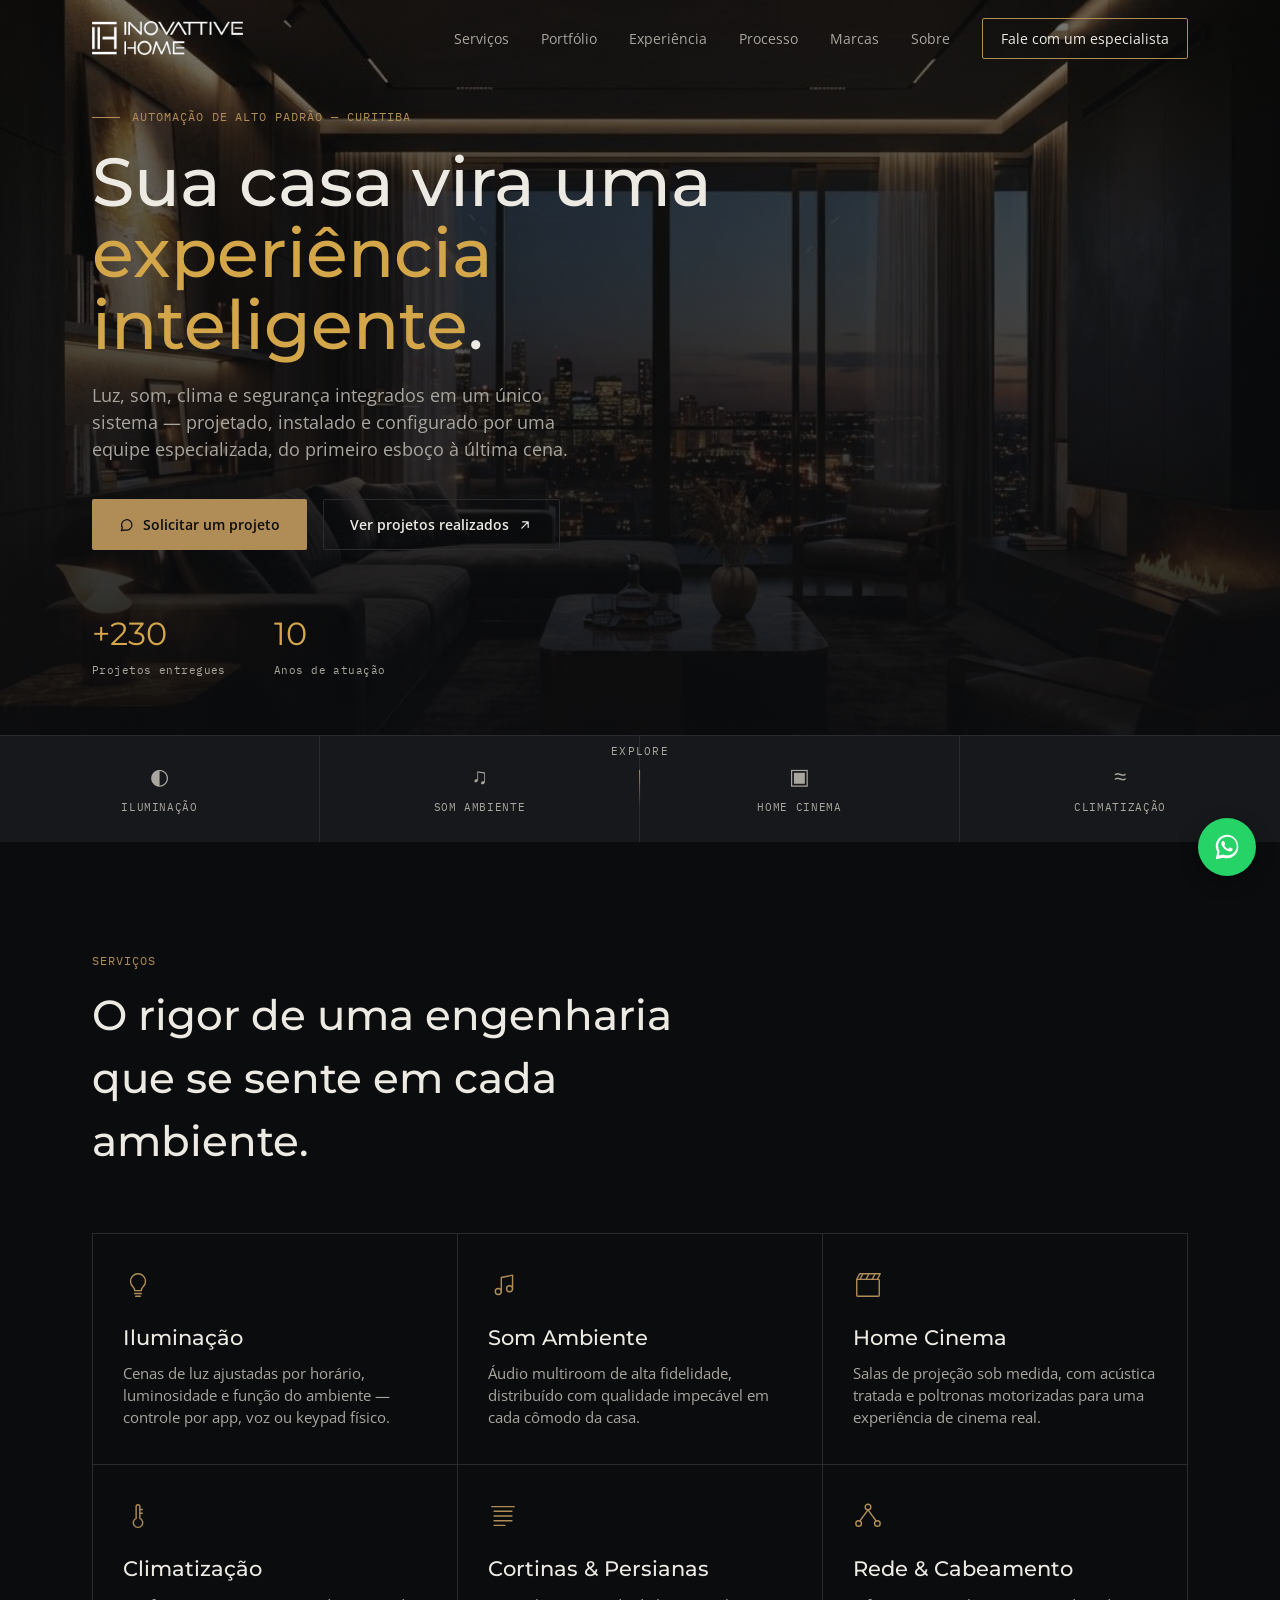
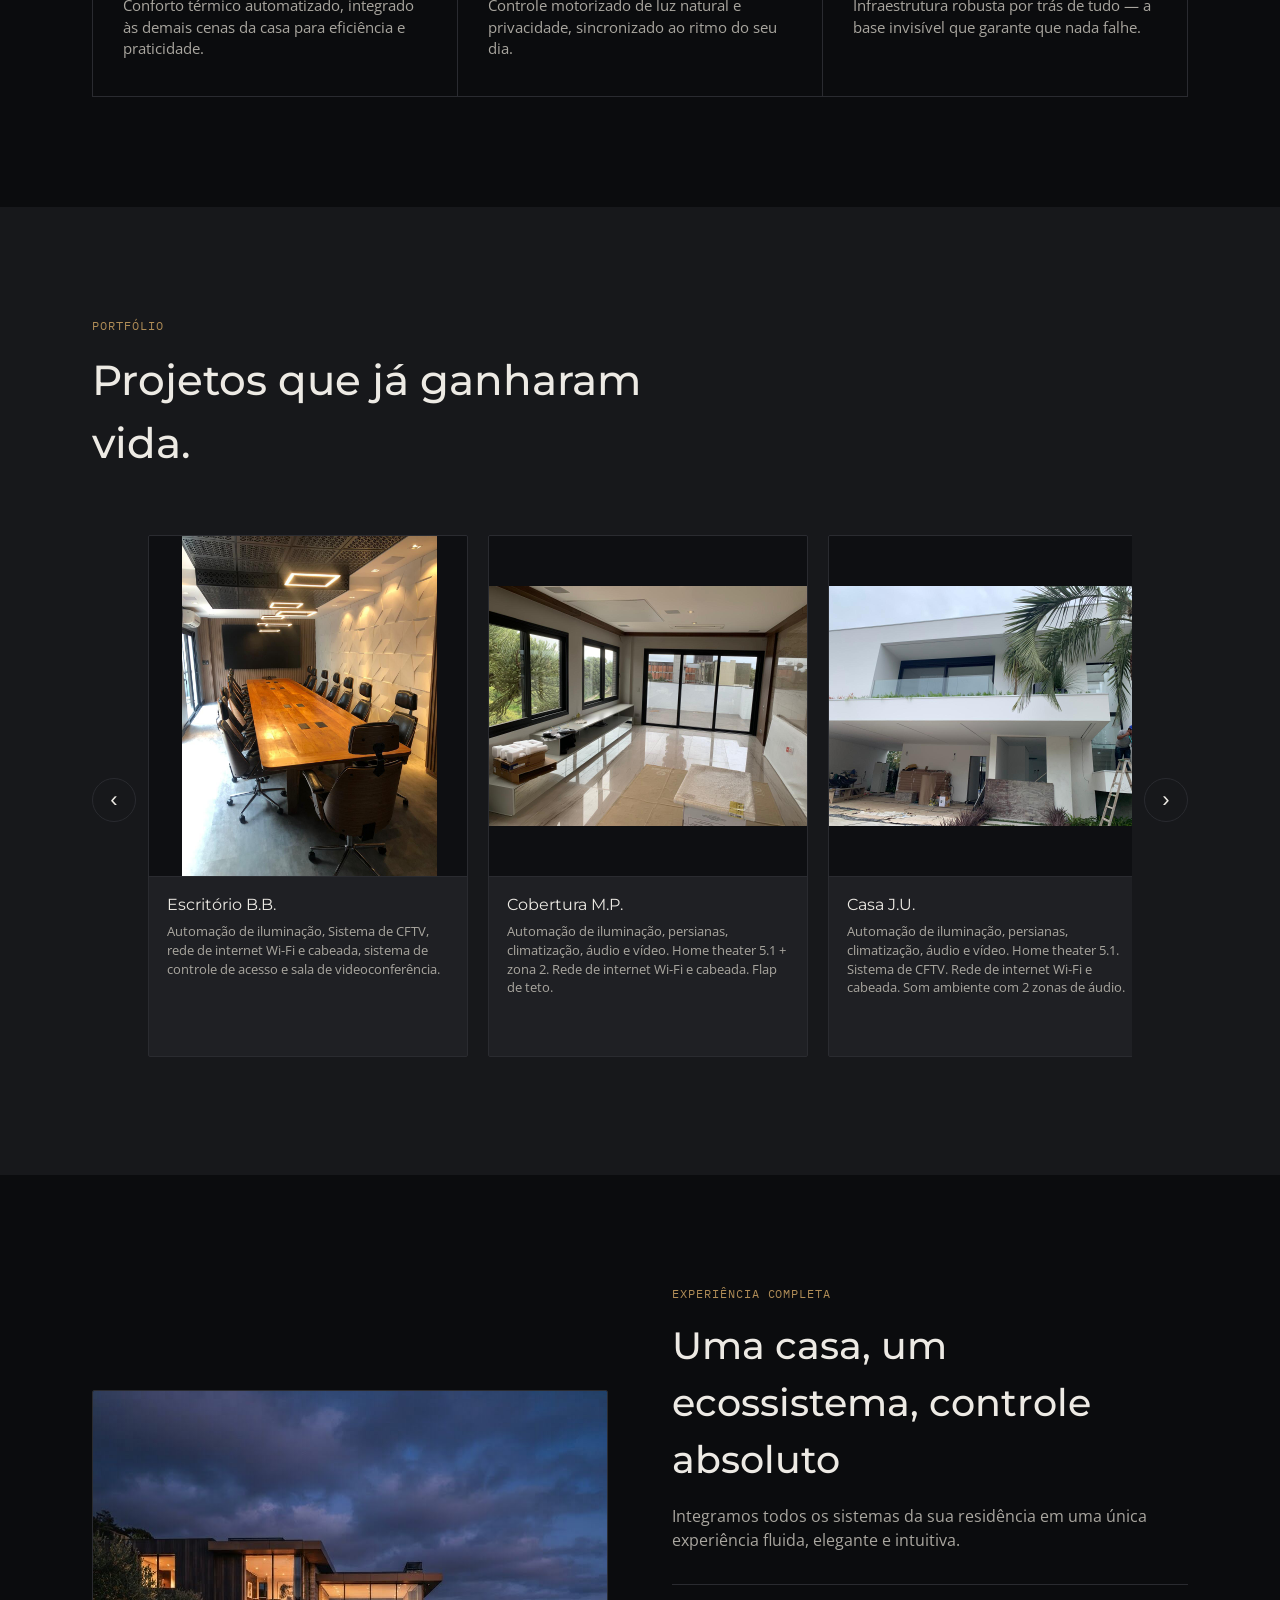
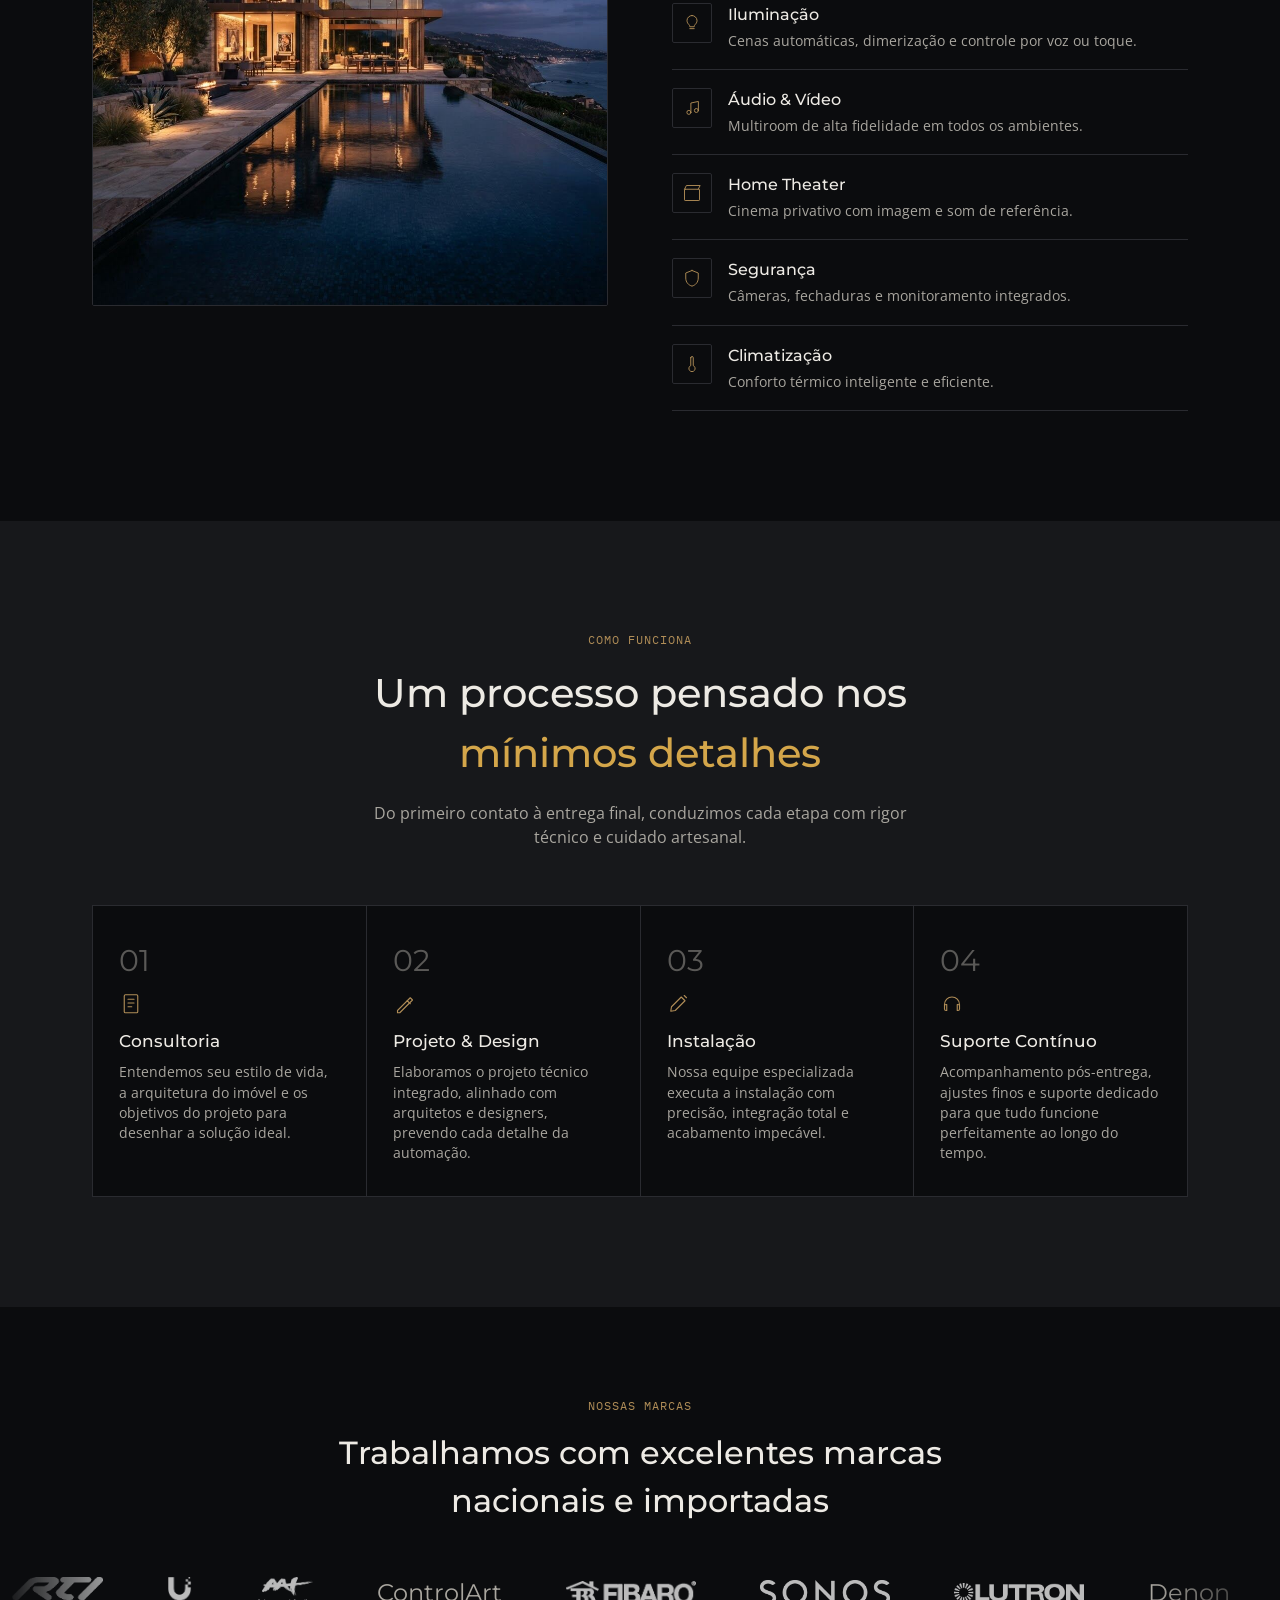
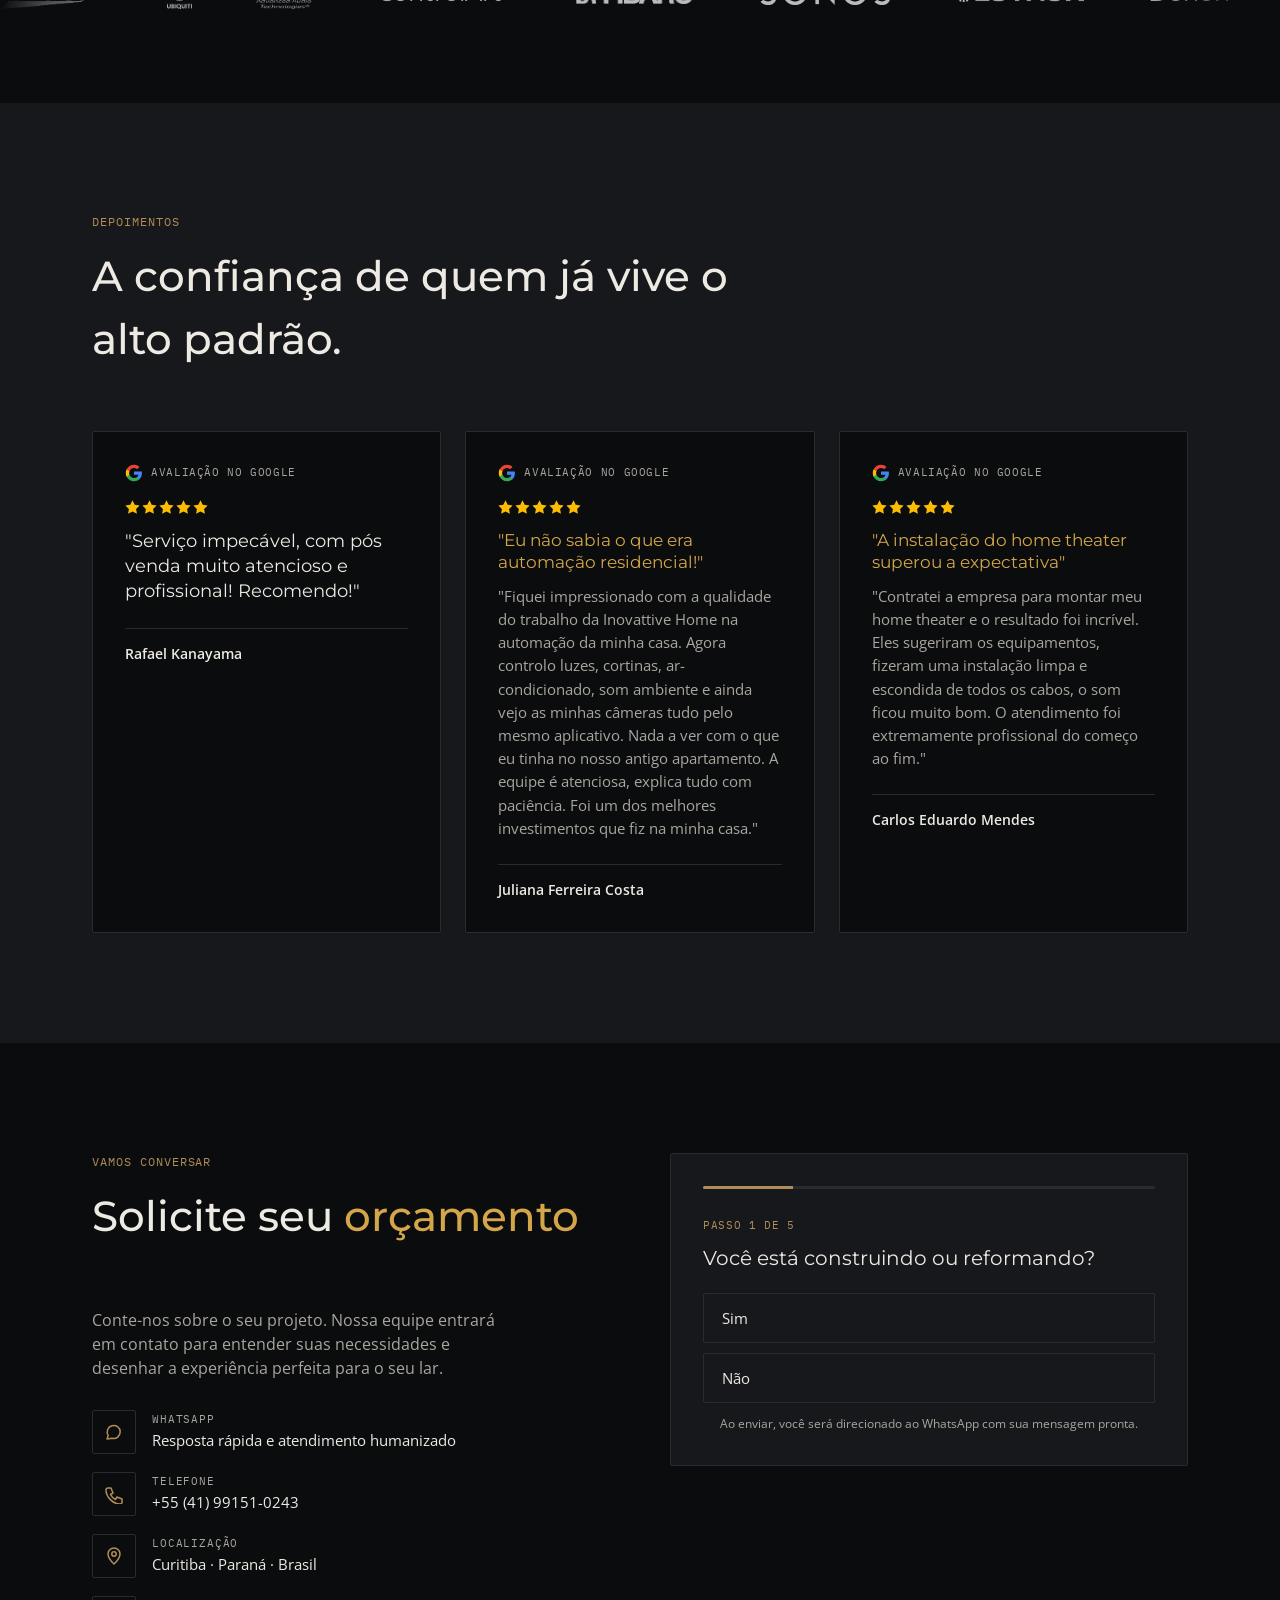
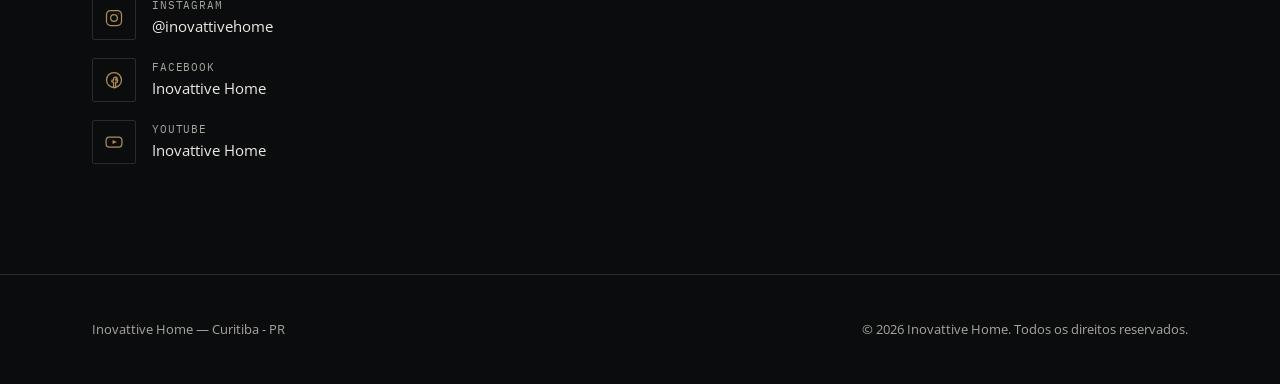
==== index.html @ 50e07973 "Corrige texto preso em 'seu escritorio': reseta label ao trocar resposta pra Nao" ====
<!DOCTYPE html>
<html lang="pt-BR">
<head>
<meta charset="UTF-8">
<meta name="viewport" content="width=device-width, initial-scale=1.0">
<title>Inovattive Home — Automação Residencial de Alto Padrão</title>
<meta name="description" content="Automação residencial premium em Curitiba e Balneário Camboriú. Iluminação, som ambiente, home cinema, climatização e cortinas integrados com Lutron, RTI e Fibaro.">
<link rel="canonical" href="https://inovattivehome.com.br/">
<link rel="icon" href="img/favicon.ico" sizes="any">
<link rel="icon" type="image/png" href="img/favicon-32x32.png" sizes="32x32">
<link rel="icon" type="image/png" href="img/favicon-192x192.png" sizes="192x192">
<link rel="apple-touch-icon" href="img/apple-touch-icon.png">

<meta property="og:type" content="website">
<meta property="og:site_name" content="Inovattive Home">
<meta property="og:title" content="Inovattive Home — Automação Residencial de Alto Padrão">
<meta property="og:description" content="Automação residencial premium em Curitiba e Balneário Camboriú. Iluminação, som ambiente, home cinema, climatização e cortinas integrados com Lutron, RTI e Fibaro.">
<meta property="og:url" content="https://inovattivehome.com.br/">
<meta property="og:image" content="https://inovattivehome.com.br/img/hero-home.jpg">
<meta property="og:locale" content="pt_BR">

<meta name="twitter:card" content="summary_large_image">
<meta name="twitter:title" content="Inovattive Home — Automação Residencial de Alto Padrão">
<meta name="twitter:description" content="Automação residencial premium em Curitiba e Balneário Camboriú.">
<meta name="twitter:image" content="https://inovattivehome.com.br/img/hero-home.jpg">

<script type="application/ld+json">
{
  "@context": "https://schema.org",
  "@type": "LocalBusiness",
  "name": "Inovattive Home",
  "image": "https://inovattivehome.com.br/img/hero-home.jpg",
  "url": "https://inovattivehome.com.br/",
  "telephone": "+5541991510243",
  "priceRange": "$$$",
  "address": {
    "@type": "PostalAddress",
    "streetAddress": "Rua Jerônimo Durski, 1427",
    "addressLocality": "Curitiba",
    "addressRegion": "PR",
    "addressCountry": "BR"
  },
  "areaServed": ["Curitiba", "Balneário Camboriú"],
  "description": "Automação residencial de alto padrão: iluminação, som ambiente, home cinema, climatização e cortinas integrados com Lutron, RTI, Fibaro e outras marcas premium."
}
</script>
<link rel="preconnect" href="https://fonts.googleapis.com">
<link href="https://fonts.googleapis.com/css2?family=Montserrat:wght@400;500;600;700&family=Open+Sans:wght@400;500;600;700&family=IBM+Plex+Mono:wght@400;500&display=swap" rel="stylesheet">
<link rel="stylesheet" href="css/style.css?v=11">
</head>
<body>

<header class="site-header">
  <div class="wrap header-row">
    <a href="index.html" class="logo"><img src="img/logo.png" alt="Inovattive Home"></a>
    <button class="nav-toggle" aria-label="Abrir menu" aria-expanded="false">
      <span></span><span></span><span></span>
    </button>
    <nav class="main-nav">
      <a href="#servicos">Serviços</a>
      <a href="#portfolio">Portfólio</a>
      <a href="#experiencia">Experiência</a>
      <a href="#processo">Processo</a>
      <a href="#marcas">Marcas</a>
      <a href="sobre/index.html">Sobre</a>
      <a href="#contato" class="nav-cta">Fale com um especialista</a>
    </nav>
  </div>
</header>

<section class="hero">
  <div class="hero-bg" aria-hidden="true"></div>
  <div class="wrap hero-content">
    <div class="hero-text">
      <p class="eyebrow"><span class="eyebrow-line"></span>Automação de Alto Padrão — Curitiba</p>
      <h1>Sua casa vira uma <em>experiência inteligente</em>.</h1>
      <p class="hero-sub">Luz, som, clima e segurança integrados em um único sistema — projetado, instalado e configurado por uma equipe especializada, do primeiro esboço à última cena.</p>
      <div class="hero-actions">
        <a href="#contato" class="btn btn-primary">
          <svg viewBox="0 0 20 20" fill="none" stroke="currentColor" stroke-width="1.5" stroke-linecap="round" stroke-linejoin="round" width="16" height="16"><path d="M3 17l1.2-3.6A6.5 6.5 0 1 1 8 16.2L3 17z"/></svg>
          Solicitar um projeto
        </a>
        <a href="#portfolio" class="btn btn-ghost">
          Ver projetos realizados
          <svg viewBox="0 0 20 20" fill="none" stroke="currentColor" stroke-width="1.5" stroke-linecap="round" stroke-linejoin="round" width="16" height="16"><path d="M6 14L14 6M14 6H7M14 6v7"/></svg>
        </a>
      </div>
    </div>

    <div class="hero-stats">
      <div class="stat">
        <span class="stat-num">+230</span>
        <span class="stat-label">Projetos entregues</span>
      </div>
      <div class="stat">
        <span class="stat-num">10</span>
        <span class="stat-label">Anos de atuação</span>
      </div>
    </div>

    <div class="explore-cue">
      <span>Explore</span>
      <span class="explore-line"></span>
    </div>
  </div>

  <!-- Elemento de assinatura: keypad de cenas, no estilo dos controles Lutron -->
  <div class="scene-keypad" role="group" aria-label="Ambientes de automação">
    <button class="scene-btn" data-scene="iluminacao">
      <span class="scene-icon" aria-hidden="true">◐</span>
      <span class="scene-label">Iluminação</span>
    </button>
    <button class="scene-btn" data-scene="som">
      <span class="scene-icon" aria-hidden="true">♫</span>
      <span class="scene-label">Som Ambiente</span>
    </button>
    <button class="scene-btn" data-scene="cinema">
      <span class="scene-icon" aria-hidden="true">▣</span>
      <span class="scene-label">Home Cinema</span>
    </button>
    <button class="scene-btn" data-scene="clima">
      <span class="scene-icon" aria-hidden="true">≈</span>
      <span class="scene-label">Climatização</span>
    </button>
  </div>
</section>

<section id="servicos" class="services">
  <div class="wrap">
    <p class="section-eyebrow">Serviços</p>
    <h2>O rigor de uma engenharia que se sente em cada ambiente.</h2>
    <div class="services-grid">
      <article class="service-card">
        <span class="service-icon" aria-hidden="true">
          <svg viewBox="0 0 32 32" fill="none" stroke="currentColor" stroke-width="1.5" stroke-linecap="round" stroke-linejoin="round">
            <path d="M16 4a8 8 0 0 0-8 8c0 3 1.5 5 3 6.5 1 1 1.5 2 1.5 3.5h7c0-1.5.5-2.5 1.5-3.5 1.5-1.5 3-3.5 3-6.5a8 8 0 0 0-8-8z"/>
            <line x1="12.5" y1="25" x2="19.5" y2="25"/>
            <line x1="13.5" y1="28" x2="18.5" y2="28"/>
          </svg>
        </span>
        <h3>Iluminação</h3>
        <p>Cenas de luz ajustadas por horário, luminosidade e função do ambiente — controle por app, voz ou keypad físico.</p>
      </article>
      <article class="service-card">
        <span class="service-icon" aria-hidden="true">
          <svg viewBox="0 0 32 32" fill="none" stroke="currentColor" stroke-width="1.5" stroke-linecap="round" stroke-linejoin="round">
            <circle cx="11" cy="23" r="3.2"/>
            <circle cx="23" cy="20" r="3.2"/>
            <path d="M14.2 23V8l12-2.5v14.5"/>
          </svg>
        </span>
        <h3>Som Ambiente</h3>
        <p>Áudio multiroom de alta fidelidade, distribuído com qualidade impecável em cada cômodo da casa.</p>
      </article>
      <article class="service-card">
        <span class="service-icon" aria-hidden="true">
          <svg viewBox="0 0 32 32" fill="none" stroke="currentColor" stroke-width="1.5" stroke-linecap="round" stroke-linejoin="round">
            <rect x="4" y="10" width="24" height="18" rx="1"/>
            <path d="M4 10l3-6h22l-3 6"/>
            <line x1="10.5" y1="4" x2="7.5" y2="10"/>
            <line x1="17" y1="4" x2="14" y2="10"/>
            <line x1="23.5" y1="4" x2="20.5" y2="10"/>
          </svg>
        </span>
        <h3>Home Cinema</h3>
        <p>Salas de projeção sob medida, com acústica tratada e poltronas motorizadas para uma experiência de cinema real.</p>
      </article>
      <article class="service-card">
        <span class="service-icon" aria-hidden="true">
          <svg viewBox="0 0 32 32" fill="none" stroke="currentColor" stroke-width="1.5" stroke-linecap="round" stroke-linejoin="round">
            <path d="M14 6a2 2 0 0 1 4 0v12.6a5 5 0 1 1-4 0V6z"/>
            <line x1="18" y1="9" x2="20.5" y2="9"/>
            <line x1="18" y1="13" x2="20.5" y2="13"/>
          </svg>
        </span>
        <h3>Climatização</h3>
        <p>Conforto térmico automatizado, integrado às demais cenas da casa para eficiência e praticidade.</p>
      </article>
      <article class="service-card">
        <span class="service-icon" aria-hidden="true">
          <svg viewBox="0 0 32 32" fill="none" stroke="currentColor" stroke-width="1.5" stroke-linecap="round" stroke-linejoin="round">
            <line x1="4" y1="6" x2="28" y2="6"/>
            <line x1="6.5" y1="11" x2="25.5" y2="11"/>
            <line x1="6.5" y1="16" x2="25.5" y2="16"/>
            <line x1="6.5" y1="21" x2="25.5" y2="21"/>
            <line x1="6.5" y1="26" x2="18" y2="26"/>
          </svg>
        </span>
        <h3>Cortinas & Persianas</h3>
        <p>Controle motorizado de luz natural e privacidade, sincronizado ao ritmo do seu dia.</p>
      </article>
      <article class="service-card">
        <span class="service-icon" aria-hidden="true">
          <svg viewBox="0 0 32 32" fill="none" stroke="currentColor" stroke-width="1.5" stroke-linecap="round" stroke-linejoin="round">
            <circle cx="16" cy="6.5" r="3"/>
            <circle cx="6" cy="24" r="3"/>
            <circle cx="26" cy="24" r="3"/>
            <line x1="16" y1="9.5" x2="7.3" y2="21.3"/>
            <line x1="16" y1="9.5" x2="24.7" y2="21.3"/>
          </svg>
        </span>
        <h3>Rede & Cabeamento</h3>
        <p>Infraestrutura robusta por trás de tudo — a base invisível que garante que nada falhe.</p>
      </article>
    </div>
  </div>
</section>

<div class="mobile-whatsapp-cta">
  <div class="wrap">
    <p>Fale agora com um especialista.</p>
    <a href="https://wa.me/5541991510243" class="btn btn-primary" target="_blank" rel="noopener">
      <svg viewBox="0 0 20 20" fill="none" stroke="currentColor" stroke-width="1.5" stroke-linecap="round" stroke-linejoin="round" width="16" height="16"><path d="M3 17l1.2-3.6A6.5 6.5 0 1 1 8 16.2L3 17z"/></svg>
      Chamar no WhatsApp
    </a>
  </div>
</div>

<section id="portfolio" class="portfolio">
  <div class="wrap">
    <p class="section-eyebrow">Portfólio</p>
    <h2>Projetos que já ganharam vida.</h2>
    <div class="carousel" id="portfolio-carousel">
      <button class="carousel-btn carousel-prev" aria-label="Anterior">‹</button>
      <div class="carousel-track" id="carousel-track">
        <figure class="carousel-item">
          <div class="carousel-img-wrap"><img src="img/projetos/projeto-01.jpg" alt="Escritório B.B." loading="lazy"></div>
          <figcaption>
            <span class="carousel-title">Escritório B.B.</span>
            <span class="carousel-desc">Automação de iluminação, Sistema de CFTV, rede de internet Wi-Fi e cabeada, sistema de controle de acesso e sala de videoconferência.</span>
          </figcaption>
        </figure>
        <figure class="carousel-item">
          <div class="carousel-img-wrap"><img src="img/projetos/projeto-02.jpg" alt="Cobertura M.P." loading="lazy"></div>
          <figcaption>
            <span class="carousel-title">Cobertura M.P.</span>
            <span class="carousel-desc">Automação de iluminação, persianas, climatização, áudio e vídeo. Home theater 5.1 + zona 2. Rede de internet Wi-Fi e cabeada. Flap de teto.</span>
          </figcaption>
        </figure>
        <figure class="carousel-item">
          <div class="carousel-img-wrap"><img src="img/projetos/projeto-03.jpg" alt="Casa J.U." loading="lazy"></div>
          <figcaption>
            <span class="carousel-title">Casa J.U.</span>
            <span class="carousel-desc">Automação de iluminação, persianas, climatização, áudio e vídeo. Home theater 5.1. Sistema de CFTV. Rede de internet Wi-Fi e cabeada. Som ambiente com 2 zonas de áudio.</span>
          </figcaption>
        </figure>
        <figure class="carousel-item">
          <div class="carousel-img-wrap"><img src="img/projetos/projeto-04.jpg" alt="Casa M.M." loading="lazy"></div>
          <figcaption>
            <span class="carousel-title">Casa M.M.</span>
            <span class="carousel-desc">Automação de iluminação, persianas, climatização, áudio e vídeo. 2 sistemas de home theater 5.1 + zona 2. Sistema de CFTV. Rede de internet Wi-Fi e cabeada.</span>
          </figcaption>
        </figure>
        <figure class="carousel-item">
          <div class="carousel-img-wrap"><img src="img/projetos/projeto-05.jpg" alt="Casa D.L." loading="lazy"></div>
          <figcaption>
            <span class="carousel-title">Casa D.L.</span>
            <span class="carousel-desc">Automação de iluminação, persianas, climatização, áudio e vídeo. Home theater 5.1 + zona 2. Sistema de CFTV. Rede de internet Wi-Fi e cabeada. Som ambiente com 2 zonas de áudio. Flap de teto.</span>
          </figcaption>
        </figure>
        <figure class="carousel-item">
          <div class="carousel-img-wrap"><img src="img/projetos/projeto-06.jpg" alt="Casa M.Z." loading="lazy"></div>
          <figcaption>
            <span class="carousel-title">Casa M.Z.</span>
            <span class="carousel-desc">Sistema de CFTV. Rede de internet Wi-Fi e cabeada. Som ambiente com 4 zonas de áudio.</span>
          </figcaption>
        </figure>
        <figure class="carousel-item">
          <div class="carousel-img-wrap"><img src="img/projetos/projeto-07.jpg" alt="Apartamento F.R." loading="lazy"></div>
          <figcaption>
            <span class="carousel-title">Apartamento F.R.</span>
            <span class="carousel-desc">Sistema de home theater 5.1 + zona 2. Sistema de CFTV. Rede de internet Wi-Fi e cabeada.</span>
          </figcaption>
        </figure>
        <figure class="carousel-item">
          <div class="carousel-img-wrap"><img src="img/projetos/projeto-08.jpg" alt="Casa P.C." loading="lazy"></div>
          <figcaption>
            <span class="carousel-title">Casa P.C.</span>
            <span class="carousel-desc">Automação de iluminação, persianas, climatização, áudio e vídeo. Home theater 5.1 + zona 2. Sistema de CFTV. Rede de internet Wi-Fi e cabeada. Som ambiente com 4 zonas de áudio.</span>
          </figcaption>
        </figure>
        <figure class="carousel-item">
          <div class="carousel-img-wrap"><img src="img/projetos/projeto-09.jpg" alt="Apartamento A.C." loading="lazy"></div>
          <figcaption>
            <span class="carousel-title">Apartamento A.C.</span>
            <span class="carousel-desc">Sistema de home theater 5.1 + zona 2. Sistema de CFTV. Rede de internet Wi-Fi e cabeada.</span>
          </figcaption>
        </figure>
        <figure class="carousel-item">
          <div class="carousel-img-wrap"><img src="img/projetos/projeto-10.jpg" alt="Apartamento D.S." loading="lazy"></div>
          <figcaption>
            <span class="carousel-title">Apartamento D.S.</span>
            <span class="carousel-desc">Sistema de home theater 5.1 + zona 2. Sistema de CFTV. Rede de internet Wi-Fi e cabeada.</span>
          </figcaption>
        </figure>
        <figure class="carousel-item">
          <div class="carousel-img-wrap"><img src="img/projetos/projeto-11.jpg" alt="Apartamento C.H." loading="lazy"></div>
          <figcaption>
            <span class="carousel-title">Apartamento C.H.</span>
            <span class="carousel-desc">Sistema de home theater 5.1 + zona 2. Rede de internet Wi-Fi e cabeada.</span>
          </figcaption>
        </figure>
        <figure class="carousel-item">
          <div class="carousel-img-wrap"><img src="img/projetos/projeto-12.jpg" alt="Casa V.B." loading="lazy"></div>
          <figcaption>
            <span class="carousel-title">Casa V.B.</span>
            <span class="carousel-desc">Automação de iluminação. Sistema de CFTV. Rede de internet Wi-Fi e cabeada. Som ambiente com 2 zonas de áudio.</span>
          </figcaption>
        </figure>
        <figure class="carousel-item">
          <div class="carousel-img-wrap"><img src="img/projetos/projeto-13.jpg" alt="Casa S.K." loading="lazy"></div>
          <figcaption>
            <span class="carousel-title">Casa S.K.</span>
            <span class="carousel-desc">Automação de iluminação, persianas, climatização, áudio e vídeo. Home theater 7.2. Sistema de CFTV. Rede de internet Wi-Fi e cabeada. Som ambiente com 6 zonas de áudio. Sistema de controle de acesso (portões e portas).</span>
          </figcaption>
        </figure>
        <figure class="carousel-item">
          <div class="carousel-img-wrap"><img src="img/projetos/projeto-14.jpg" alt="Casa R.K." loading="lazy"></div>
          <figcaption>
            <span class="carousel-title">Casa R.K.</span>
            <span class="carousel-desc">Automação de iluminação, persianas, climatização, áudio e vídeo. Sistema de CFTV. Rede de internet Wi-Fi e cabeada.</span>
          </figcaption>
        </figure>
        <figure class="carousel-item">
          <div class="carousel-img-wrap"><img src="img/projetos/projeto-15.jpg" alt="Casa E.M." loading="lazy"></div>
          <figcaption>
            <span class="carousel-title">Casa E.M.</span>
            <span class="carousel-desc">Automação de iluminação, persianas. Sistema de CFTV. Rede de internet Wi-Fi e cabeada.</span>
          </figcaption>
        </figure>
        <figure class="carousel-item">
          <div class="carousel-img-wrap"><img src="img/projetos/projeto-16.jpg" alt="Casa V.G." loading="lazy"></div>
          <figcaption>
            <span class="carousel-title">Casa V.G.</span>
            <span class="carousel-desc">Sistema de CFTV. Rede de internet Wi-Fi e cabeada. Som ambiente com 4 zonas de áudio.</span>
          </figcaption>
        </figure>
        <figure class="carousel-item">
          <div class="carousel-img-wrap"><img src="img/projetos/projeto-17.jpg" alt="Casa D.R." loading="lazy"></div>
          <figcaption>
            <span class="carousel-title">Casa D.R.</span>
            <span class="carousel-desc">Automação de iluminação, persianas, climatização, áudio e vídeo. Home theater 5.1. Sistema de CFTV. Rede de internet Wi-Fi e cabeada. Som ambiente com 4 zonas de áudio.</span>
          </figcaption>
        </figure>
        <figure class="carousel-item">
          <div class="carousel-img-wrap"><img src="img/projetos/projeto-18.jpg" alt="3T Engenharia" loading="lazy"></div>
          <figcaption>
            <span class="carousel-title">3T Engenharia</span>
            <span class="carousel-desc">Automação de iluminação, persianas, climatização, áudio e vídeo. Sistema de CFTV. Rede de internet Wi-Fi e cabeada. Som ambiente com 5 zonas de áudio. Sistema de controle de acesso. Sala de videoconferência.</span>
          </figcaption>
        </figure>
        <figure class="carousel-item">
          <div class="carousel-img-wrap"><img src="img/projetos/projeto-19.jpg" alt="Apartamento B.B." loading="lazy"></div>
          <figcaption>
            <span class="carousel-title">Apartamento B.B.</span>
            <span class="carousel-desc">Automação de iluminação, persianas, climatização, áudio e vídeo. Home theater 5.1 + zona 2. Sistema de CFTV. Rede de internet Wi-Fi e cabeada. Som ambiente com 2 zonas de áudio.</span>
          </figcaption>
        </figure>
        <figure class="carousel-item">
          <div class="carousel-img-wrap"><img src="img/projetos/projeto-19.jpg" alt="Cobertura G.P." loading="lazy"></div>
          <figcaption>
            <span class="carousel-title">Cobertura G.P.</span>
            <span class="carousel-desc">Automação de iluminação, persianas, climatização, áudio e vídeo. Home theater 5.1 + zona 2. Sistema de CFTV. Rede de internet Wi-Fi e cabeada.</span>
          </figcaption>
        </figure>
        <figure class="carousel-item">
          <div class="carousel-img-wrap"><img src="img/projetos/projeto-19.jpg" alt="Apartamento F.Z." loading="lazy"></div>
          <figcaption>
            <span class="carousel-title">Apartamento F.Z.</span>
            <span class="carousel-desc">Automação de iluminação, persianas. Home theater 5.1 + zona 2. Sistema de CFTV. Rede de internet Wi-Fi e cabeada.</span>
          </figcaption>
        </figure>
        <figure class="carousel-item">
          <div class="carousel-img-wrap"><img src="img/projetos/projeto-20.jpg" alt="Apartamento F.B." loading="lazy"></div>
          <figcaption>
            <span class="carousel-title">Apartamento F.B.</span>
            <span class="carousel-desc">Home theater 5.1 + zona 2. Sistema de CFTV. Rede de internet Wi-Fi e cabeada.</span>
          </figcaption>
        </figure>
        <figure class="carousel-item">
          <div class="carousel-img-wrap"><img src="img/projetos/projeto-21.jpg" alt="Cobertura M.P. (Flap de teto)" loading="lazy"></div>
          <figcaption>
            <span class="carousel-title">Cobertura M.P. (Flap de teto)</span>
            <span class="carousel-desc">Automação de iluminação, persianas, climatização, áudio e vídeo. Home theater 5.1 + zona 2. Rede de internet Wi-Fi e cabeada. Flap de teto.</span>
          </figcaption>
        </figure>
      </div>
      <button class="carousel-btn carousel-next" aria-label="Próximo">›</button>
    </div>
  </div>
</section>

<div class="mobile-whatsapp-cta">
  <div class="wrap">
    <p>Fale agora com um especialista.</p>
    <a href="https://wa.me/5541991510243" class="btn btn-primary" target="_blank" rel="noopener">
      <svg viewBox="0 0 20 20" fill="none" stroke="currentColor" stroke-width="1.5" stroke-linecap="round" stroke-linejoin="round" width="16" height="16"><path d="M3 17l1.2-3.6A6.5 6.5 0 1 1 8 16.2L3 17z"/></svg>
      Chamar no WhatsApp
    </a>
  </div>
</div>

<section id="experiencia" class="experience">
  <div class="wrap experience-grid">
    <div class="experience-img">
      <img src="img/experience.jpg" alt="Casa com piscina e vista para o mar">
    </div>
    <div class="experience-text">
      <p class="section-eyebrow">Experiência Completa</p>
      <h2>Uma casa, um ecossistema, controle absoluto</h2>
      <p class="experience-sub">Integramos todos os sistemas da sua residência em uma única experiência fluida, elegante e intuitiva.</p>
      <ul class="experience-list">
        <li>
          <span class="experience-icon" aria-hidden="true">
            <svg viewBox="0 0 32 32" fill="none" stroke="currentColor" stroke-width="1.5" stroke-linecap="round" stroke-linejoin="round"><path d="M16 4a8 8 0 0 0-8 8c0 3 1.5 5 3 6.5 1 1 1.5 2 1.5 3.5h7c0-1.5.5-2.5 1.5-3.5 1.5-1.5 3-3.5 3-6.5a8 8 0 0 0-8-8z"/><line x1="12.5" y1="25" x2="19.5" y2="25"/></svg>
          </span>
          <div>
            <h3>Iluminação</h3>
            <p>Cenas automáticas, dimerização e controle por voz ou toque.</p>
          </div>
        </li>
        <li>
          <span class="experience-icon" aria-hidden="true">
            <svg viewBox="0 0 32 32" fill="none" stroke="currentColor" stroke-width="1.5" stroke-linecap="round" stroke-linejoin="round"><circle cx="11" cy="23" r="3.2"/><circle cx="23" cy="20" r="3.2"/><path d="M14.2 23V8l12-2.5v14.5"/></svg>
          </span>
          <div>
            <h3>Áudio & Vídeo</h3>
            <p>Multiroom de alta fidelidade em todos os ambientes.</p>
          </div>
        </li>
        <li>
          <span class="experience-icon" aria-hidden="true">
            <svg viewBox="0 0 32 32" fill="none" stroke="currentColor" stroke-width="1.5" stroke-linecap="round" stroke-linejoin="round"><rect x="4" y="10" width="24" height="18" rx="1"/><path d="M4 10l3-6h22l-3 6"/></svg>
          </span>
          <div>
            <h3>Home Theater</h3>
            <p>Cinema privativo com imagem e som de referência.</p>
          </div>
        </li>
        <li>
          <span class="experience-icon" aria-hidden="true">
            <svg viewBox="0 0 32 32" fill="none" stroke="currentColor" stroke-width="1.5" stroke-linecap="round" stroke-linejoin="round"><path d="M16 4l10 4v8c0 7-4.5 11.5-10 13-5.5-1.5-10-6-10-13V8l10-4z"/></svg>
          </span>
          <div>
            <h3>Segurança</h3>
            <p>Câmeras, fechaduras e monitoramento integrados.</p>
          </div>
        </li>
        <li>
          <span class="experience-icon" aria-hidden="true">
            <svg viewBox="0 0 32 32" fill="none" stroke="currentColor" stroke-width="1.5" stroke-linecap="round" stroke-linejoin="round"><path d="M14 6a2 2 0 0 1 4 0v12.6a5 5 0 1 1-4 0V6z"/></svg>
          </span>
          <div>
            <h3>Climatização</h3>
            <p>Conforto térmico inteligente e eficiente.</p>
          </div>
        </li>
      </ul>
    </div>
  </div>
</section>

<section id="processo" class="process">
  <div class="wrap">
    <p class="section-eyebrow" style="text-align:center;">Como Funciona</p>
    <h2 class="process-title">Um processo pensado nos <em>mínimos detalhes</em></h2>
    <p class="process-sub">Do primeiro contato à entrega final, conduzimos cada etapa com rigor técnico e cuidado artesanal.</p>
    <div class="process-grid">
      <div class="process-step">
        <span class="process-num">01</span>
        <span class="process-icon" aria-hidden="true">
          <svg viewBox="0 0 32 32" fill="none" stroke="currentColor" stroke-width="1.5" stroke-linecap="round" stroke-linejoin="round"><rect x="7" y="5" width="18" height="24" rx="1.5"/><line x1="12" y1="11" x2="20" y2="11"/><line x1="12" y1="16" x2="20" y2="16"/><line x1="12" y1="21" x2="17" y2="21"/></svg>
        </span>
        <h3>Consultoria</h3>
        <p>Entendemos seu estilo de vida, a arquitetura do imóvel e os objetivos do projeto para desenhar a solução ideal.</p>
      </div>
      <div class="process-step">
        <span class="process-num">02</span>
        <span class="process-icon" aria-hidden="true">
          <svg viewBox="0 0 32 32" fill="none" stroke="currentColor" stroke-width="1.5" stroke-linecap="round" stroke-linejoin="round"><path d="M6 26L23 9l3 3-17 17H6v-3z"/><line x1="19" y1="13" x2="23" y2="17"/></svg>
        </span>
        <h3>Projeto & Design</h3>
        <p>Elaboramos o projeto técnico integrado, alinhado com arquitetos e designers, prevendo cada detalhe da automação.</p>
      </div>
      <div class="process-step">
        <span class="process-num">03</span>
        <span class="process-icon" aria-hidden="true">
          <svg viewBox="0 0 32 32" fill="none" stroke="currentColor" stroke-width="1.5" stroke-linecap="round" stroke-linejoin="round"><path d="M19 8l5 5-13 13-6 1 1-6 13-13z"/><path d="M23 6l3 3"/></svg>
        </span>
        <h3>Instalação</h3>
        <p>Nossa equipe especializada executa a instalação com precisão, integração total e acabamento impecável.</p>
      </div>
      <div class="process-step">
        <span class="process-num">04</span>
        <span class="process-icon" aria-hidden="true">
          <svg viewBox="0 0 32 32" fill="none" stroke="currentColor" stroke-width="1.5" stroke-linecap="round" stroke-linejoin="round"><path d="M6 18a10 10 0 0 1 20 0"/><path d="M6 18v6a2 2 0 0 0 2 2h1v-8H8a2 2 0 0 0-2 2z"/><path d="M26 18v6a2 2 0 0 1-2 2h-1v-8h1a2 2 0 0 1 2 2z"/></svg>
        </span>
        <h3>Suporte Contínuo</h3>
        <p>Acompanhamento pós-entrega, ajustes finos e suporte dedicado para que tudo funcione perfeitamente ao longo do tempo.</p>
      </div>
    </div>
  </div>
</section>

<section id="marcas" class="brands">
  <div class="wrap">
    <p class="section-eyebrow" style="text-align:center;">Nossas Marcas</p>
    <h2 class="brands-title">Trabalhamos com excelentes marcas nacionais e importadas</h2>
  </div>
  <div class="brands-marquee">
    <div class="brands-track">
      <a class="brand-item" href="rti/index.html"><img src="img/brands/rti.png" alt="RTI"></a>
      <a class="brand-item" href="unifi/index.html"><img src="img/brands/ubiquiti.png" alt="Ubiquiti UniFi"></a>
      <a class="brand-item" href="aat/index.html"><img src="img/brands/aat.png" alt="AAT"></a>
      <a class="brand-item" href="controlart/index.html">ControlArt</a>
      <a class="brand-item" href="fibaro/index.html"><img src="img/brands/fibaro.png" alt="Fibaro"></a>
      <a class="brand-item" href="sonos/index.html"><img src="img/brands/sonos.png" alt="Sonos"></a>
      <a class="brand-item" href="lutron/index.html"><img src="img/brands/lutron.png" alt="Lutron"></a>
      <a class="brand-item" href="denon/index.html">Denon</a>
      <a class="brand-item" href="yamaha/index.html">Yamaha</a>
      <a class="brand-item" href="rti/index.html"><img src="img/brands/rti.png" alt="RTI"></a>
      <a class="brand-item" href="unifi/index.html"><img src="img/brands/ubiquiti.png" alt="Ubiquiti UniFi"></a>
      <a class="brand-item" href="aat/index.html"><img src="img/brands/aat.png" alt="AAT"></a>
      <a class="brand-item" href="controlart/index.html">ControlArt</a>
      <a class="brand-item" href="fibaro/index.html"><img src="img/brands/fibaro.png" alt="Fibaro"></a>
      <a class="brand-item" href="sonos/index.html"><img src="img/brands/sonos.png" alt="Sonos"></a>
      <a class="brand-item" href="lutron/index.html"><img src="img/brands/lutron.png" alt="Lutron"></a>
      <a class="brand-item" href="denon/index.html">Denon</a>
      <a class="brand-item" href="yamaha/index.html">Yamaha</a>
    </div>
  </div>
</section>

<section id="depoimentos" class="testimonials">
  <div class="wrap">
    <p class="section-eyebrow">Depoimentos</p>
    <h2>A confiança de quem já vive o alto padrão.</h2>
    <div class="testimonials-grid">
      <blockquote class="testimonial-card">
        <div class="testimonial-source">
          <svg class="google-icon" viewBox="0 0 48 48" aria-hidden="true">
            <path fill="#4285F4" d="M45.12 24.5c0-1.56-.14-3.06-.4-4.5H24v8.51h11.84c-.51 2.75-2.06 5.08-4.39 6.64v5.52h7.11c4.16-3.83 6.56-9.47 6.56-16.17z"/>
            <path fill="#34A853" d="M24 46c5.94 0 10.92-1.97 14.56-5.33l-7.11-5.52c-1.97 1.32-4.49 2.1-7.45 2.1-5.73 0-10.58-3.87-12.31-9.07H4.34v5.7C7.96 41.07 15.4 46 24 46z"/>
            <path fill="#FBBC05" d="M11.69 28.18C11.25 26.86 11 25.45 11 24s.25-2.86.69-4.18v-5.7H4.34C2.85 17.09 2 20.45 2 24s.85 6.91 2.34 9.88l7.35-5.7z"/>
            <path fill="#EA4335" d="M24 10.75c3.23 0 6.13 1.11 8.41 3.29l6.31-6.31C34.91 4.18 29.93 2 24 2 15.4 2 7.96 6.93 4.34 14.12l7.35 5.7c1.73-5.2 6.58-9.07 12.31-9.07z"/>
          </svg>
          <span>Avaliação no Google</span>
        </div>
        <div class="testimonial-stars" aria-label="Avaliação 5 de 5 estrelas">
          <svg viewBox="0 0 16 16"><path d="M8 .25l2.36 4.78 5.27.77-3.81 3.71.9 5.24L8 12.3l-4.72 2.45.9-5.24L.37 5.8l5.27-.77L8 .25z"/></svg>
          <svg viewBox="0 0 16 16"><path d="M8 .25l2.36 4.78 5.27.77-3.81 3.71.9 5.24L8 12.3l-4.72 2.45.9-5.24L.37 5.8l5.27-.77L8 .25z"/></svg>
          <svg viewBox="0 0 16 16"><path d="M8 .25l2.36 4.78 5.27.77-3.81 3.71.9 5.24L8 12.3l-4.72 2.45.9-5.24L.37 5.8l5.27-.77L8 .25z"/></svg>
          <svg viewBox="0 0 16 16"><path d="M8 .25l2.36 4.78 5.27.77-3.81 3.71.9 5.24L8 12.3l-4.72 2.45.9-5.24L.37 5.8l5.27-.77L8 .25z"/></svg>
          <svg viewBox="0 0 16 16"><path d="M8 .25l2.36 4.78 5.27.77-3.81 3.71.9 5.24L8 12.3l-4.72 2.45.9-5.24L.37 5.8l5.27-.77L8 .25z"/></svg>
        </div>
        <p>"Serviço impecável, com pós venda muito atencioso e profissional! Recomendo!"</p>
        <footer>
          <span class="testimonial-name">Rafael Kanayama</span>
        </footer>
      </blockquote>
      <blockquote class="testimonial-card">
        <div class="testimonial-source">
          <svg class="google-icon" viewBox="0 0 48 48" aria-hidden="true">
            <path fill="#4285F4" d="M45.12 24.5c0-1.56-.14-3.06-.4-4.5H24v8.51h11.84c-.51 2.75-2.06 5.08-4.39 6.64v5.52h7.11c4.16-3.83 6.56-9.47 6.56-16.17z"/>
            <path fill="#34A853" d="M24 46c5.94 0 10.92-1.97 14.56-5.33l-7.11-5.52c-1.97 1.32-4.49 2.1-7.45 2.1-5.73 0-10.58-3.87-12.31-9.07H4.34v5.7C7.96 41.07 15.4 46 24 46z"/>
            <path fill="#FBBC05" d="M11.69 28.18C11.25 26.86 11 25.45 11 24s.25-2.86.69-4.18v-5.7H4.34C2.85 17.09 2 20.45 2 24s.85 6.91 2.34 9.88l7.35-5.7z"/>
            <path fill="#EA4335" d="M24 10.75c3.23 0 6.13 1.11 8.41 3.29l6.31-6.31C34.91 4.18 29.93 2 24 2 15.4 2 7.96 6.93 4.34 14.12l7.35 5.7c1.73-5.2 6.58-9.07 12.31-9.07z"/>
          </svg>
          <span>Avaliação no Google</span>
        </div>
        <div class="testimonial-stars" aria-label="Avaliação 5 de 5 estrelas">
          <svg viewBox="0 0 16 16"><path d="M8 .25l2.36 4.78 5.27.77-3.81 3.71.9 5.24L8 12.3l-4.72 2.45.9-5.24L.37 5.8l5.27-.77L8 .25z"/></svg>
          <svg viewBox="0 0 16 16"><path d="M8 .25l2.36 4.78 5.27.77-3.81 3.71.9 5.24L8 12.3l-4.72 2.45.9-5.24L.37 5.8l5.27-.77L8 .25z"/></svg>
          <svg viewBox="0 0 16 16"><path d="M8 .25l2.36 4.78 5.27.77-3.81 3.71.9 5.24L8 12.3l-4.72 2.45.9-5.24L.37 5.8l5.27-.77L8 .25z"/></svg>
          <svg viewBox="0 0 16 16"><path d="M8 .25l2.36 4.78 5.27.77-3.81 3.71.9 5.24L8 12.3l-4.72 2.45.9-5.24L.37 5.8l5.27-.77L8 .25z"/></svg>
          <svg viewBox="0 0 16 16"><path d="M8 .25l2.36 4.78 5.27.77-3.81 3.71.9 5.24L8 12.3l-4.72 2.45.9-5.24L.37 5.8l5.27-.77L8 .25z"/></svg>
        </div>
        <span class="testimonial-title">"Eu não sabia o que era automação residencial!"</span>
        <p class="testimonial-quote">"Fiquei impressionado com a qualidade do trabalho da Inovattive Home na automação da minha casa. Agora controlo luzes, cortinas, ar-condicionado, som ambiente e ainda vejo as minhas câmeras tudo pelo mesmo aplicativo. Nada a ver com o que eu tinha no nosso antigo apartamento. A equipe é atenciosa, explica tudo com paciência. Foi um dos melhores investimentos que fiz na minha casa."</p>
        <footer>
          <span class="testimonial-name">Juliana Ferreira Costa</span>
        </footer>
      </blockquote>
      <blockquote class="testimonial-card">
        <div class="testimonial-source">
          <svg class="google-icon" viewBox="0 0 48 48" aria-hidden="true">
            <path fill="#4285F4" d="M45.12 24.5c0-1.56-.14-3.06-.4-4.5H24v8.51h11.84c-.51 2.75-2.06 5.08-4.39 6.64v5.52h7.11c4.16-3.83 6.56-9.47 6.56-16.17z"/>
            <path fill="#34A853" d="M24 46c5.94 0 10.92-1.97 14.56-5.33l-7.11-5.52c-1.97 1.32-4.49 2.1-7.45 2.1-5.73 0-10.58-3.87-12.31-9.07H4.34v5.7C7.96 41.07 15.4 46 24 46z"/>
            <path fill="#FBBC05" d="M11.69 28.18C11.25 26.86 11 25.45 11 24s.25-2.86.69-4.18v-5.7H4.34C2.85 17.09 2 20.45 2 24s.85 6.91 2.34 9.88l7.35-5.7z"/>
            <path fill="#EA4335" d="M24 10.75c3.23 0 6.13 1.11 8.41 3.29l6.31-6.31C34.91 4.18 29.93 2 24 2 15.4 2 7.96 6.93 4.34 14.12l7.35 5.7c1.73-5.2 6.58-9.07 12.31-9.07z"/>
          </svg>
          <span>Avaliação no Google</span>
        </div>
        <div class="testimonial-stars" aria-label="Avaliação 5 de 5 estrelas">
          <svg viewBox="0 0 16 16"><path d="M8 .25l2.36 4.78 5.27.77-3.81 3.71.9 5.24L8 12.3l-4.72 2.45.9-5.24L.37 5.8l5.27-.77L8 .25z"/></svg>
          <svg viewBox="0 0 16 16"><path d="M8 .25l2.36 4.78 5.27.77-3.81 3.71.9 5.24L8 12.3l-4.72 2.45.9-5.24L.37 5.8l5.27-.77L8 .25z"/></svg>
          <svg viewBox="0 0 16 16"><path d="M8 .25l2.36 4.78 5.27.77-3.81 3.71.9 5.24L8 12.3l-4.72 2.45.9-5.24L.37 5.8l5.27-.77L8 .25z"/></svg>
          <svg viewBox="0 0 16 16"><path d="M8 .25l2.36 4.78 5.27.77-3.81 3.71.9 5.24L8 12.3l-4.72 2.45.9-5.24L.37 5.8l5.27-.77L8 .25z"/></svg>
          <svg viewBox="0 0 16 16"><path d="M8 .25l2.36 4.78 5.27.77-3.81 3.71.9 5.24L8 12.3l-4.72 2.45.9-5.24L.37 5.8l5.27-.77L8 .25z"/></svg>
        </div>
        <span class="testimonial-title">"A instalação do home theater superou a expectativa"</span>
        <p class="testimonial-quote">"Contratei a empresa para montar meu home theater e o resultado foi incrível. Eles sugeriram os equipamentos, fizeram uma instalação limpa e escondida de todos os cabos, o som ficou muito bom. O atendimento foi extremamente profissional do começo ao fim."</p>
        <footer>
          <span class="testimonial-name">Carlos Eduardo Mendes</span>
        </footer>
      </blockquote>
    </div>
  </div>
</section>

<div class="mobile-whatsapp-cta">
  <div class="wrap">
    <p>Fale agora com um especialista.</p>
    <a href="https://wa.me/5541991510243" class="btn btn-primary" target="_blank" rel="noopener">
      <svg viewBox="0 0 20 20" fill="none" stroke="currentColor" stroke-width="1.5" stroke-linecap="round" stroke-linejoin="round" width="16" height="16"><path d="M3 17l1.2-3.6A6.5 6.5 0 1 1 8 16.2L3 17z"/></svg>
      Chamar no WhatsApp
    </a>
  </div>
</div>

<section id="contato" class="contact">
  <div class="wrap contact-grid">
    <div>
      <p class="section-eyebrow">Vamos Conversar</p>
      <h2>Solicite seu <em>orçamento</em></h2>
      <p class="contact-sub">Conte-nos sobre o seu projeto. Nossa equipe entrará em contato para entender suas necessidades e desenhar a experiência perfeita para o seu lar.</p>

      <div class="contact-info-list">
        <div class="contact-info-item">
          <span class="contact-info-icon" aria-hidden="true">
            <svg viewBox="0 0 20 20" fill="none" stroke="currentColor" stroke-width="1.5" stroke-linecap="round" stroke-linejoin="round"><path d="M3 17l1.2-3.6A6.5 6.5 0 1 1 8 16.2L3 17z"/></svg>
          </span>
          <div>
            <span class="contact-info-label">WhatsApp</span>
            <span class="contact-info-value">Resposta rápida e atendimento humanizado</span>
          </div>
        </div>
        <div class="contact-info-item">
          <span class="contact-info-icon" aria-hidden="true">
            <svg viewBox="0 0 20 20" fill="none" stroke="currentColor" stroke-width="1.5" stroke-linecap="round" stroke-linejoin="round"><path d="M4 4h3l2 5-2.5 1.5a11 11 0 0 0 5 5L13 13l5 2v3a2 2 0 0 1-2 2C9 20 2 13 2 6a2 2 0 0 1 2-2z"/></svg>
          </span>
          <div>
            <span class="contact-info-label">Telefone</span>
            <span class="contact-info-value" id="contact-phone-display">+55 (41) 99151-0243</span>
          </div>
        </div>
        <div class="contact-info-item">
          <span class="contact-info-icon" aria-hidden="true">
            <svg viewBox="0 0 20 20" fill="none" stroke="currentColor" stroke-width="1.5" stroke-linecap="round" stroke-linejoin="round"><path d="M10 18s6-5.5 6-10a6 6 0 1 0-12 0c0 4.5 6 10 6 10z"/><circle cx="10" cy="8" r="2.2"/></svg>
          </span>
          <div>
            <span class="contact-info-label">Localização</span>
            <span class="contact-info-value">Curitiba · Paraná · Brasil</span>
          </div>
        </div>
        <div class="contact-info-item">
          <span class="contact-info-icon" aria-hidden="true">
            <svg viewBox="0 0 24 24" fill="none" stroke="currentColor" stroke-width="1.5" stroke-linecap="round" stroke-linejoin="round"><rect x="3" y="3" width="18" height="18" rx="5"/><circle cx="12" cy="12" r="4"/><circle cx="17.2" cy="6.8" r="0.6" fill="currentColor" stroke="none"/></svg>
          </span>
          <div>
            <span class="contact-info-label">Instagram</span>
            <span class="contact-info-value"><a href="https://www.instagram.com/inovattivehome/" target="_blank" rel="noopener">@inovattivehome</a></span>
          </div>
        </div>
        <div class="contact-info-item">
          <span class="contact-info-icon" aria-hidden="true">
            <svg viewBox="0 0 24 24" fill="none" stroke="currentColor" stroke-width="1.5" stroke-linecap="round" stroke-linejoin="round"><circle cx="12" cy="12" r="9"/><path d="M15 8.5h-1.5A2 2 0 0 0 11.5 10.5V12H9.5v2.5h2V21h2.5v-6.5h2l.4-2.5h-2.4v-1a.5.5 0 0 1 .5-.5H16z"/></svg>
          </span>
          <div>
            <span class="contact-info-label">Facebook</span>
            <span class="contact-info-value"><a href="https://www.facebook.com/inovativehome/" target="_blank" rel="noopener">Inovattive Home</a></span>
          </div>
        </div>
        <div class="contact-info-item">
          <span class="contact-info-icon" aria-hidden="true">
            <svg viewBox="0 0 24 24" fill="none" stroke="currentColor" stroke-width="1.5" stroke-linecap="round" stroke-linejoin="round"><rect x="2.5" y="6" width="19" height="12" rx="4"/><path d="M10.3 9.6l5 2.4-5 2.4z" fill="currentColor" stroke="none"/></svg>
          </span>
          <div>
            <span class="contact-info-label">YouTube</span>
            <span class="contact-info-value"><a href="https://www.youtube.com/channel/UCbEOoF0XL7lhBxxzGGqCXdQ" target="_blank" rel="noopener">Inovattive Home</a></span>
          </div>
        </div>
      </div>
    </div>

    <form class="contact-form quiz-form" id="contact-form" novalidate>
      <div class="quiz-progress"><div class="quiz-progress-bar" id="quiz-progress-bar"></div></div>
      <p class="quiz-step-count" id="quiz-step-count">Passo 1 de 5</p>

      <div class="quiz-step active" data-step="obra">
        <p class="quiz-question">Você está construindo ou reformando?</p>
        <div class="quiz-options">
          <button type="button" class="quiz-option" data-field="obra" data-value="Sim">Sim</button>
          <button type="button" class="quiz-option" data-field="obra" data-value="Não">Não</button>
        </div>
      </div>

      <div class="quiz-step" data-step="fase">
        <p class="quiz-question">Em que fase da obra você está?</p>
        <div class="quiz-options">
          <button type="button" class="quiz-option" data-field="fase" data-value="Em projeto ainda">Em projeto ainda</button>
          <button type="button" class="quiz-option" data-field="fase" data-value="Fase cinza">Fase cinza</button>
          <button type="button" class="quiz-option" data-field="fase" data-value="Alvenaria">Alvenaria</button>
          <button type="button" class="quiz-option" data-field="fase" data-value="Já estamos terminando">Já estamos terminando</button>
          <button type="button" class="quiz-option" data-field="fase" data-value="Já está em uso">Já está em uso</button>
        </div>
        <div class="quiz-nav quiz-nav-back-only">
          <button type="button" class="quiz-back">&larr; Voltar</button>
        </div>
      </div>

      <div class="quiz-step" data-step="tipo">
        <p class="quiz-question">Qual tipo de projeto você tem em mente?</p>
        <div class="quiz-options">
          <button type="button" class="quiz-option" data-field="tipo" data-value="Casa / Residência">Casa / Residência</button>
          <button type="button" class="quiz-option" data-field="tipo" data-value="Apartamento">Apartamento</button>
          <button type="button" class="quiz-option" data-field="tipo" data-value="Cobertura">Cobertura</button>
          <button type="button" class="quiz-option" data-field="tipo" data-value="Escritório / Corporativo">Escritório / Corporativo</button>
        </div>
        <div class="quiz-nav quiz-nav-back-only">
          <button type="button" class="quiz-back">&larr; Voltar</button>
        </div>
      </div>

      <div class="quiz-step" data-step="existente">
        <p class="quiz-question">Você já tem algum sistema de automação instalado?</p>
        <div class="quiz-options">
          <button type="button" class="quiz-option" data-field="existente" data-value="Sim">Sim</button>
          <button type="button" class="quiz-option" data-field="existente" data-value="Não">Não</button>
          <button type="button" class="quiz-option" data-field="existente" data-value="Não sei dizer">Não sei dizer</button>
        </div>
        <div class="quiz-nav quiz-nav-back-only">
          <button type="button" class="quiz-back">&larr; Voltar</button>
        </div>
      </div>

      <div class="quiz-step" data-step="mensagem">
        <label for="quiz-mensagem" class="quiz-question" id="quiz-mensagem-label">Conte um pouco sobre o que você imagina pro seu projeto</label>
        <textarea id="quiz-mensagem" name="mensagem" rows="4" placeholder="Ex: quero automatizar iluminação, som e cortinas da sala e dos quartos..."></textarea>
        <div class="quiz-nav">
          <button type="button" class="quiz-back">&larr; Voltar</button>
          <button type="button" class="btn btn-primary quiz-next">Continuar</button>
        </div>
      </div>

      <div class="quiz-step" data-step="nome">
        <label for="quiz-nome" class="quiz-question">Qual o seu nome?</label>
        <input type="text" id="quiz-nome" name="nome" placeholder="Seu nome completo" required>
        <div class="quiz-nav">
          <button type="button" class="quiz-back">&larr; Voltar</button>
          <button type="button" class="btn btn-primary quiz-next">Continuar</button>
        </div>
      </div>

      <div class="quiz-step" data-step="telefone">
        <label for="quiz-telefone" class="quiz-question">Qual o melhor WhatsApp pra te chamar?</label>
        <input type="tel" id="quiz-telefone" name="telefone" placeholder="(41) 99999-9999" required>
        <div class="quiz-nav">
          <button type="button" class="quiz-back">&larr; Voltar</button>
          <button type="submit" class="btn btn-primary">
            Enviar pelo WhatsApp
            <svg viewBox="0 0 20 20" fill="none" stroke="currentColor" stroke-width="1.5" stroke-linecap="round" stroke-linejoin="round" width="16" height="16"><path d="M3 17l14-7-14-7v6l10 1-10 1z"/></svg>
          </button>
        </div>
      </div>

      <p class="contact-form-note">Ao enviar, você será direcionado ao WhatsApp com sua mensagem pronta.</p>
    </form>
  </div>
</section>

<footer class="site-footer">
  <div class="wrap">
    <p>Inovattive Home — Curitiba - PR</p>
    <p class="footer-note">© 2026 Inovattive Home. Todos os direitos reservados.</p>
  </div>
</footer>

<a href="https://wa.me/5541991510243" class="whatsapp-float" target="_blank" rel="noopener" aria-label="Falar no WhatsApp">
  <svg viewBox="0 0 32 32" fill="currentColor">
    <path d="M16.02 3C9.4 3 4 8.4 4 15.02c0 2.23.6 4.32 1.65 6.12L4 29l8.06-1.6a12.9 12.9 0 0 0 3.96.63c6.62 0 12.02-5.4 12.02-12.02C28.04 8.4 22.64 3 16.02 3zm0 21.9c-1.3 0-2.58-.24-3.77-.7l-.27-.1-4.78.95.98-4.66-.18-.29a9.87 9.87 0 0 1-1.5-5.16c0-5.47 4.45-9.92 9.94-9.92 5.47 0 9.92 4.45 9.92 9.92 0 5.48-4.45 9.96-9.94 9.96zm5.43-7.44c-.3-.15-1.76-.87-2.03-.97-.27-.1-.47-.15-.67.15-.2.3-.77.97-.94 1.17-.17.2-.35.22-.65.07-.3-.15-1.25-.46-2.38-1.47-.88-.78-1.47-1.75-1.65-2.05-.17-.3-.02-.46.13-.6.13-.13.3-.35.45-.52.15-.17.2-.3.3-.5.1-.2.05-.37-.02-.52-.07-.15-.67-1.6-.9-2.2-.24-.58-.49-.5-.67-.5h-.57c-.2 0-.52.07-.8.37-.27.3-1.04 1.02-1.04 2.5s1.07 2.9 1.22 3.1c.15.2 2.1 3.2 5.09 4.5.71.3 1.27.49 1.7.63.71.23 1.36.2 1.87.12.57-.08 1.76-.72 2.01-1.42.25-.7.25-1.3.17-1.42-.07-.13-.27-.2-.57-.35z"/>
  </svg>
</a>

<script src="js/script.js?v=5"></script>
</body>
</html>
---- css/style.css ----
:root {
  --bg: #0B0C0E;
  --panel: #17181B;
  --panel-2: #1F2024;
  --line: #2A2B30;
  --ink: #EDEAE4;
  --ink-dim: #A9A69F;
  --brass: #B08D57;
  --brass-bright: #D4A64A;

  --font-display: 'Montserrat', sans-serif;
  --font-body: 'Open Sans', sans-serif;
  --font-mono: 'IBM Plex Mono', monospace;
}

* { box-sizing: border-box; }

html { scroll-behavior: smooth; }

body {
  margin: 0;
  background: var(--bg);
  color: var(--ink);
  font-family: var(--font-body);
  line-height: 1.5;
  -webkit-font-smoothing: antialiased;
  opacity: 0;
  animation: page-fade-in 0.45s ease forwards;
}
/* Importante: essa animação/transição do body usa só "opacity", nunca "transform".
   Um transform no body (mesmo translateY(0)) cria um novo containing block e
   quebra o position:fixed do header e do botão do WhatsApp (eles passam a
   "grudar" no fim da página em vez de acompanhar o scroll). */
@keyframes page-fade-in {
  from { opacity: 0; }
  to { opacity: 1; }
}
body.page-leaving {
  opacity: 0 !important;
  transition: opacity 0.26s ease;
  animation: none;
}

/* folga pra seções não ficarem escondidas atrás do header fixo ao rolar até uma âncora */
section[id] { scroll-margin-top: 96px; }

@media (prefers-reduced-motion: reduce) {
  body { animation: none; opacity: 1; }
  body.page-leaving { transition: none; }
}

.wrap {
  max-width: 1160px;
  margin: 0 auto;
  padding: 0 32px;
}

a { color: inherit; text-decoration: none; }

h1, h2, h3 { font-family: var(--font-display); font-weight: 500; margin: 0; }

em { font-style: normal; color: var(--brass-bright); }

/* Header */
.site-header {
  position: fixed;
  top: 0;
  left: 0;
  right: 0;
  z-index: 50;
  background: transparent;
  border-bottom: 1px solid transparent;
  transition: background 0.3s ease, backdrop-filter 0.3s ease, border-color 0.3s ease;
}
.site-header.scrolled {
  background: rgba(11, 12, 14, 0.88);
  backdrop-filter: blur(10px);
  border-bottom-color: var(--line);
}

.header-row {
  display: flex;
  align-items: center;
  justify-content: space-between;
  height: 76px;
}

.logo {
  display: flex;
  align-items: center;
}
.logo img {
  height: 34px;
  width: auto;
  display: block;
}

.main-nav { display: flex; align-items: center; gap: 32px; }
.main-nav a {
  font-size: 14px;
  color: var(--ink-dim);
  transition: color 0.2s ease;
}
.main-nav a:hover { color: var(--ink); }

/* Botão hambúrguer — só aparece no mobile */
.nav-toggle {
  display: none;
  flex-direction: column;
  justify-content: center;
  align-items: center;
  gap: 5px;
  width: 40px;
  height: 40px;
  background: none;
  border: none;
  padding: 0;
  cursor: pointer;
  z-index: 60;
}
.nav-toggle span {
  display: block;
  width: 22px;
  height: 2px;
  background: var(--ink);
  border-radius: 1px;
  transition: transform 0.25s ease, opacity 0.2s ease;
}
.nav-toggle.open span:nth-child(1) { transform: translateY(7px) rotate(45deg); }
.nav-toggle.open span:nth-child(2) { opacity: 0; }
.nav-toggle.open span:nth-child(3) { transform: translateY(-7px) rotate(-45deg); }
.nav-cta {
  border: 1px solid var(--brass);
  padding: 9px 18px;
  border-radius: 2px;
  color: var(--ink) !important;
}
.nav-cta:hover { background: var(--brass); color: var(--bg) !important; }

/* Hero */
.hero {
  position: relative;
  padding: 108px 0 0;
  overflow: hidden;
  min-height: 720px;
}

.hero-bg {
  position: absolute;
  inset: 0;
  background:
    linear-gradient(180deg, rgba(11,12,14,0.55) 0%, rgba(11,12,14,0.75) 55%, #0B0C0E 100%),
    radial-gradient(ellipse 70% 50% at 70% 20%, rgba(176, 141, 87, 0.10), transparent 60%),
    url('../img/hero-home.jpg');
  background-size: cover;
  background-position: center;
  z-index: -1;
}

.hero-text { max-width: 680px; margin: 0; }

.eyebrow {
  display: flex;
  align-items: center;
  gap: 12px;
  font-family: var(--font-mono);
  font-size: 12px;
  letter-spacing: 0.08em;
  text-transform: uppercase;
  color: var(--brass);
  margin: 0 0 20px;
}
.eyebrow-line {
  display: inline-block;
  width: 28px;
  height: 1px;
  background: var(--brass);
}

.hero h1 {
  font-size: clamp(42px, 6vw, 68px);
  line-height: 1.05;
  margin-bottom: 22px;
}

.hero-sub {
  font-size: 18px;
  color: var(--ink-dim);
  max-width: 520px;
  margin-bottom: 36px;
}

.hero-actions { display: flex; gap: 16px; margin-bottom: 60px; }

.explore-cue {
  display: flex;
  flex-direction: column;
  align-items: center;
  gap: 10px;
  position: absolute;
  bottom: 36px;
  left: 50%;
  transform: translateX(-50%);
  font-family: var(--font-mono);
  font-size: 10.5px;
  letter-spacing: 0.12em;
  text-transform: uppercase;
  color: var(--ink-dim);
}
.explore-line {
  width: 1px;
  height: 36px;
  background: linear-gradient(180deg, var(--brass), transparent);
}

.btn {
  display: inline-flex;
  align-items: center;
  gap: 8px;
  padding: 14px 26px;
  border-radius: 2px;
  font-size: 14px;
  font-weight: 600;
  transition: all 0.2s ease;
  border: 1px solid transparent;
}
.btn-primary { background: var(--brass); color: var(--bg); }
.btn-primary:hover { background: var(--brass-bright); }
.btn-ghost { border-color: var(--line); color: var(--ink); }
.btn-ghost:hover { border-color: var(--brass); }

/* Scene keypad — signature element */
.scene-keypad {
  display: grid;
  grid-template-columns: repeat(4, 1fr);
  border-top: 1px solid var(--line);
}
.scene-btn {
  background: var(--panel);
  border: none;
  border-right: 1px solid var(--line);
  padding: 28px 16px;
  cursor: pointer;
  display: flex;
  flex-direction: column;
  align-items: center;
  gap: 10px;
  color: var(--ink-dim);
  transition: background 0.2s ease, color 0.2s ease;
}
.scene-btn:last-child { border-right: none; }
.scene-btn:hover, .scene-btn.active {
  background: var(--panel-2);
  color: var(--brass-bright);
}
.scene-icon { font-size: 22px; }
.scene-label { font-family: var(--font-mono); font-size: 11px; letter-spacing: 0.06em; text-transform: uppercase; }

/* Hero stats */
.hero-stats {
  display: flex;
  gap: 48px;
  padding-bottom: 56px;
}
.stat { display: flex; flex-direction: column; }
.stat-num {
  font-family: var(--font-display);
  font-size: 32px;
  color: var(--brass-bright);
}
.stat-label {
  font-family: var(--font-mono);
  font-size: 11px;
  letter-spacing: 0.04em;
  color: var(--ink-dim);
  margin-top: 4px;
}

/* Sections */
section { padding: 110px 0; }

.section-eyebrow {
  font-family: var(--font-mono);
  font-size: 12px;
  letter-spacing: 0.08em;
  text-transform: uppercase;
  color: var(--brass);
  margin: 0 0 14px;
}

.services h2, .portfolio h2, .contact h2 {
  font-size: clamp(30px, 4vw, 42px);
  max-width: 640px;
  margin-bottom: 60px;
}

/* Services */
.services-grid {
  display: grid;
  grid-template-columns: repeat(3, 1fr);
  gap: 1px;
  background: var(--line);
  border: 1px solid var(--line);
}
.service-card {
  background: var(--bg);
  padding: 36px 30px;
}
.service-icon {
  display: inline-flex;
  color: var(--brass);
}
.service-icon svg { width: 30px; height: 30px; }
.service-card h3 { font-size: 21px; margin: 16px 0 10px; }
.service-card p { font-size: 14.5px; color: var(--ink-dim); margin: 0; }

/* Card em destaque com imagem — usado quando um card do grid ganha foto de produto */
.service-card-featured {
  grid-column: 1 / -1;
  display: grid;
  grid-template-columns: 300px 1fr;
  gap: 40px;
  align-items: center;
  padding: 30px;
}
.service-card-featured .service-card-img-wrap {
  background: radial-gradient(circle at 50% 35%, #ffffff 0%, #ece6da 100%);
  border-radius: 8px;
  padding: 22px;
  border: 1px solid var(--line);
  box-shadow: 0 16px 36px rgba(0,0,0,0.4), inset 0 0 0 1px rgba(176,141,87,0.08);
  position: relative;
  overflow: hidden;
}
.service-card-featured .service-card-img-wrap::before {
  content: "";
  position: absolute;
  top: 0; left: 0; right: 0;
  height: 3px;
  background: linear-gradient(90deg, var(--brass), var(--brass-bright));
}
.service-card-featured .service-card-img {
  width: 100%;
  border-radius: 4px;
  display: block;
}

/* Variante pra fotos reais de instalação/ambiente (sem fundo branco de estúdio) */
.service-card-featured .service-card-img-wrap.photo {
  background: var(--panel-2);
  padding: 0;
}
.service-card-featured .service-card-img-wrap.photo .service-card-img {
  height: 100%;
  min-height: 220px;
  object-fit: cover;
  border-radius: 0;
}
/* Variante pra foto de produto sem fundo branco, mas sem cortar as laterais (mostra a imagem inteira) */
.service-card-featured .service-card-img-wrap.photo.contain {
  display: flex;
  align-items: center;
  justify-content: center;
  min-height: 0;
}
.service-card-featured .service-card-img-wrap.photo.contain .service-card-img {
  height: auto;
  min-height: 0;
  width: 100%;
  object-fit: contain;
}

/* Mini carrossel de fotos dentro do card de produto (setas esquerda/direita) */
.service-card-featured .service-card-img-wrap.product-carousel {
  height: 280px;
}
.service-card-featured .service-card-img-wrap.product-carousel .service-card-img {
  height: 100%;
  width: 100%;
  object-fit: contain;
}
.product-carousel .carousel-arrow {
  position: absolute;
  top: 50%;
  transform: translateY(-50%);
  z-index: 2;
  width: 34px;
  height: 34px;
  border-radius: 50%;
  border: 1px solid var(--line);
  background: rgba(11,12,14,0.65);
  color: var(--ink);
  font-size: 19px;
  line-height: 1;
  display: flex;
  align-items: center;
  justify-content: center;
  cursor: pointer;
  transition: background 0.2s ease, color 0.2s ease;
}
.product-carousel .carousel-arrow-prev { left: 10px; }
.product-carousel .carousel-arrow-next { right: 10px; }
.product-carousel .carousel-arrow:hover {
  background: var(--brass);
  color: #12100c;
}
@media (max-width: 720px) {
  .service-card-featured .service-card-img-wrap.product-carousel { height: 220px; }
}
.service-card-featured h3 { font-size: 23px; margin: 0 0 12px; }
.service-card-featured p { font-size: 15px; color: var(--ink-dim); margin: 0; }
@media (max-width: 720px) {
  .service-card-featured { grid-template-columns: 1fr; }
}

/* Portfolio */
.portfolio { background: var(--panel); }

/* Carousel */
.carousel {
  position: relative;
  display: flex;
  align-items: center;
  gap: 12px;
}
.carousel-track {
  display: flex;
  gap: 20px;
  overflow-x: auto;
  scroll-snap-type: x mandatory;
  scroll-behavior: smooth;
  padding-bottom: 8px;
  -webkit-overflow-scrolling: touch;
}
.carousel-track::-webkit-scrollbar { height: 6px; }
.carousel-track::-webkit-scrollbar-thumb { background: var(--line); border-radius: 3px; }
.carousel-item {
  flex: 0 0 auto;
  width: 320px;
  margin: 0;
  scroll-snap-align: start;
  border-radius: 2px;
  overflow: hidden;
  border: 1px solid var(--line);
  background: var(--panel-2);
  display: flex;
  flex-direction: column;
}
.carousel-img-wrap {
  width: 320px;
  height: 340px;
  display: flex;
  align-items: center;
  justify-content: center;
  background: #0E0F12;
  flex: 0 0 auto;
}
.carousel-item img {
  width: 100%;
  height: 100%;
  object-fit: contain;
  display: block;
}
.carousel-item figcaption {
  padding: 16px 18px 20px;
  display: flex;
  flex-direction: column;
  gap: 6px;
  border-top: 1px solid var(--line);
  flex: 1 1 auto;
}
.carousel-title {
  font-family: var(--font-display);
  font-size: 16px;
  color: var(--ink);
}
.carousel-desc {
  font-family: var(--font-body);
  font-size: 12.5px;
  color: var(--ink-dim);
  line-height: 1.5;
}
.carousel-btn {
  flex: 0 0 auto;
  width: 44px;
  height: 44px;
  border-radius: 50%;
  border: 1px solid var(--line);
  background: var(--panel);
  color: var(--ink);
  font-size: 22px;
  cursor: pointer;
  display: flex;
  align-items: center;
  justify-content: center;
  transition: border-color 0.2s ease, color 0.2s ease;
}
.carousel-btn:hover { border-color: var(--brass); color: var(--brass-bright); }

@media (max-width: 640px) {
  .carousel-item { width: 240px; }
  .carousel-img-wrap { width: 240px; height: 250px; }
  .carousel-btn { display: none; }
}

/* Testimonials */
.testimonials { background: var(--panel); }
.testimonials h2 { max-width: 640px; margin-bottom: 60px; font-size: clamp(30px, 4vw, 42px); }
.testimonials-grid {
  display: grid;
  grid-template-columns: repeat(3, 1fr);
  gap: 24px;
}
.testimonial-card {
  margin: 0;
  background: var(--bg);
  border: 1px solid var(--line);
  padding: 32px;
  border-radius: 2px;
}
.testimonial-source {
  display: flex;
  align-items: center;
  gap: 8px;
  margin-bottom: 18px;
  font-family: var(--font-mono);
  font-size: 10.5px;
  letter-spacing: 0.06em;
  text-transform: uppercase;
  color: var(--ink-dim);
}
.google-icon { width: 18px; height: 18px; flex: 0 0 auto; }
.testimonial-stars {
  display: flex;
  gap: 2px;
  margin-bottom: 14px;
}
.testimonial-stars svg { width: 15px; height: 15px; fill: #FBBC04; }
.testimonial-title {
  display: block;
  font-family: var(--font-display);
  font-size: 17px;
  color: var(--brass-bright);
  margin: 0 0 12px;
  line-height: 1.3;
}
.testimonial-card p {
  font-family: var(--font-display);
  font-size: 18px;
  line-height: 1.4;
  color: var(--ink);
  margin: 0 0 24px;
}
.testimonial-card p.testimonial-quote {
  font-family: var(--font-body);
  font-size: 14.5px;
  color: var(--ink-dim);
  line-height: 1.6;
}
.testimonial-card footer {
  display: flex;
  flex-direction: column;
  border-top: 1px solid var(--line);
  padding-top: 14px;
}
.testimonial-name { font-size: 14px; font-weight: 600; }
.testimonial-loc {
  font-family: var(--font-mono);
  font-size: 11.5px;
  color: var(--ink-dim);
  margin-top: 2px;
}

/* Brands */
.brands { padding: 90px 0; }
.brands-title {
  text-align: center;
  max-width: 620px;
  margin: 0 auto;
  font-size: clamp(24px, 3vw, 32px);
}
.brands-marquee {
  margin-top: 48px;
  overflow: hidden;
  mask-image: linear-gradient(90deg, transparent, #000 10%, #000 90%, transparent);
  -webkit-mask-image: linear-gradient(90deg, transparent, #000 10%, #000 90%, transparent);
}
.brands-track {
  display: flex;
  gap: 64px;
  width: max-content;
  animation: brands-scroll 28s linear infinite;
}
.brands-track .brand-item {
  font-family: var(--font-display);
  font-size: 24px;
  color: var(--ink-dim);
  white-space: nowrap;
  display: flex;
  align-items: center;
  height: 40px;
  text-decoration: none;
  transition: opacity 0.2s ease;
}
.brands-track .brand-item:hover { opacity: 0.7; }
.brands-track .brand-item img {
  height: 32px;
  width: auto;
  max-width: 130px;
  object-fit: contain;
  filter: brightness(0) invert(1) opacity(0.72);
}
@keyframes brands-scroll {
  from { transform: translateX(0); }
  to { transform: translateX(-50%); }
}
.brands-marquee:hover .brands-track { animation-play-state: paused; }
@media (prefers-reduced-motion: reduce) {
  .brands-track { animation: none; }
}

/* Experience */
.experience-grid {
  display: grid;
  grid-template-columns: 1fr 1fr;
  gap: 64px;
  align-items: center;
}
.experience-img {
  border-radius: 2px;
  overflow: hidden;
  border: 1px solid var(--line);
}
.experience-img img { width: 100%; height: 100%; object-fit: cover; display: block; }
.experience-text h2 { font-size: clamp(28px, 3.4vw, 38px); margin: 12px 0 16px; }
.experience-sub { color: var(--ink-dim); margin-bottom: 32px; }
.experience-list { list-style: none; margin: 0; padding: 0; }
.experience-list li {
  display: flex;
  gap: 16px;
  padding: 18px 0;
  border-top: 1px solid var(--line);
}
.experience-list li:last-child { border-bottom: 1px solid var(--line); }
.experience-icon {
  flex: 0 0 auto;
  width: 40px;
  height: 40px;
  border: 1px solid var(--line);
  border-radius: 2px;
  display: flex;
  align-items: center;
  justify-content: center;
  color: var(--brass);
}
.experience-icon svg { width: 20px; height: 20px; }
.experience-list h3 { font-size: 16px; margin: 0 0 4px; }
.experience-list p { font-size: 13.5px; color: var(--ink-dim); margin: 0; }

/* Process */
.process { background: var(--panel); }
.process-title, .process-sub { text-align: center; }
.process-title { font-size: clamp(28px, 3.6vw, 40px); max-width: 720px; margin: 0 auto 18px; }
.process-sub { color: var(--ink-dim); max-width: 560px; margin: 0 auto 56px; }
.process-grid {
  display: grid;
  grid-template-columns: repeat(4, 1fr);
  gap: 1px;
  background: var(--line);
  border: 1px solid var(--line);
}
.process-step { background: var(--bg); padding: 32px 26px; }
.process-num {
  display: block;
  font-family: var(--font-display);
  font-size: 30px;
  color: var(--ink-dim);
  opacity: 0.5;
  margin-bottom: 8px;
}
.process-icon { display: inline-flex; color: var(--brass); margin-bottom: 14px; }
.process-icon svg { width: 24px; height: 24px; }
.process-step h3 { font-size: 17px; margin: 0 0 8px; }
.process-step p { font-size: 13.5px; color: var(--ink-dim); margin: 0; }

/* Contact */
.contact-grid {
  display: grid;
  grid-template-columns: 1fr 1fr;
  gap: 60px;
  align-items: start;
}
.contact-sub { color: var(--ink-dim); margin: 18px 0 30px; max-width: 420px; }

.contact-info-list { display: flex; flex-direction: column; gap: 18px; }
.contact-info-item {
  display: flex;
  align-items: center;
  gap: 16px;
}
.contact-info-icon {
  flex: 0 0 auto;
  width: 44px;
  height: 44px;
  border: 1px solid var(--line);
  border-radius: 2px;
  display: flex;
  align-items: center;
  justify-content: center;
  color: var(--brass);
}
.contact-info-icon svg { width: 20px; height: 20px; }
.contact-info-label {
  display: block;
  font-family: var(--font-mono);
  font-size: 10.5px;
  letter-spacing: 0.08em;
  text-transform: uppercase;
  color: var(--ink-dim);
  margin-bottom: 3px;
}
.contact-info-value { display: block; font-size: 14.5px; color: var(--ink); }
.contact-form {
  display: flex;
  flex-direction: column;
  gap: 6px;
  background: var(--panel);
  border: 1px solid var(--line);
  padding: 32px;
  border-radius: 2px;
}
.contact-form label {
  font-family: var(--font-mono);
  font-size: 11px;
  text-transform: uppercase;
  letter-spacing: 0.06em;
  color: var(--ink-dim);
  margin-top: 14px;
}
.contact-form label:first-child { margin-top: 0; }
.contact-form input, .contact-form textarea, .contact-form select {
  background: var(--bg);
  border: 1px solid var(--line);
  color: var(--ink);
  padding: 12px 14px;
  border-radius: 2px;
  font-family: var(--font-body);
  font-size: 14px;
  resize: vertical;
}
.contact-form select {
  appearance: none;
  background-image: url("data:image/svg+xml,%3Csvg xmlns='http://www.w3.org/2000/svg' viewBox='0 0 20 20' fill='none' stroke='%23A9A69F' stroke-width='1.5'%3E%3Cpath d='M5 8l5 5 5-5'/%3E%3C/svg%3E");
  background-repeat: no-repeat;
  background-position: right 14px center;
}
.contact-form input:focus, .contact-form textarea:focus, .contact-form select:focus {
  outline: 2px solid var(--brass);
  outline-offset: 1px;
}
.btn-full { width: 100%; justify-content: center; }
.contact-form-note {
  font-size: 12px;
  color: var(--ink-dim);
  text-align: center;
  margin: 12px 0 0;
}
.contact-form button { margin-top: 22px; align-self: flex-start; border: none; cursor: pointer; }

/* Questionário dinâmico (estilo Typeform) */
.quiz-form { gap: 0; position: relative; overflow: hidden; }
.quiz-progress {
  height: 3px;
  background: var(--line);
  border-radius: 2px;
  margin-bottom: 28px;
  overflow: hidden;
}
.quiz-progress-bar {
  height: 100%;
  width: 20%;
  background: var(--brass);
  transition: width 0.35s ease;
}
.quiz-step { display: none; }
.quiz-step.active {
  display: block;
  animation: quizFadeIn 0.3s ease;
}
@keyframes quizFadeIn {
  from { opacity: 0; transform: translateY(6px); }
  to { opacity: 1; transform: translateY(0); }
}
.quiz-step-count {
  font-family: var(--font-mono);
  font-size: 11px;
  text-transform: uppercase;
  letter-spacing: 0.06em;
  color: var(--brass);
  margin: 0 0 10px;
}
.quiz-step .quiz-question {
  display: block;
  font-family: var(--font-display);
  font-size: 20px;
  color: var(--ink);
  margin: 0 0 20px;
  text-transform: none;
  letter-spacing: normal;
}
.quiz-options { display: flex; flex-direction: column; gap: 10px; }
.quiz-options .quiz-option {
  display: block;
  width: 100%;
  text-align: left;
  background: transparent;
  border: 1px solid var(--line);
  color: var(--ink);
  padding: 14px 18px;
  border-radius: 2px;
  font-family: var(--font-body);
  font-size: 15px;
  cursor: pointer;
  margin: 0;
  align-self: auto;
  transition: border-color 0.2s ease, background 0.2s ease, color 0.2s ease;
}
.quiz-options .quiz-option:hover { border-color: var(--brass); }
.quiz-options .quiz-option.selected {
  border-color: var(--brass);
  background: var(--panel-2);
  color: var(--brass-bright);
}
.quiz-form input, .quiz-form textarea {
  margin-top: 0;
}
.quiz-nav {
  display: flex;
  align-items: center;
  justify-content: space-between;
  margin-top: 24px;
}
.quiz-nav-back-only { justify-content: flex-start; }
.quiz-nav .quiz-back {
  background: none;
  border: none;
  color: var(--ink-dim);
  font-family: var(--font-body);
  font-size: 13px;
  cursor: pointer;
  margin: 0;
  padding: 8px 0;
  align-self: auto;
}
.quiz-nav .quiz-back:hover { color: var(--brass-bright); }
.quiz-nav .btn { margin: 0; align-self: auto; }

/* Footer */
.site-footer {
  border-top: 1px solid var(--line);
  padding: 32px 0;
}
.site-footer .wrap {
  display: flex;
  justify-content: space-between;
  align-items: center;
  flex-wrap: wrap;
  gap: 16px;
  font-size: 13px;
  color: var(--ink-dim);
}
.footer-social {
  display: flex;
  gap: 10px;
}
.footer-social a {
  display: flex;
  align-items: center;
  justify-content: center;
  width: 34px;
  height: 34px;
  border-radius: 50%;
  border: 1px solid var(--line);
  color: var(--ink-dim);
  transition: border-color 0.2s ease, color 0.2s ease;
}
.footer-social a svg { width: 16px; height: 16px; }
.footer-social a:hover {
  border-color: var(--brass);
  color: var(--brass-bright);
}
@media (max-width: 480px) {
  .site-footer .wrap { justify-content: center; text-align: center; }
}

/* Responsive */
@media (max-width: 860px) {
  .nav-toggle { display: flex; }
  .main-nav {
    position: fixed;
    top: 76px;
    left: 0;
    right: 0;
    flex-direction: column;
    align-items: stretch;
    gap: 0;
    background: rgba(11, 12, 14, 0.98);
    backdrop-filter: blur(10px);
    border-bottom: 1px solid var(--line);
    padding: 4px 32px 20px;
    max-height: calc(100vh - 76px);
    overflow-y: auto;
    transform: translateY(-8px);
    opacity: 0;
    pointer-events: none;
    transition: opacity 0.22s ease, transform 0.22s ease;
  }
  .main-nav.open {
    opacity: 1;
    transform: translateY(0);
    pointer-events: auto;
  }
  .main-nav a {
    padding: 15px 0;
    border-bottom: 1px solid var(--line);
    font-size: 15px;
  }
  .main-nav a:last-child { border-bottom: none; }
  .main-nav .nav-cta {
    margin-top: 14px;
    display: flex;
    justify-content: center;
  }
  .services-grid { grid-template-columns: 1fr; }
  .portfolio-grid { grid-template-columns: 1fr; }
  .scene-keypad { grid-template-columns: repeat(2, 1fr); }
  .contact-grid { grid-template-columns: 1fr; }
  .hero { padding-top: 110px; }
  .hero-stats { gap: 28px; flex-wrap: wrap; }
  .testimonials-grid { grid-template-columns: 1fr; }
  .experience-grid { grid-template-columns: 1fr; gap: 32px; }
  .process-grid { grid-template-columns: 1fr; }
}

/* Brand pages */
.brand-hero {
  padding: 180px 0 80px;
  border-bottom: 1px solid var(--line);
}
.brand-hero-grid {
  display: grid;
  grid-template-columns: 1fr auto;
  gap: 48px;
  align-items: center;
}
.brand-hero h1 { font-size: clamp(36px, 5vw, 56px); margin: 14px 0 18px; }
.brand-hero-desc { color: var(--ink-dim); max-width: 600px; font-size: 16px; }
.brand-logo-large {
  height: 64px;
  width: auto;
  max-width: 220px;
  object-fit: contain;
  filter: brightness(0) invert(1);
  opacity: 0.92;
}
.brand-logo-large.brand-logo-color { filter: none; opacity: 1; background: #fff; padding: 14px 20px; border-radius: 4px; }
.brand-highlights { padding: 80px 0; }
.brand-back {
  display: inline-flex;
  align-items: center;
  gap: 6px;
  font-family: var(--font-mono);
  font-size: 12px;
  color: var(--ink-dim);
  text-transform: uppercase;
  letter-spacing: 0.06em;
  margin-bottom: 20px;
}
.brand-back:hover { color: var(--brass); }
.brand-cta {
  padding: 70px 0 100px;
  text-align: center;
}
.brand-cta h2 { font-size: clamp(26px, 3.4vw, 36px); margin-bottom: 24px; }

.brand-cases { padding: 0 0 80px; }
.cases-list { list-style: none; margin: 40px 0 0; padding: 0; display: grid; gap: 1px; background: var(--line); border: 1px solid var(--line); }
.case-item { background: var(--bg); }
.case-item a { display: block; padding: 22px 26px; color: var(--ink); text-decoration: none; transition: background 0.2s ease; }
.case-item a:hover { background: var(--panel); }
.case-title { display: block; font-family: var(--font-display); font-size: 17px; margin-bottom: 4px; }
.case-desc { display: block; font-size: 13.5px; color: var(--ink-dim); }

/* Brand product highlight */
.brand-product { padding: 20px 0 80px; }
.brand-product-grid {
  display: grid;
  grid-template-columns: 1fr 1fr;
  gap: 56px;
  align-items: center;
}
.brand-product-grid img {
  width: 100%;
  border-radius: 2px;
  border: 1px solid var(--line);
  background: #fff;
}
.brand-product-desc { color: var(--ink-dim); margin-top: 16px; }
@media (max-width: 720px) {
  .brand-product-grid { grid-template-columns: 1fr; }
}

/* About page */
.about-story { padding: 80px 0 100px; }
.about-story-grid {
  display: grid;
  grid-template-columns: 280px 1fr;
  gap: 56px;
}
.founder-card {
  border: 1px solid var(--line);
  padding: 28px;
  border-radius: 2px;
  height: max-content;
  position: sticky;
  top: 110px;
}
.founder-avatar {
  width: 140px;
  height: 140px;
  margin-bottom: 18px;
  font-family: var(--font-display);
  font-size: 26px;
  color: var(--brass);
}
.founder-photo-carousel {
  position: relative;
  width: 100%;
  height: 100%;
}
.founder-photo-mask {
  display: block;
  width: 100%;
  height: 100%;
  border-radius: 50%;
  overflow: hidden;
  border: 1px solid var(--line);
  background: var(--panel-2);
}
.founder-photo-mask img {
  width: 100%;
  height: 100%;
  object-fit: cover;
  display: block;
}
.founder-photo-carousel .carousel-arrow {
  position: absolute;
  top: 50%;
  transform: translateY(-50%);
  width: 26px;
  height: 26px;
  border-radius: 50%;
  border: 1px solid var(--line);
  background: rgba(11,12,14,0.75);
  color: var(--ink);
  font-size: 15px;
  line-height: 1;
  display: flex;
  align-items: center;
  justify-content: center;
  cursor: pointer;
  z-index: 2;
  transition: background 0.2s ease, color 0.2s ease;
}
.founder-photo-carousel .carousel-arrow-prev { left: -10px; }
.founder-photo-carousel .carousel-arrow-next { right: -10px; }
.founder-photo-carousel .carousel-arrow:hover {
  background: var(--brass);
  color: #12100c;
}
.founder-name { font-family: var(--font-display); font-size: 19px; margin-bottom: 4px; }
.founder-role { font-family: var(--font-mono); font-size: 11.5px; color: var(--ink-dim); text-transform: uppercase; letter-spacing: 0.05em; }
.about-story-text p {
  font-size: 16.5px;
  line-height: 1.75;
  color: var(--ink-dim);
  margin: 0 0 22px;
}
.about-story-text p:first-child { color: var(--ink); font-size: 19px; font-family: var(--font-display); line-height: 1.5; }

@media (max-width: 720px) {
  .about-story-grid { grid-template-columns: 1fr; }
  .founder-card { position: static; }
}

@media (max-width: 640px) {
  .brand-hero-grid { grid-template-columns: 1fr; }
  .brand-hero { padding-top: 130px; }
}
.whatsapp-float {
  position: fixed;
  bottom: calc(24px + env(safe-area-inset-bottom, 0px));
  right: 24px;
  width: 58px;
  height: 58px;
  background: #25D366;
  border-radius: 50%;
  display: flex;
  align-items: center;
  justify-content: center;
  color: #fff;
  box-shadow: 0 6px 18px rgba(0,0,0,0.35);
  z-index: 100;
  transition: transform 0.2s ease, box-shadow 0.2s ease;
}
.whatsapp-float svg { width: 30px; height: 30px; }
.whatsapp-float:hover {
  transform: scale(1.08);
  box-shadow: 0 8px 22px rgba(0,0,0,0.45);
}

@media (max-width: 640px) {
  .whatsapp-float { width: 52px; height: 52px; bottom: calc(18px + env(safe-area-inset-bottom, 0px)); right: 18px; }
  .whatsapp-float svg { width: 26px; height: 26px; }
}

/* CTA WhatsApp entre seções (somente mobile) */
.mobile-whatsapp-cta { display: none; }
@media (max-width: 860px) {
  .mobile-whatsapp-cta {
    display: block;
    background: var(--panel-2);
    border-top: 1px solid var(--line);
    border-bottom: 1px solid var(--line);
    padding: 30px 0;
  }
  .mobile-whatsapp-cta .wrap {
    display: flex;
    flex-direction: column;
    align-items: center;
    text-align: center;
    gap: 14px;
  }
  .mobile-whatsapp-cta-icon {
    width: 46px;
    height: 46px;
    border-radius: 50%;
    background: #25D366;
    color: #fff;
    display: flex;
    align-items: center;
    justify-content: center;
    flex: 0 0 auto;
  }
  .mobile-whatsapp-cta-icon svg { width: 24px; height: 24px; }
  .mobile-whatsapp-cta p {
    font-size: 15px;
    color: var(--ink);
    max-width: 320px;
    margin: 0;
  }
}

@media (prefers-reduced-motion: reduce) {
  html { scroll-behavior: auto; }
  * { transition: none !important; }
}
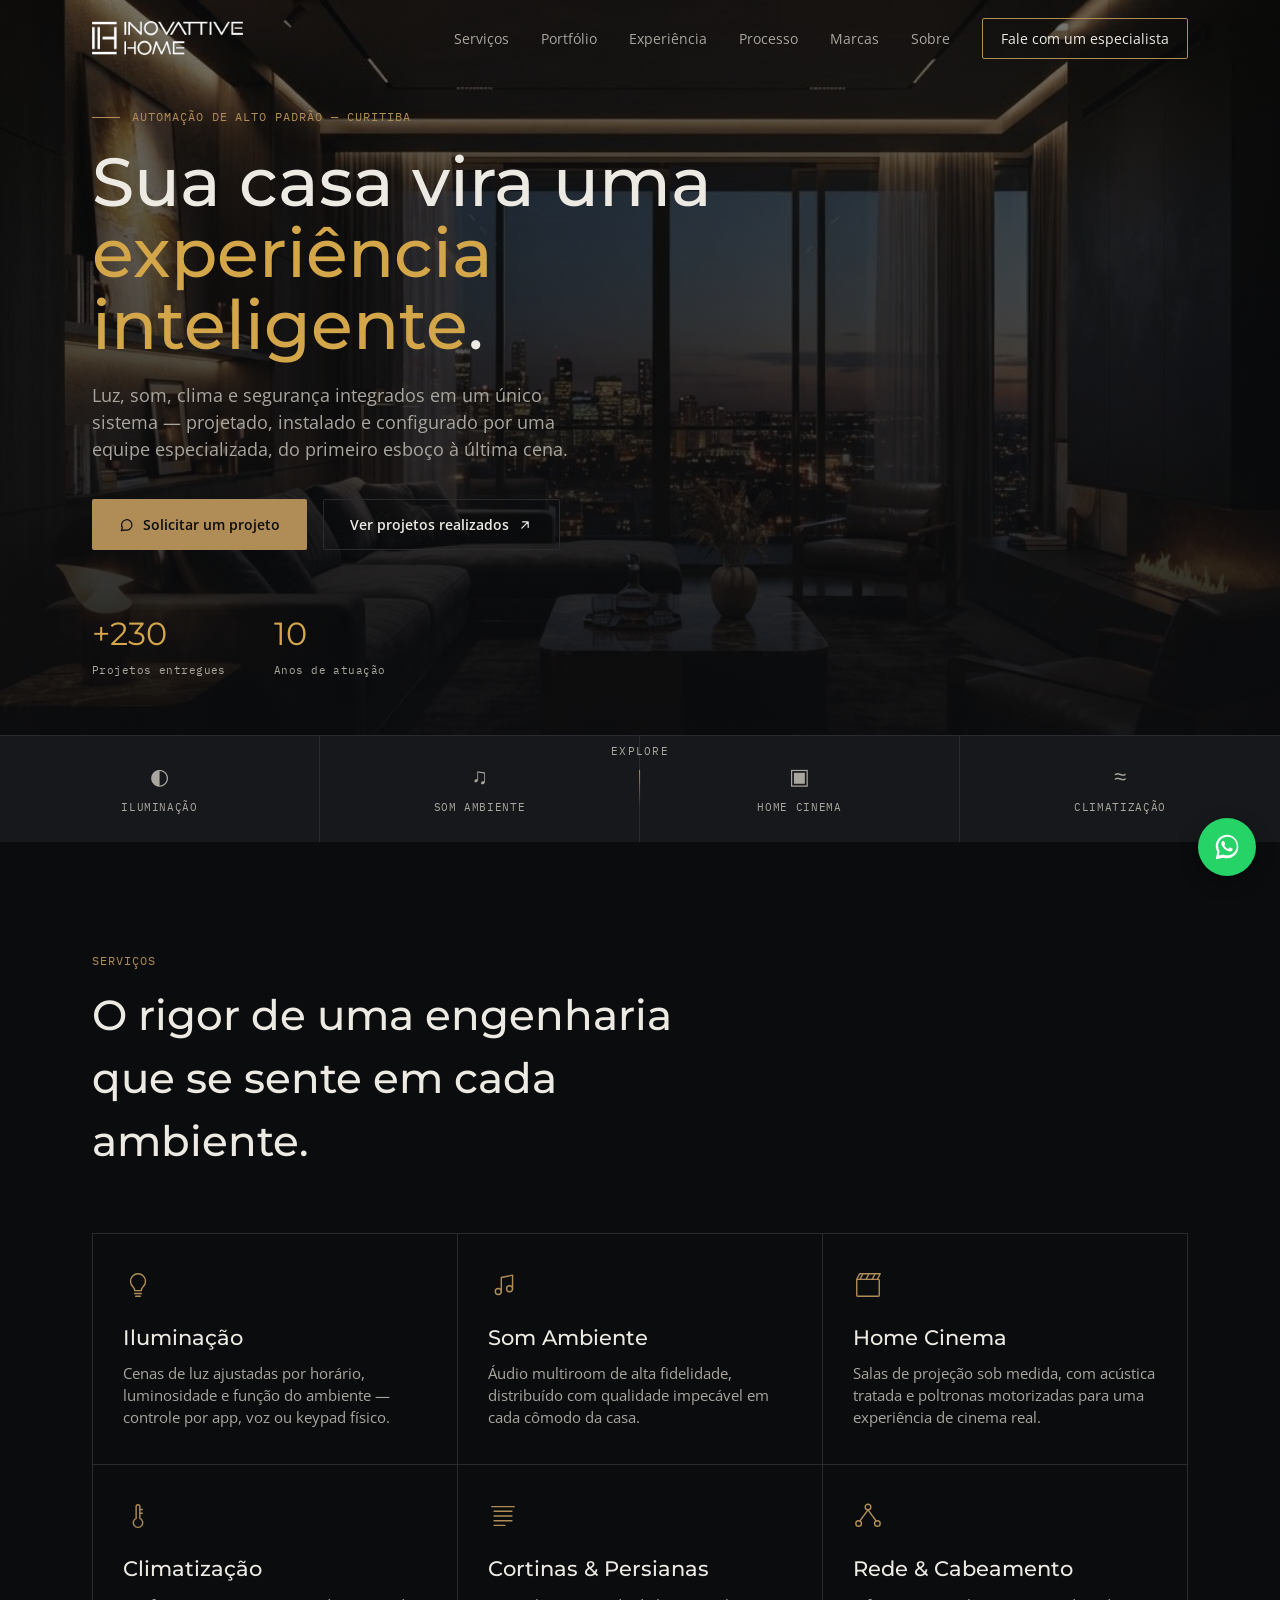
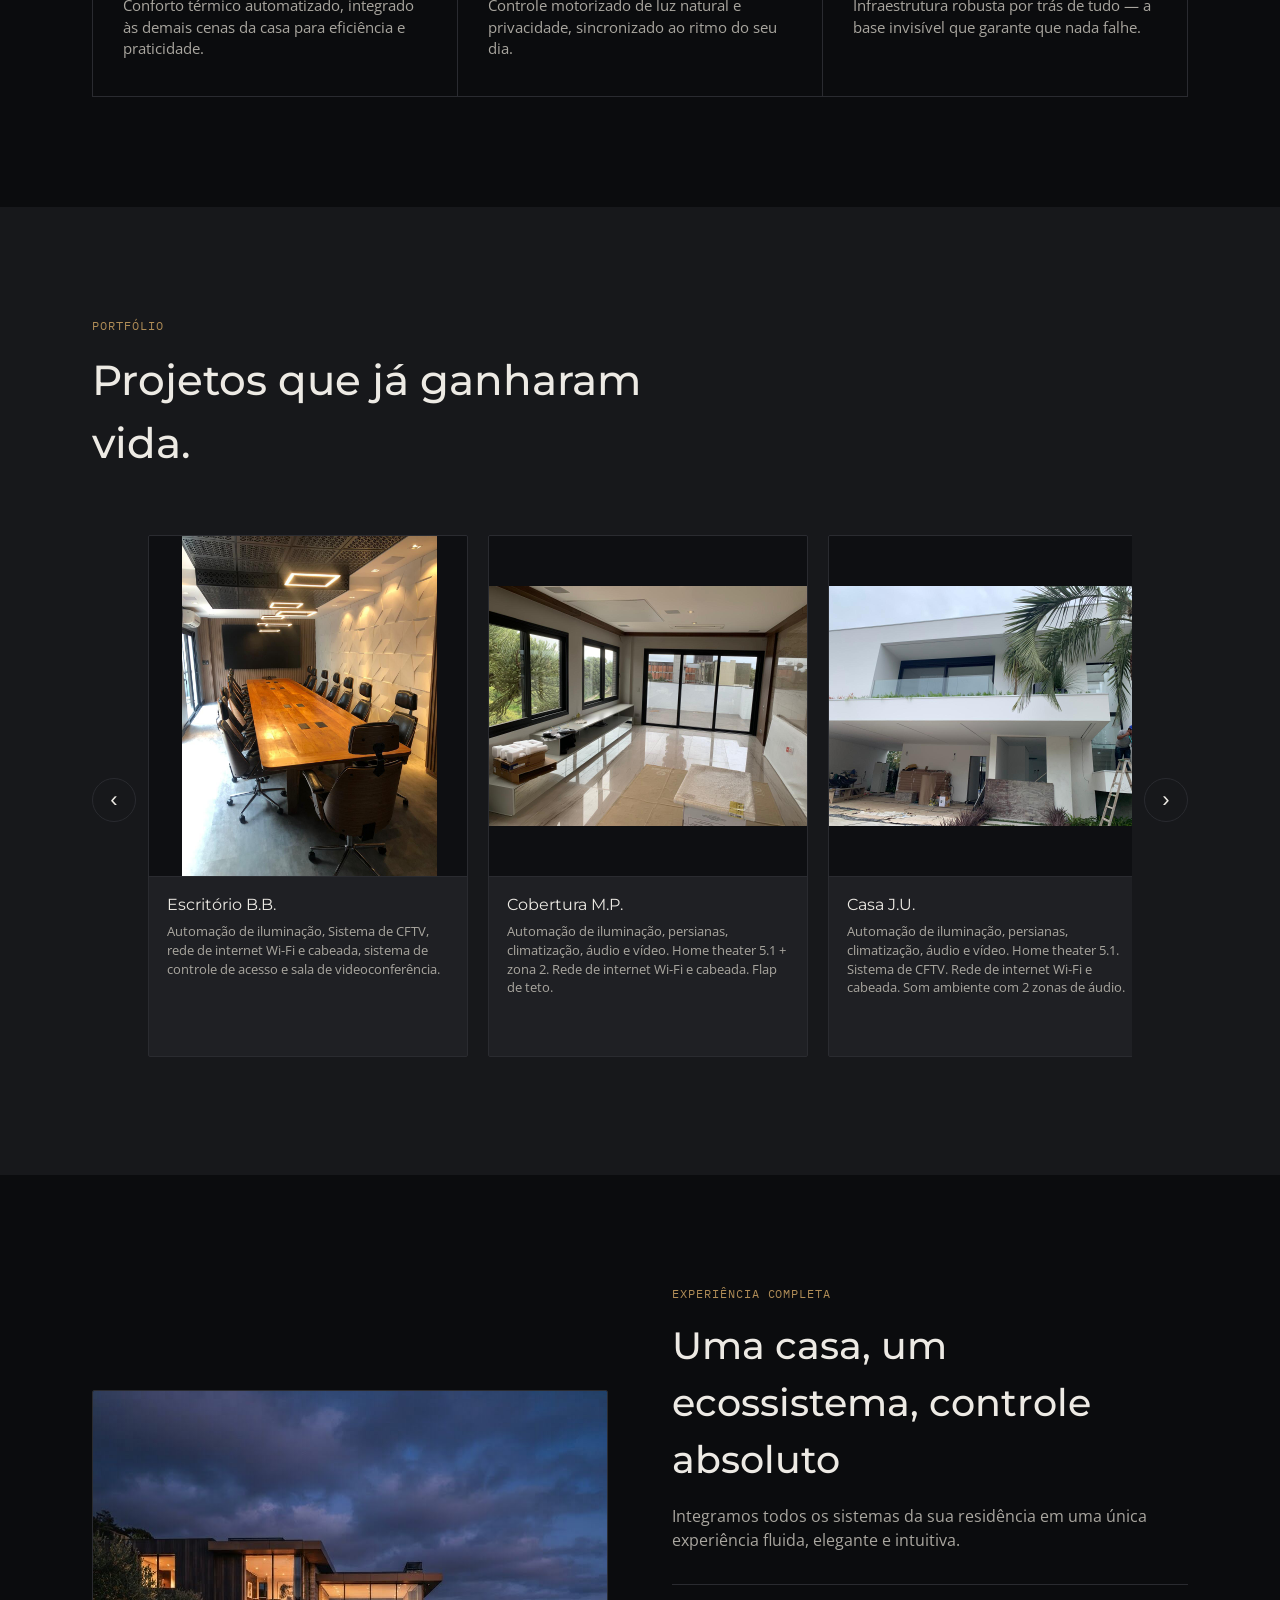
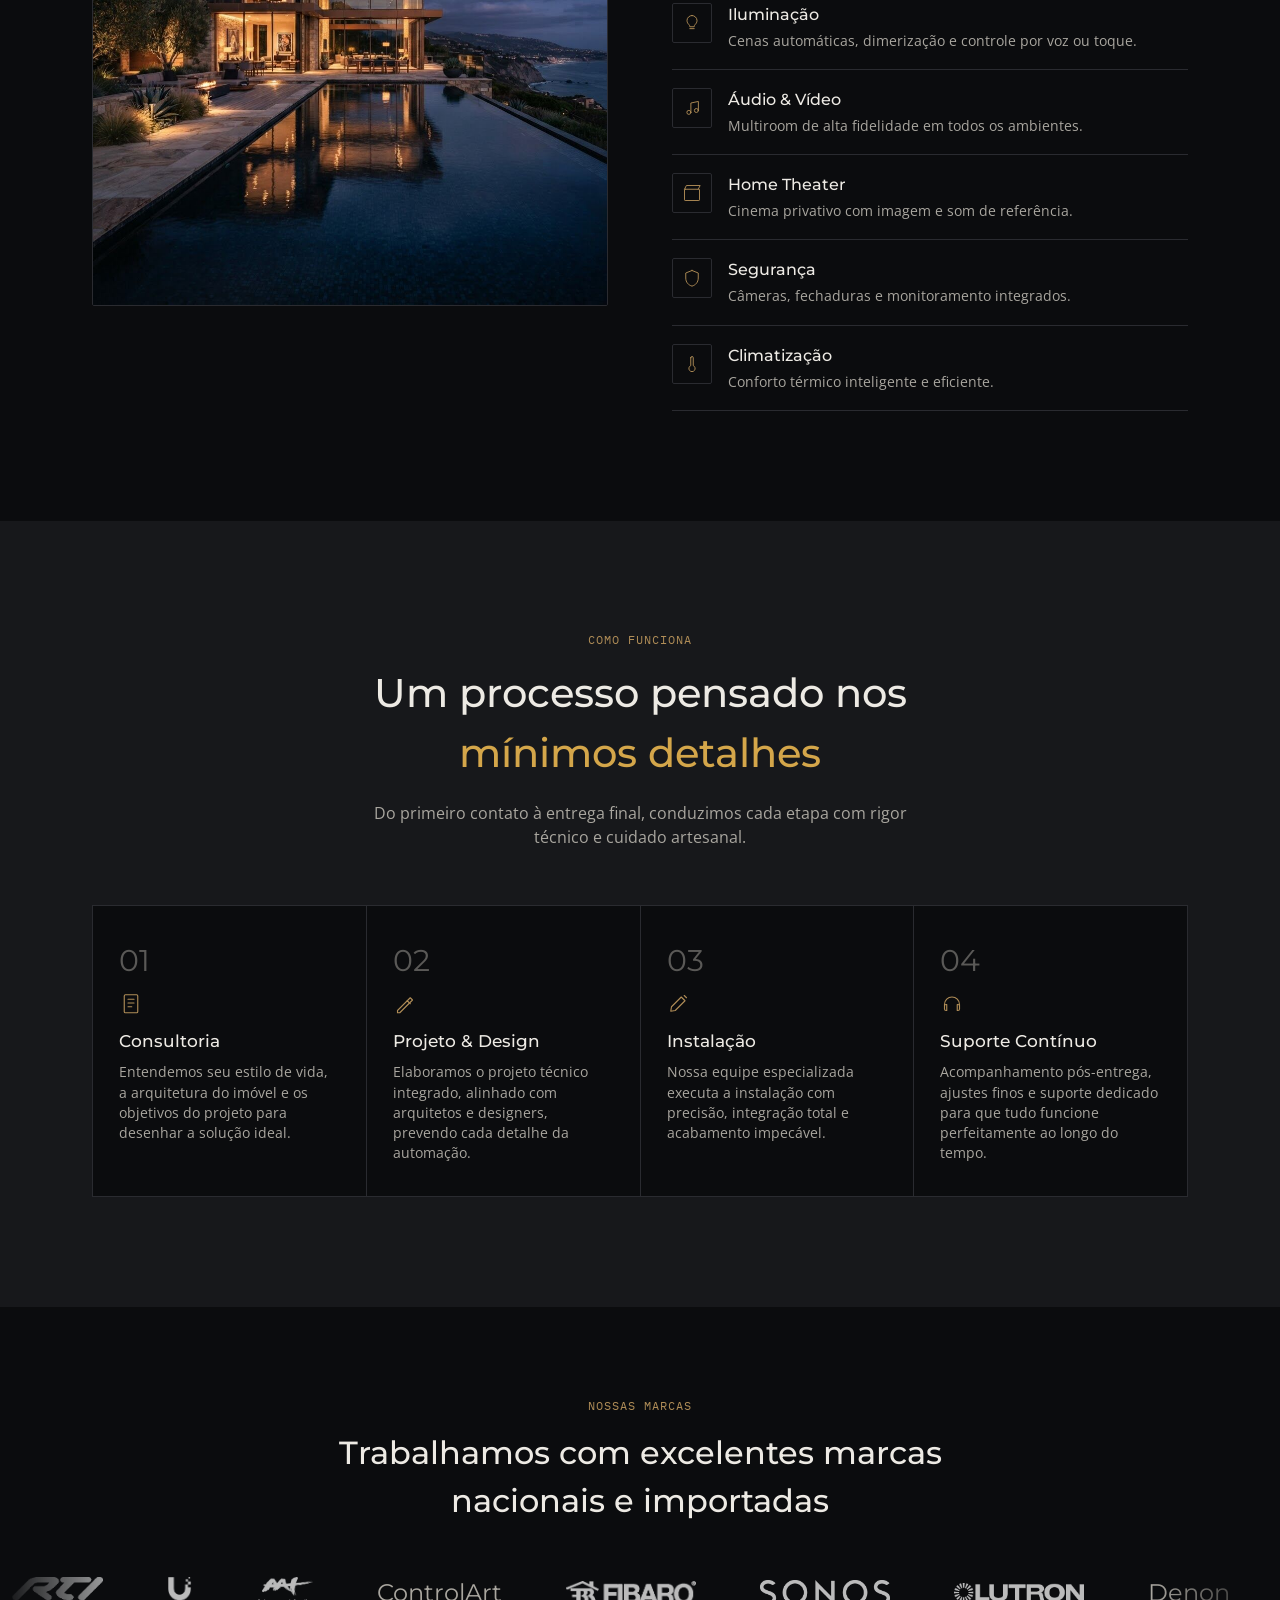
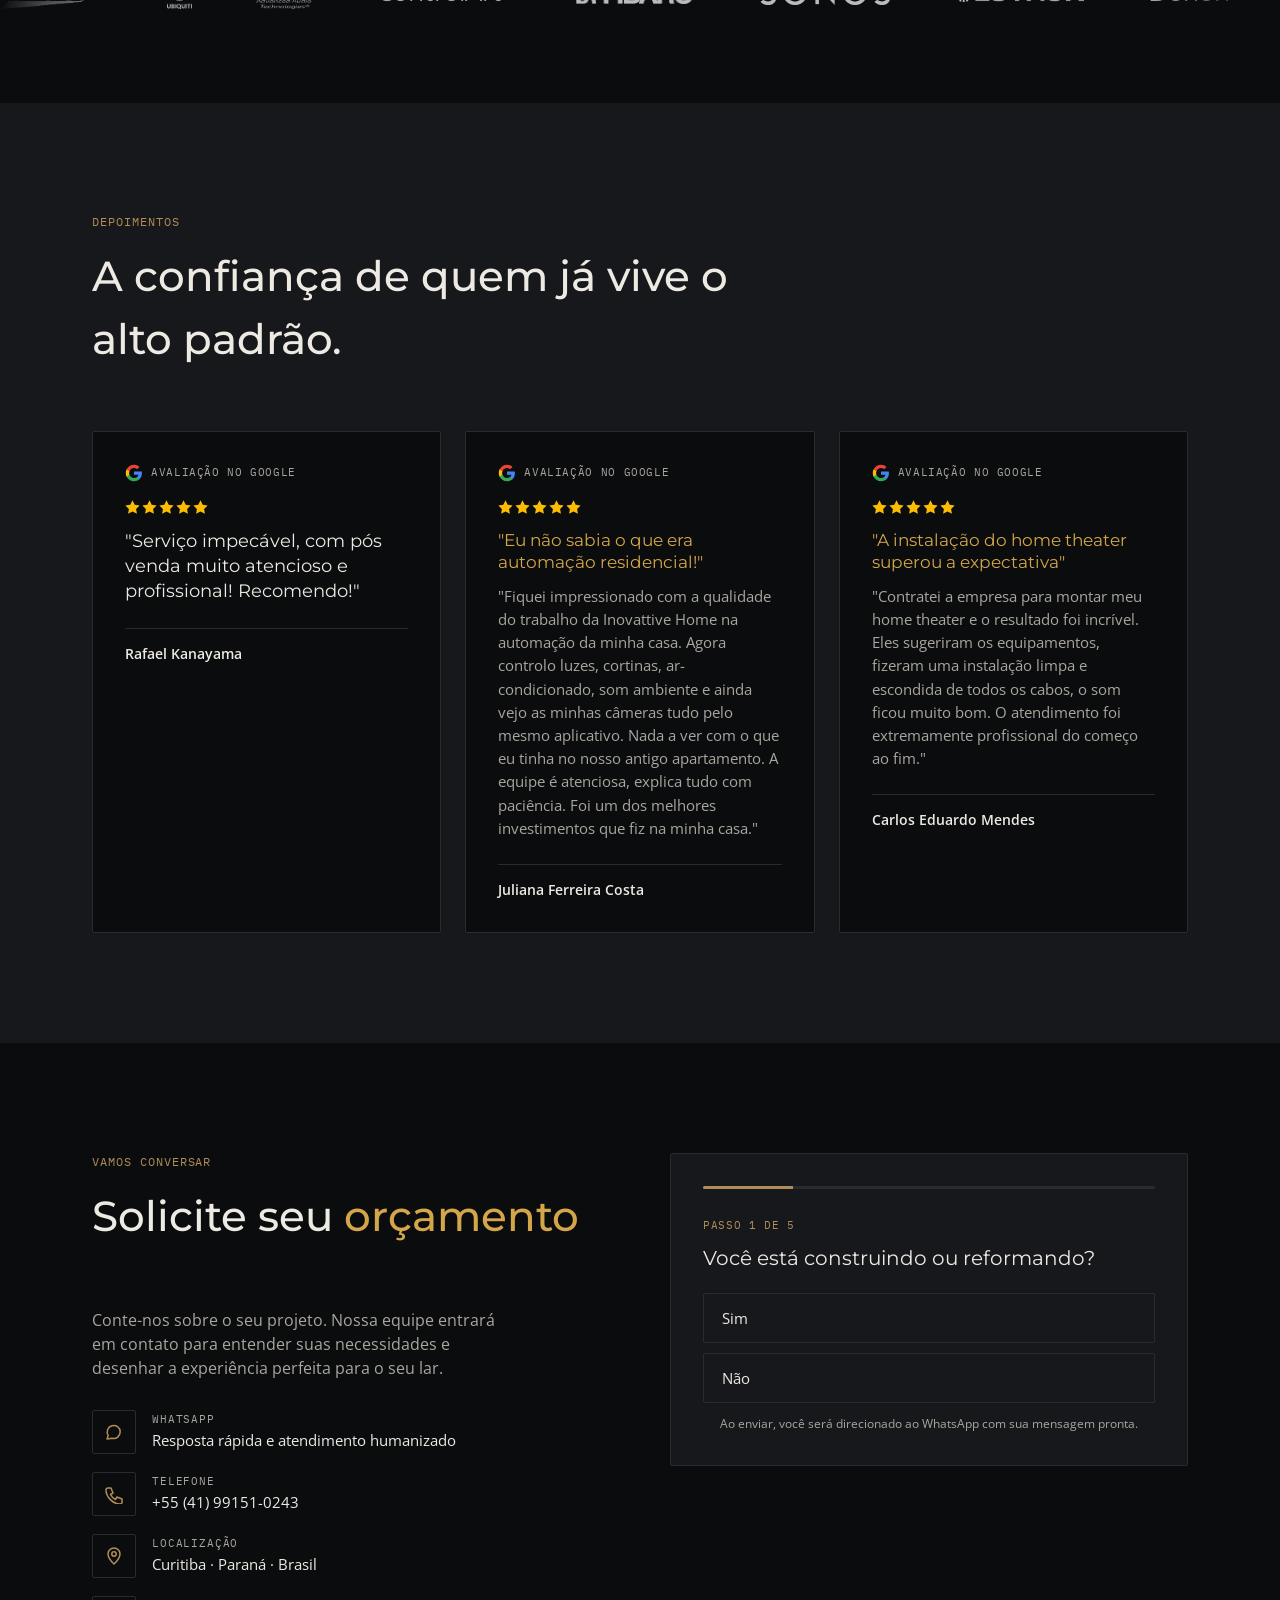
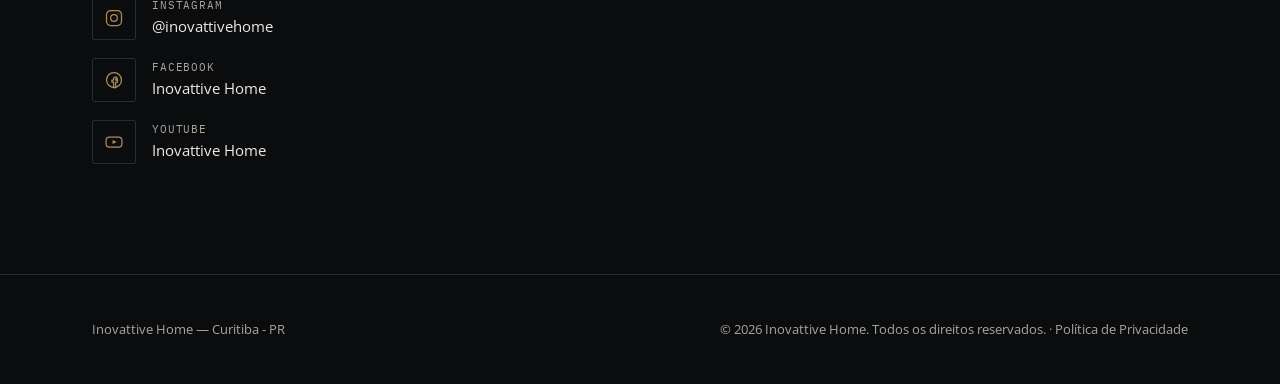
==== commit 776c3238: "Adiciona pagina de Politica de Privacidade (LGPD) com link no rodape de todas as paginas; comprime r" ====
--- a/index.html
+++ b/index.html
@@ -772,7 +772,7 @@
 <footer class="site-footer">
   <div class="wrap">
     <p>Inovattive Home — Curitiba - PR</p>
-    <p class="footer-note">© 2026 Inovattive Home. Todos os direitos reservados.</p>
+    <p class="footer-note">© 2026 Inovattive Home. Todos os direitos reservados. · <a href="privacidade/index.html">Política de Privacidade</a></p>
   </div>
 </footer>
 
--- a/css/style.css
+++ b/css/style.css
@@ -1124,6 +1124,32 @@
   .whatsapp-float svg { width: 26px; height: 26px; }
 }
 
+/* Página de Política de Privacidade / LGPD */
+.legal-content { padding: 70px 0 100px; }
+.legal-content .wrap { max-width: 760px; }
+.legal-content h2 {
+  font-size: 24px;
+  margin: 44px 0 14px;
+}
+.legal-content h2:first-of-type { margin-top: 0; }
+.legal-content p, .legal-content li {
+  font-size: 15.5px;
+  line-height: 1.75;
+  color: var(--ink-dim);
+  margin: 0 0 16px;
+}
+.legal-content ul { padding-left: 20px; margin: 0 0 16px; }
+.legal-content li { margin-bottom: 8px; }
+.legal-content strong { color: var(--ink); font-weight: 600; }
+.legal-content .updated-note {
+  font-family: var(--font-mono);
+  font-size: 11.5px;
+  text-transform: uppercase;
+  letter-spacing: 0.05em;
+  color: var(--brass);
+  margin-bottom: 30px;
+}
+
 /* CTA WhatsApp entre seções (somente mobile) */
 .mobile-whatsapp-cta { display: none; }
 @media (max-width: 860px) {
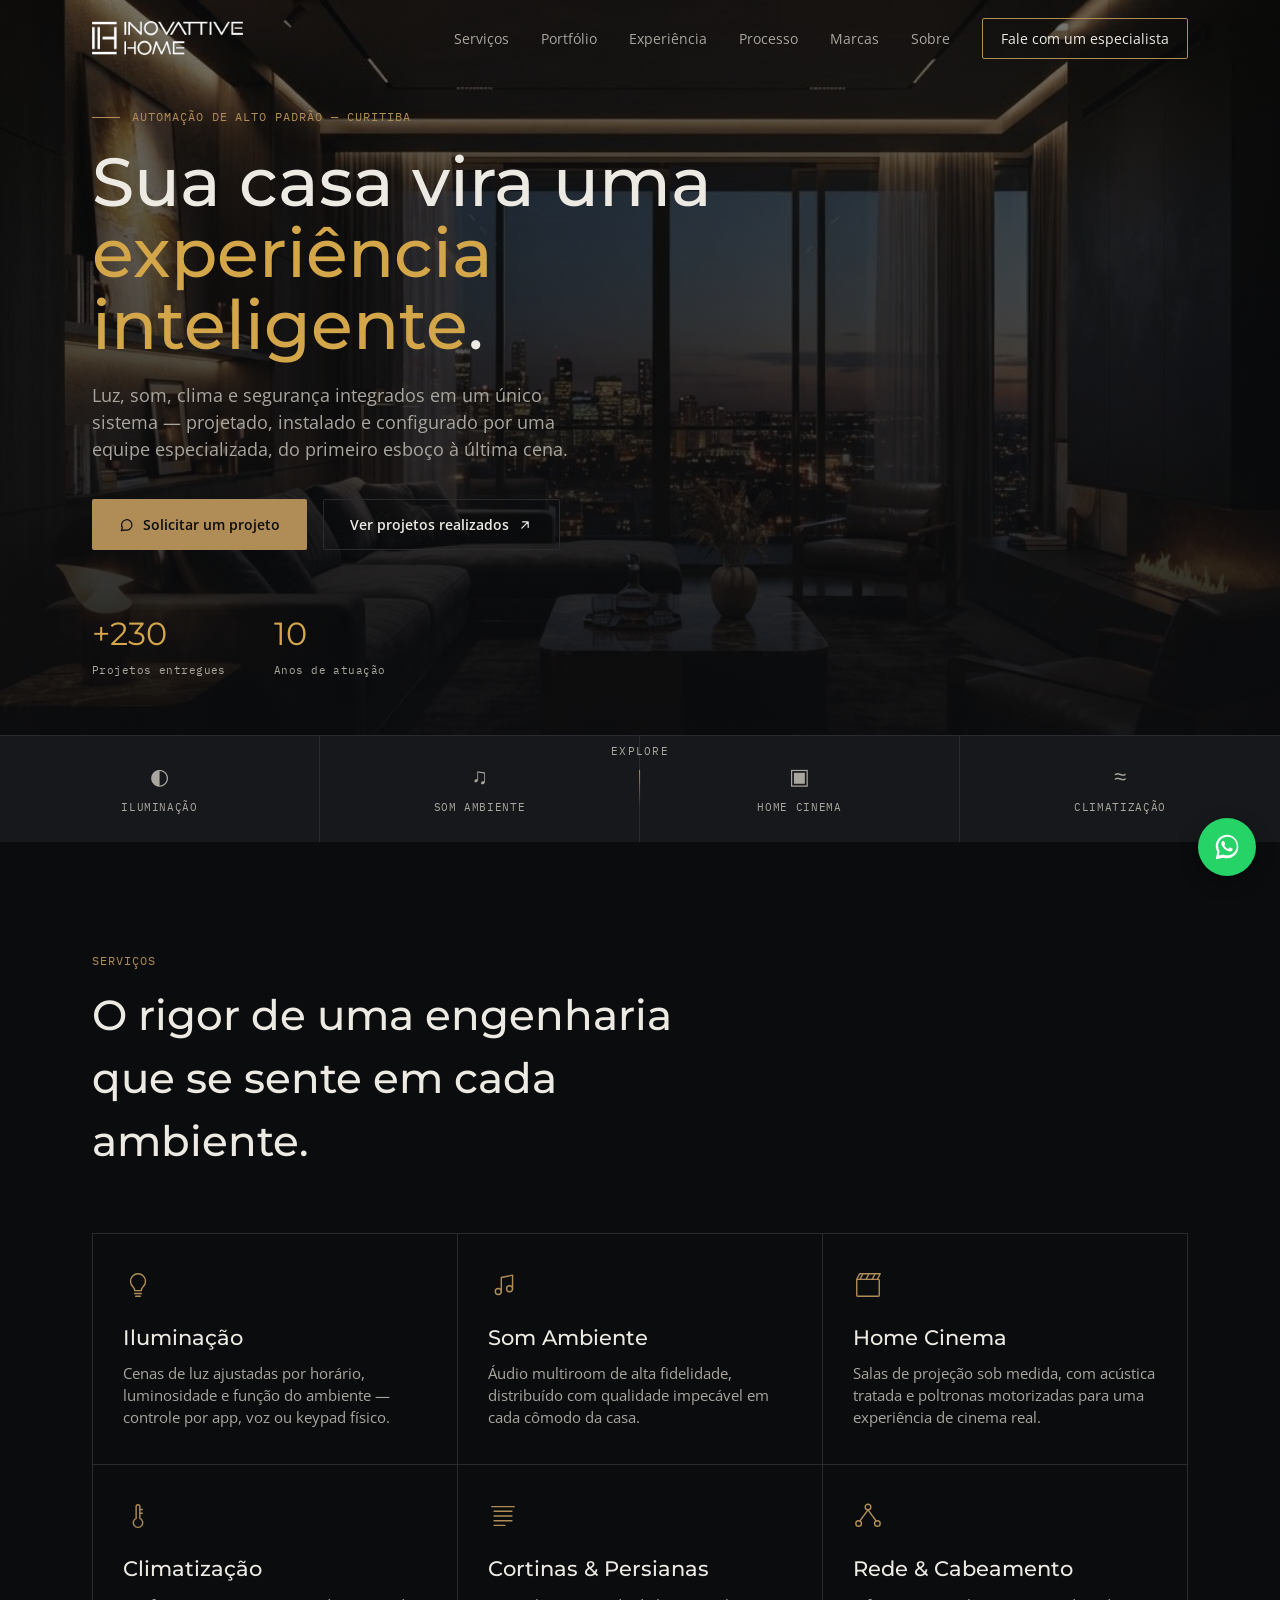
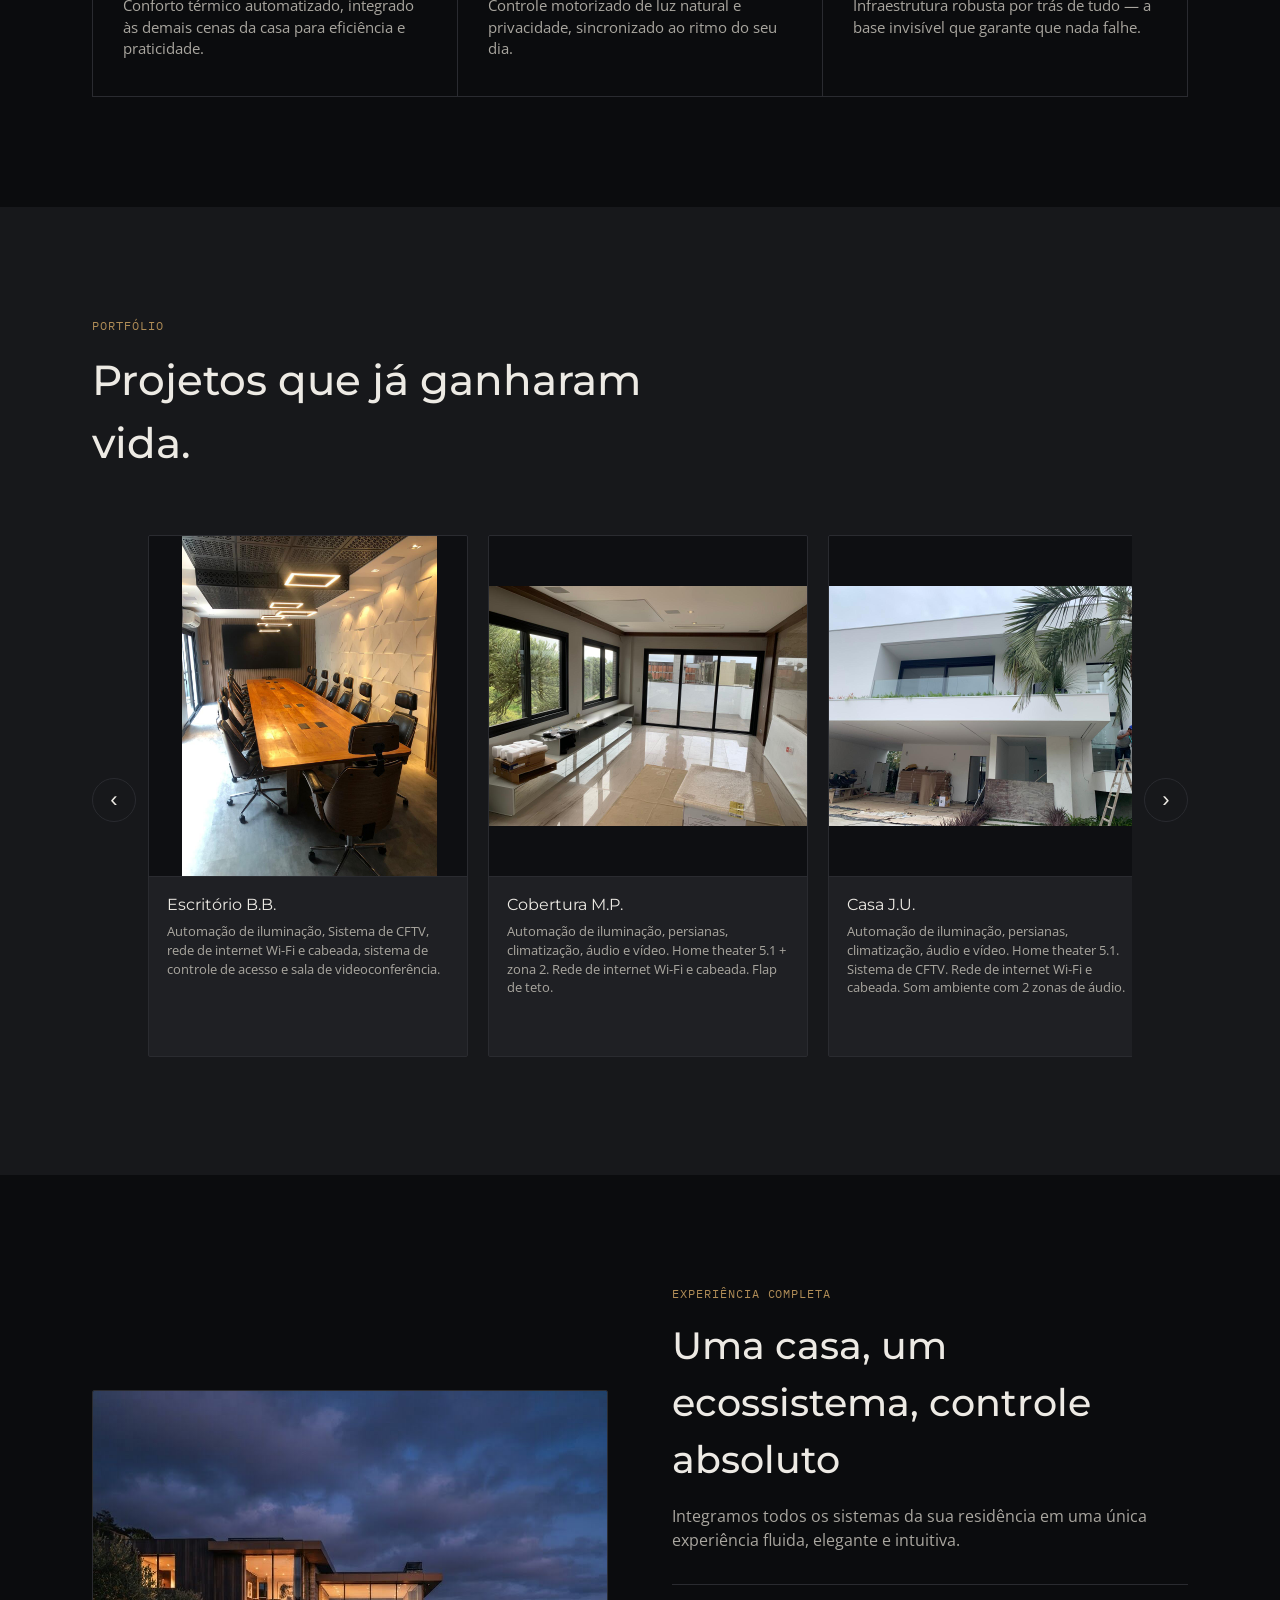
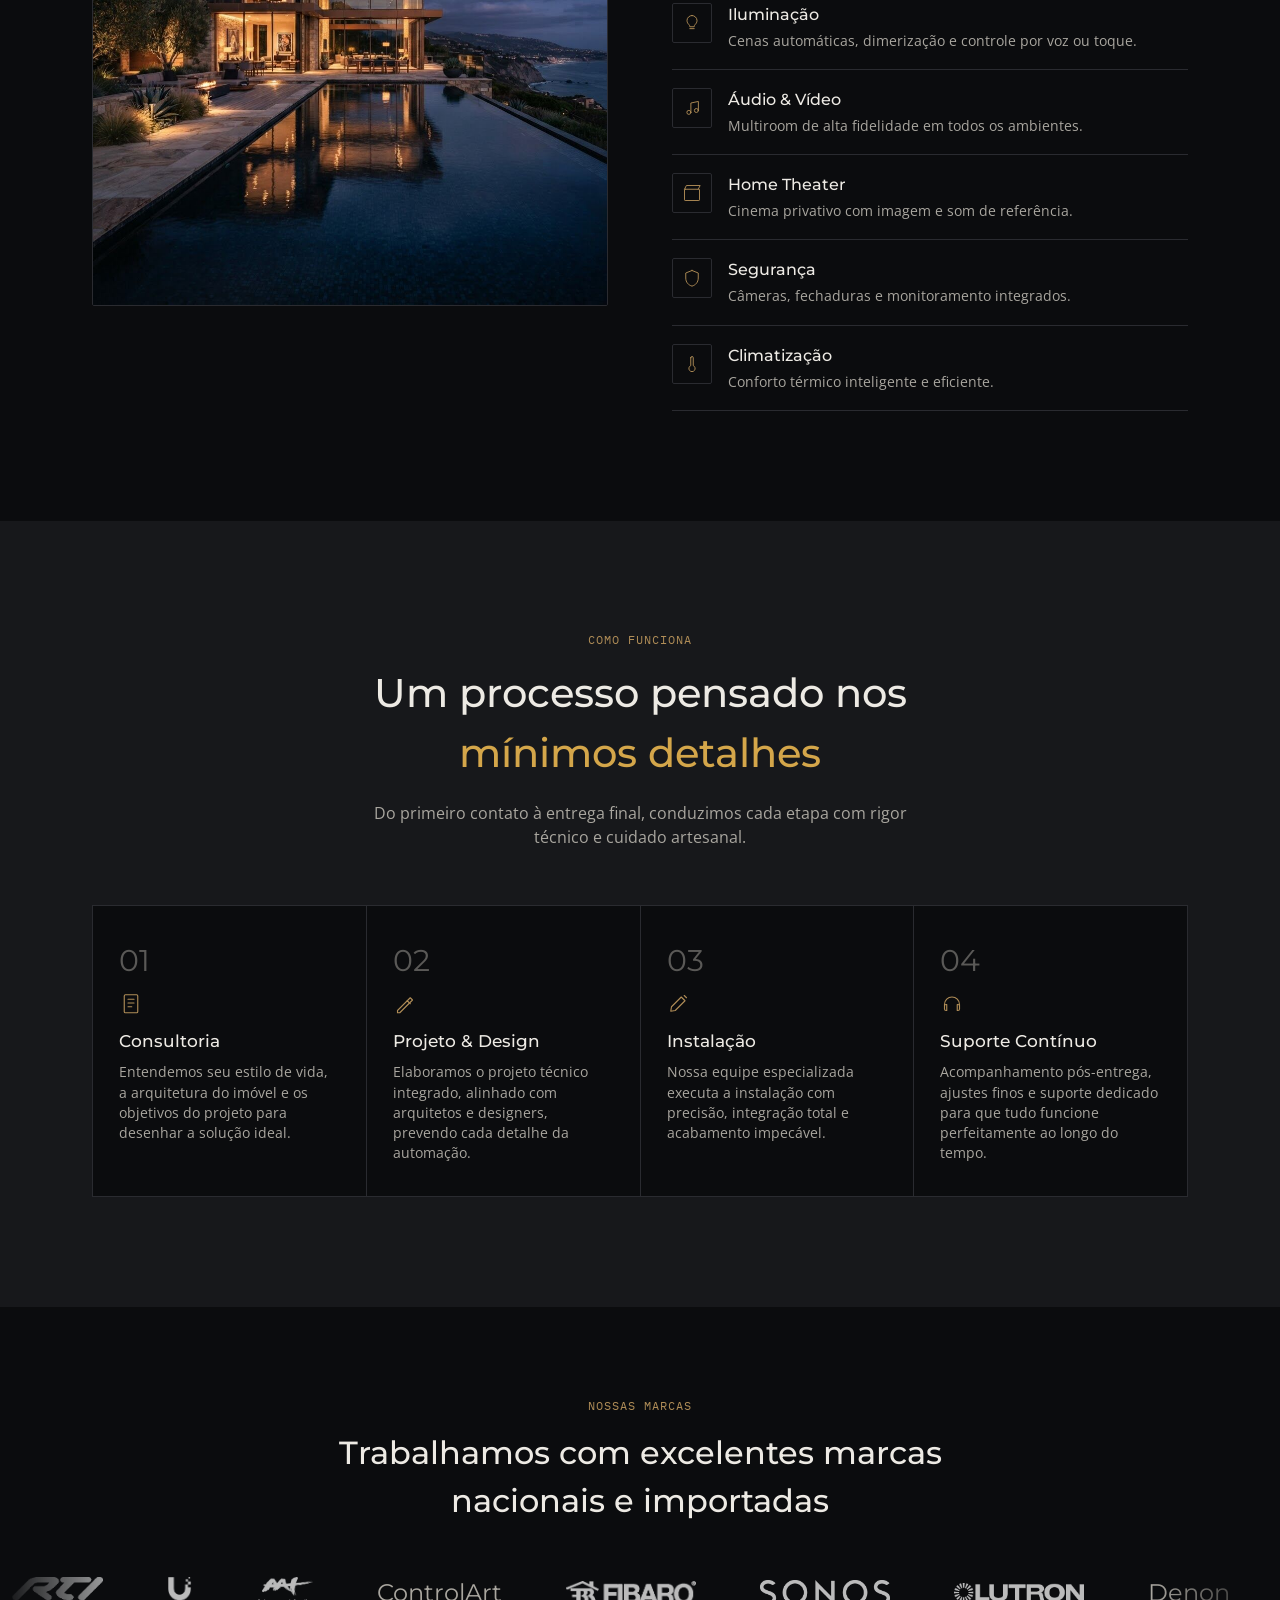
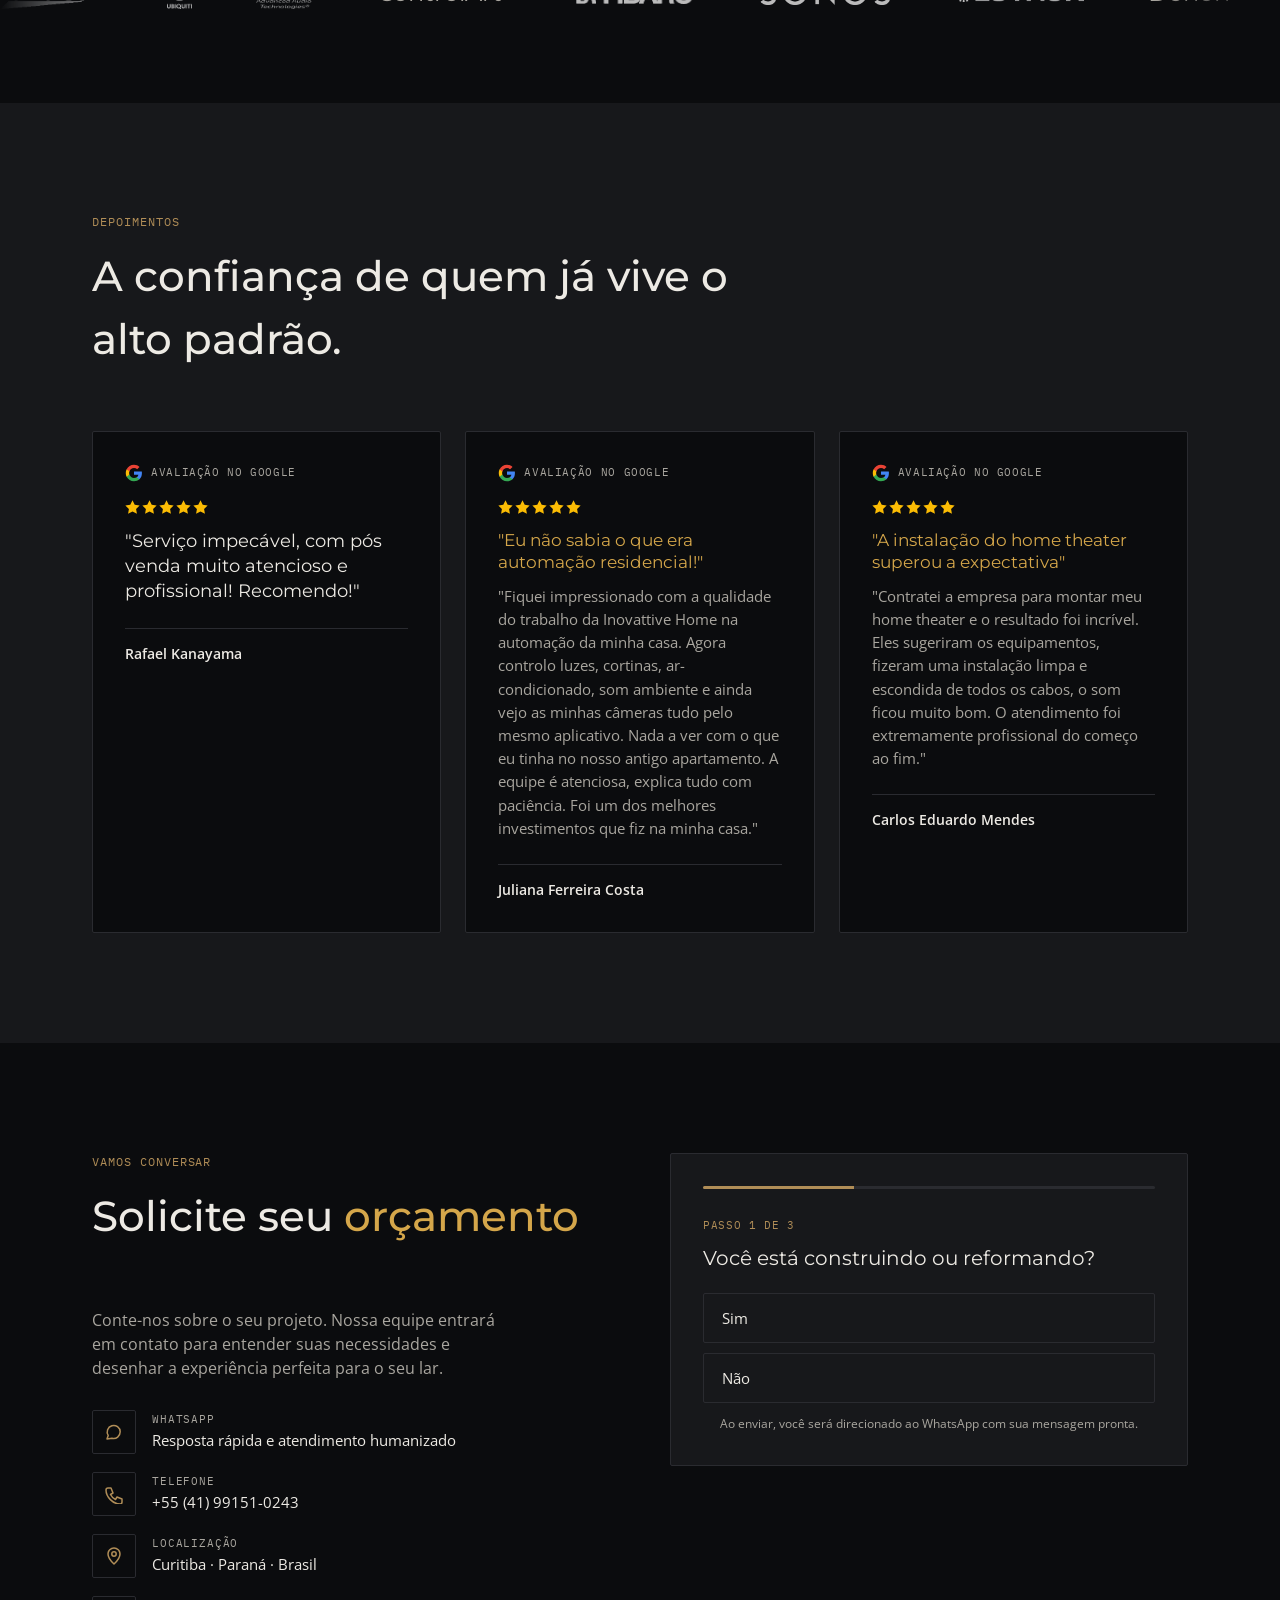
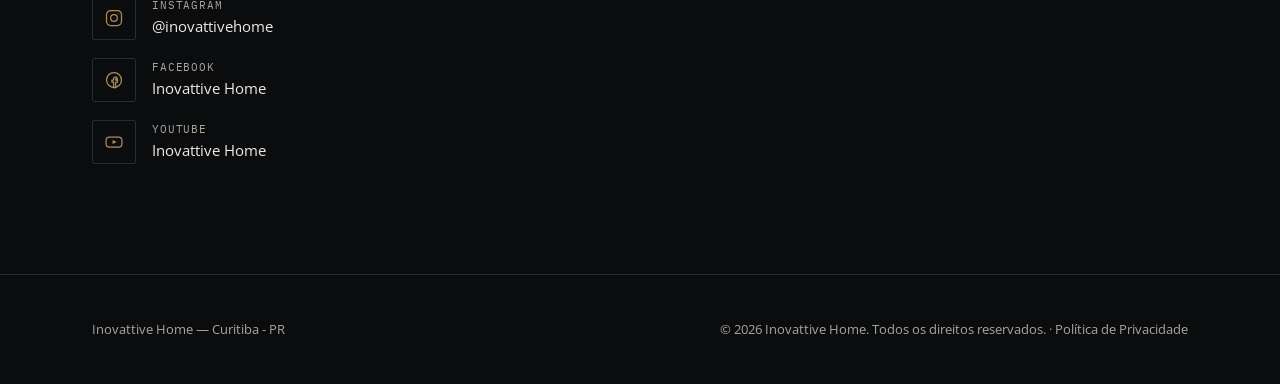
==== commit aae358a4: "Simplifica quiz de contato: remove passos de mensagem e telefone (telefone ja fica visivel no propri" ====
--- a/index.html
+++ b/index.html
@@ -1,6 +1,13 @@
 <!DOCTYPE html>
 <html lang="pt-BR">
 <head>
+<!-- Google Tag Manager -->
+<script>(function(w,d,s,l,i){w[l]=w[l]||[];w[l].push({'gtm.start':
+new Date().getTime(),event:'gtm.js'});var f=d.getElementsByTagName(s)[0],
+j=d.createElement(s),dl=l!='dataLayer'?'&l='+l:'';j.async=true;j.src=
+'https://www.googletagmanager.com/gtm.js?id='+i+dl;f.parentNode.insertBefore(j,f);
+})(window,document,'script','dataLayer','GTM-NXWMRC7');</script>
+<!-- End Google Tag Manager -->
 <meta charset="UTF-8">
 <meta name="viewport" content="width=device-width, initial-scale=1.0">
 <title>Inovattive Home — Automação Residencial de Alto Padrão</title>
@@ -49,6 +56,10 @@
 <link rel="stylesheet" href="css/style.css?v=11">
 </head>
 <body>
+<!-- Google Tag Manager (noscript) -->
+<noscript><iframe src="https://www.googletagmanager.com/ns.html?id=GTM-NXWMRC7"
+height="0" width="0" style="display:none;visibility:hidden"></iframe></noscript>
+<!-- End Google Tag Manager (noscript) -->
 
 <header class="site-header">
   <div class="wrap header-row">
@@ -209,7 +220,7 @@
 <div class="mobile-whatsapp-cta">
   <div class="wrap">
     <p>Fale agora com um especialista.</p>
-    <a href="https://wa.me/5541991510243" class="btn btn-primary" target="_blank" rel="noopener">
+    <a href="https://wa.me/5541991510243?text=Ol%C3%A1!%20Vim%20do%20site%20e%20queria%20mais%20informa%C3%A7%C3%B5es." class="btn btn-primary" target="_blank" rel="noopener">
       <svg viewBox="0 0 20 20" fill="none" stroke="currentColor" stroke-width="1.5" stroke-linecap="round" stroke-linejoin="round" width="16" height="16"><path d="M3 17l1.2-3.6A6.5 6.5 0 1 1 8 16.2L3 17z"/></svg>
       Chamar no WhatsApp
     </a>
@@ -393,7 +404,7 @@
 <div class="mobile-whatsapp-cta">
   <div class="wrap">
     <p>Fale agora com um especialista.</p>
-    <a href="https://wa.me/5541991510243" class="btn btn-primary" target="_blank" rel="noopener">
+    <a href="https://wa.me/5541991510243?text=Ol%C3%A1!%20Vim%20do%20site%20e%20queria%20mais%20informa%C3%A7%C3%B5es." class="btn btn-primary" target="_blank" rel="noopener">
       <svg viewBox="0 0 20 20" fill="none" stroke="currentColor" stroke-width="1.5" stroke-linecap="round" stroke-linejoin="round" width="16" height="16"><path d="M3 17l1.2-3.6A6.5 6.5 0 1 1 8 16.2L3 17z"/></svg>
       Chamar no WhatsApp
     </a>
@@ -611,7 +622,7 @@
 <div class="mobile-whatsapp-cta">
   <div class="wrap">
     <p>Fale agora com um especialista.</p>
-    <a href="https://wa.me/5541991510243" class="btn btn-primary" target="_blank" rel="noopener">
+    <a href="https://wa.me/5541991510243?text=Ol%C3%A1!%20Vim%20do%20site%20e%20queria%20mais%20informa%C3%A7%C3%B5es." class="btn btn-primary" target="_blank" rel="noopener">
       <svg viewBox="0 0 20 20" fill="none" stroke="currentColor" stroke-width="1.5" stroke-linecap="round" stroke-linejoin="round" width="16" height="16"><path d="M3 17l1.2-3.6A6.5 6.5 0 1 1 8 16.2L3 17z"/></svg>
       Chamar no WhatsApp
     </a>
@@ -685,7 +696,7 @@
 
     <form class="contact-form quiz-form" id="contact-form" novalidate>
       <div class="quiz-progress"><div class="quiz-progress-bar" id="quiz-progress-bar"></div></div>
-      <p class="quiz-step-count" id="quiz-step-count">Passo 1 de 5</p>
+      <p class="quiz-step-count" id="quiz-step-count">Passo 1 de 3</p>
 
       <div class="quiz-step active" data-step="obra">
         <p class="quiz-question">Você está construindo ou reformando?</p>
@@ -734,27 +745,9 @@
         </div>
       </div>
 
-      <div class="quiz-step" data-step="mensagem">
-        <label for="quiz-mensagem" class="quiz-question" id="quiz-mensagem-label">Conte um pouco sobre o que você imagina pro seu projeto</label>
-        <textarea id="quiz-mensagem" name="mensagem" rows="4" placeholder="Ex: quero automatizar iluminação, som e cortinas da sala e dos quartos..."></textarea>
-        <div class="quiz-nav">
-          <button type="button" class="quiz-back">&larr; Voltar</button>
-          <button type="button" class="btn btn-primary quiz-next">Continuar</button>
-        </div>
-      </div>
-
       <div class="quiz-step" data-step="nome">
         <label for="quiz-nome" class="quiz-question">Qual o seu nome?</label>
         <input type="text" id="quiz-nome" name="nome" placeholder="Seu nome completo" required>
-        <div class="quiz-nav">
-          <button type="button" class="quiz-back">&larr; Voltar</button>
-          <button type="button" class="btn btn-primary quiz-next">Continuar</button>
-        </div>
-      </div>
-
-      <div class="quiz-step" data-step="telefone">
-        <label for="quiz-telefone" class="quiz-question">Qual o melhor WhatsApp pra te chamar?</label>
-        <input type="tel" id="quiz-telefone" name="telefone" placeholder="(41) 99999-9999" required>
         <div class="quiz-nav">
           <button type="button" class="quiz-back">&larr; Voltar</button>
           <button type="submit" class="btn btn-primary">
@@ -776,12 +769,12 @@
   </div>
 </footer>
 
-<a href="https://wa.me/5541991510243" class="whatsapp-float" target="_blank" rel="noopener" aria-label="Falar no WhatsApp">
+<a href="https://wa.me/5541991510243?text=Ol%C3%A1!%20Vim%20do%20site%20e%20queria%20mais%20informa%C3%A7%C3%B5es." class="whatsapp-float" target="_blank" rel="noopener" aria-label="Falar no WhatsApp">
   <svg viewBox="0 0 32 32" fill="currentColor">
     <path d="M16.02 3C9.4 3 4 8.4 4 15.02c0 2.23.6 4.32 1.65 6.12L4 29l8.06-1.6a12.9 12.9 0 0 0 3.96.63c6.62 0 12.02-5.4 12.02-12.02C28.04 8.4 22.64 3 16.02 3zm0 21.9c-1.3 0-2.58-.24-3.77-.7l-.27-.1-4.78.95.98-4.66-.18-.29a9.87 9.87 0 0 1-1.5-5.16c0-5.47 4.45-9.92 9.94-9.92 5.47 0 9.92 4.45 9.92 9.92 0 5.48-4.45 9.96-9.94 9.96zm5.43-7.44c-.3-.15-1.76-.87-2.03-.97-.27-.1-.47-.15-.67.15-.2.3-.77.97-.94 1.17-.17.2-.35.22-.65.07-.3-.15-1.25-.46-2.38-1.47-.88-.78-1.47-1.75-1.65-2.05-.17-.3-.02-.46.13-.6.13-.13.3-.35.45-.52.15-.17.2-.3.3-.5.1-.2.05-.37-.02-.52-.07-.15-.67-1.6-.9-2.2-.24-.58-.49-.5-.67-.5h-.57c-.2 0-.52.07-.8.37-.27.3-1.04 1.02-1.04 2.5s1.07 2.9 1.22 3.1c.15.2 2.1 3.2 5.09 4.5.71.3 1.27.49 1.7.63.71.23 1.36.2 1.87.12.57-.08 1.76-.72 2.01-1.42.25-.7.25-1.3.17-1.42-.07-.13-.27-.2-.57-.35z"/>
   </svg>
 </a>
 
-<script src="js/script.js?v=5"></script>
+<script src="js/script.js?v=7"></script>
 </body>
 </html>
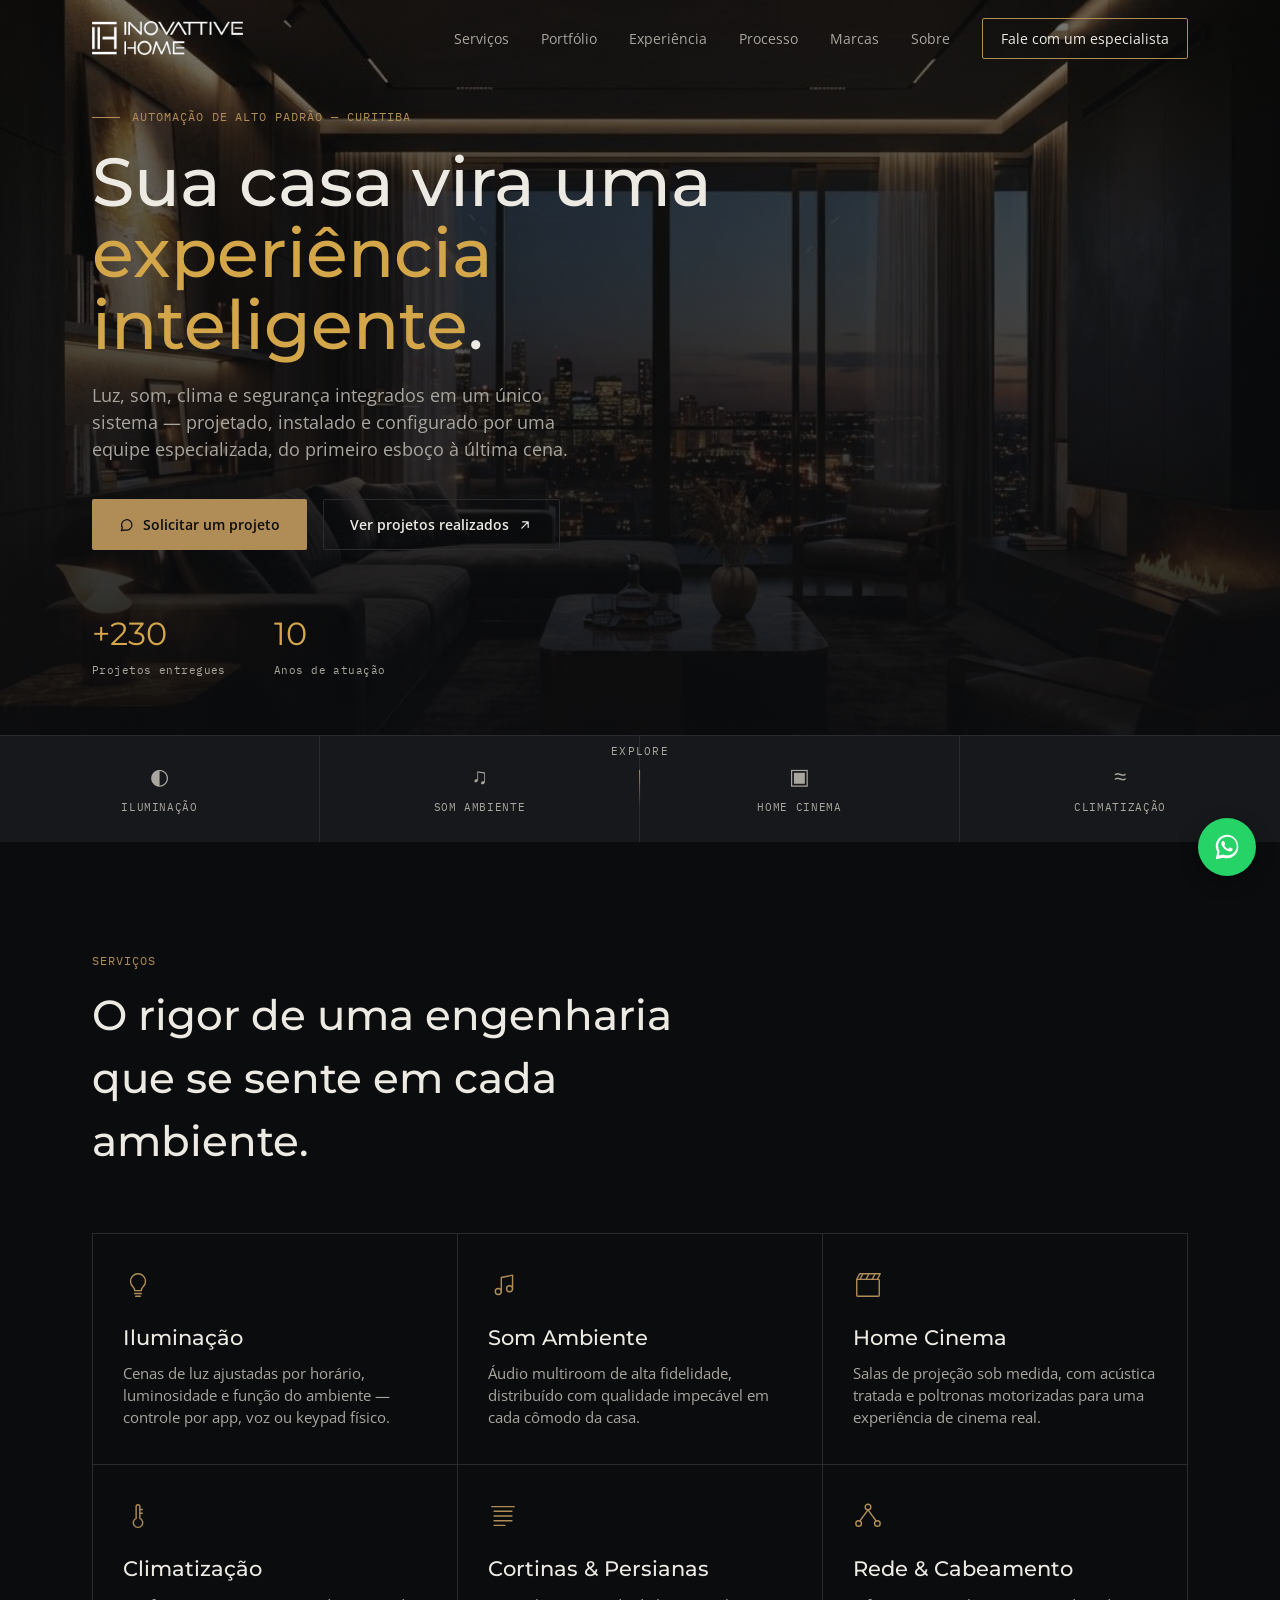
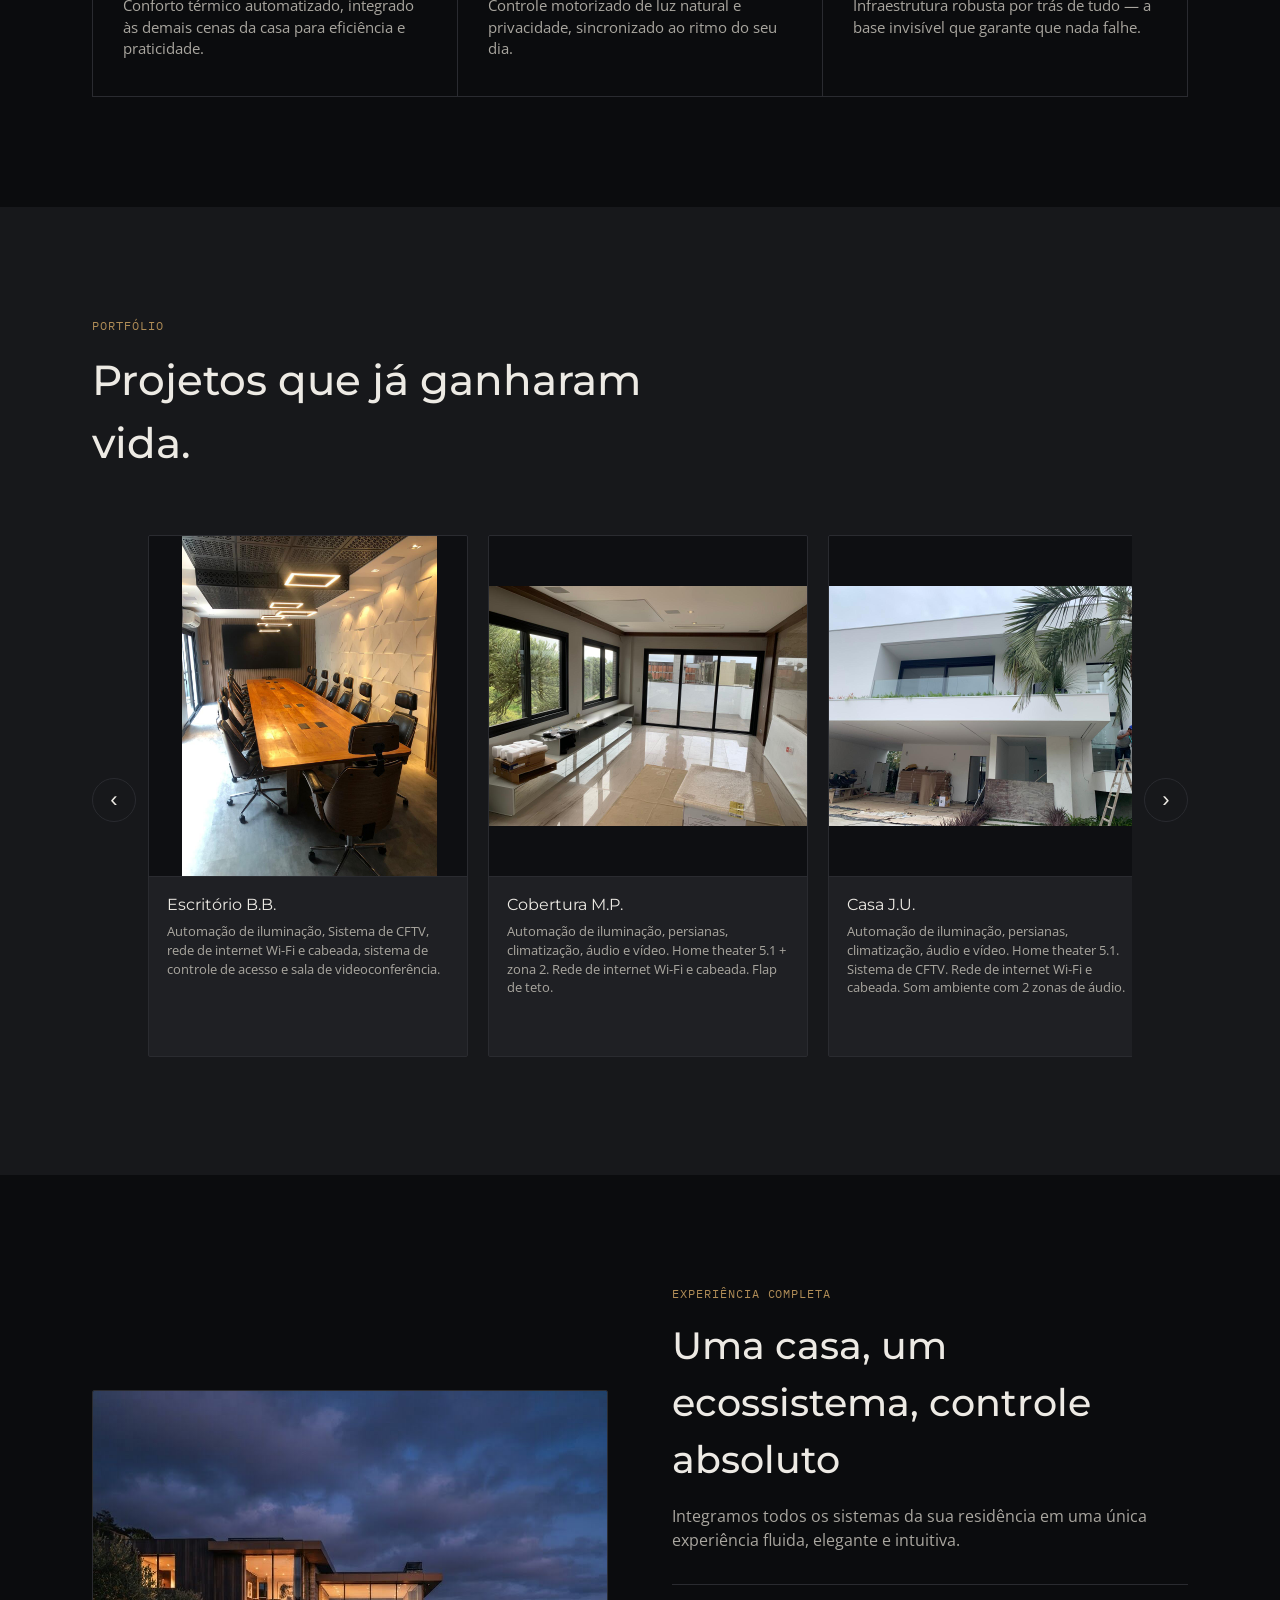
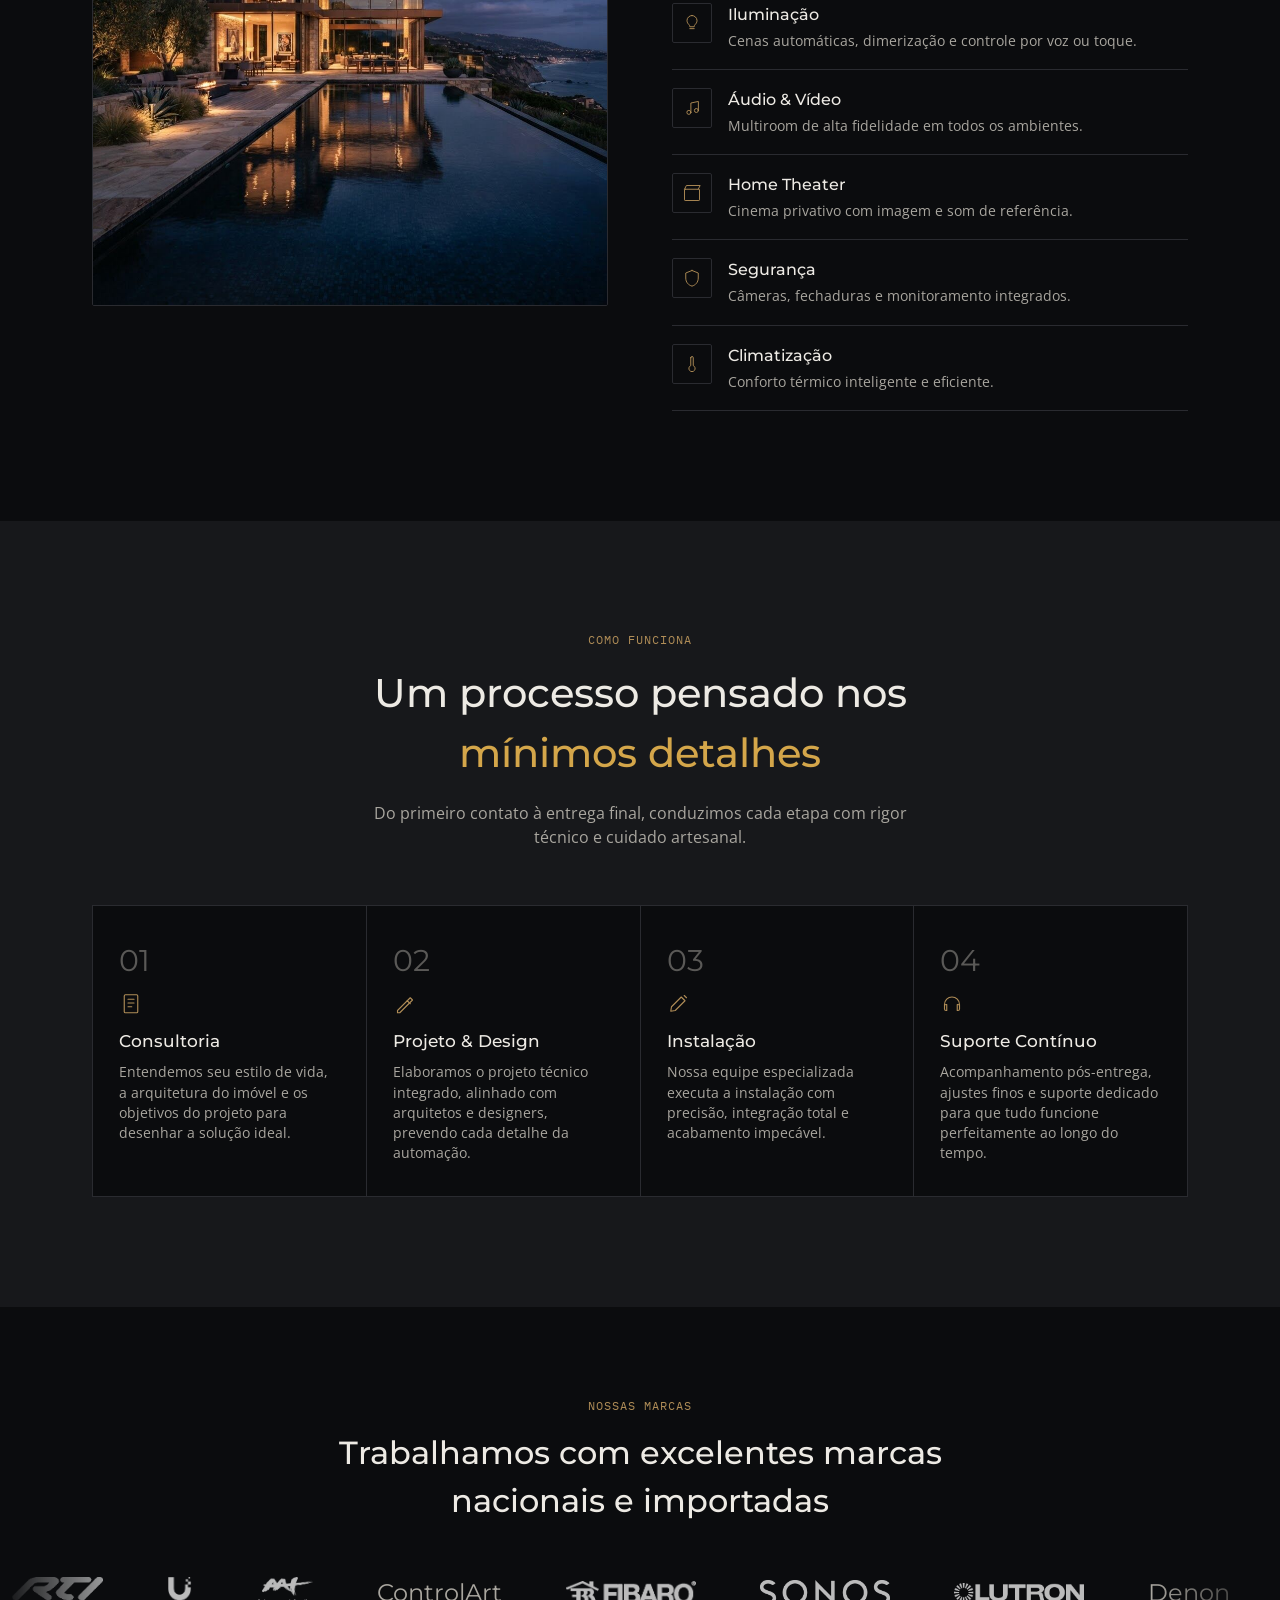
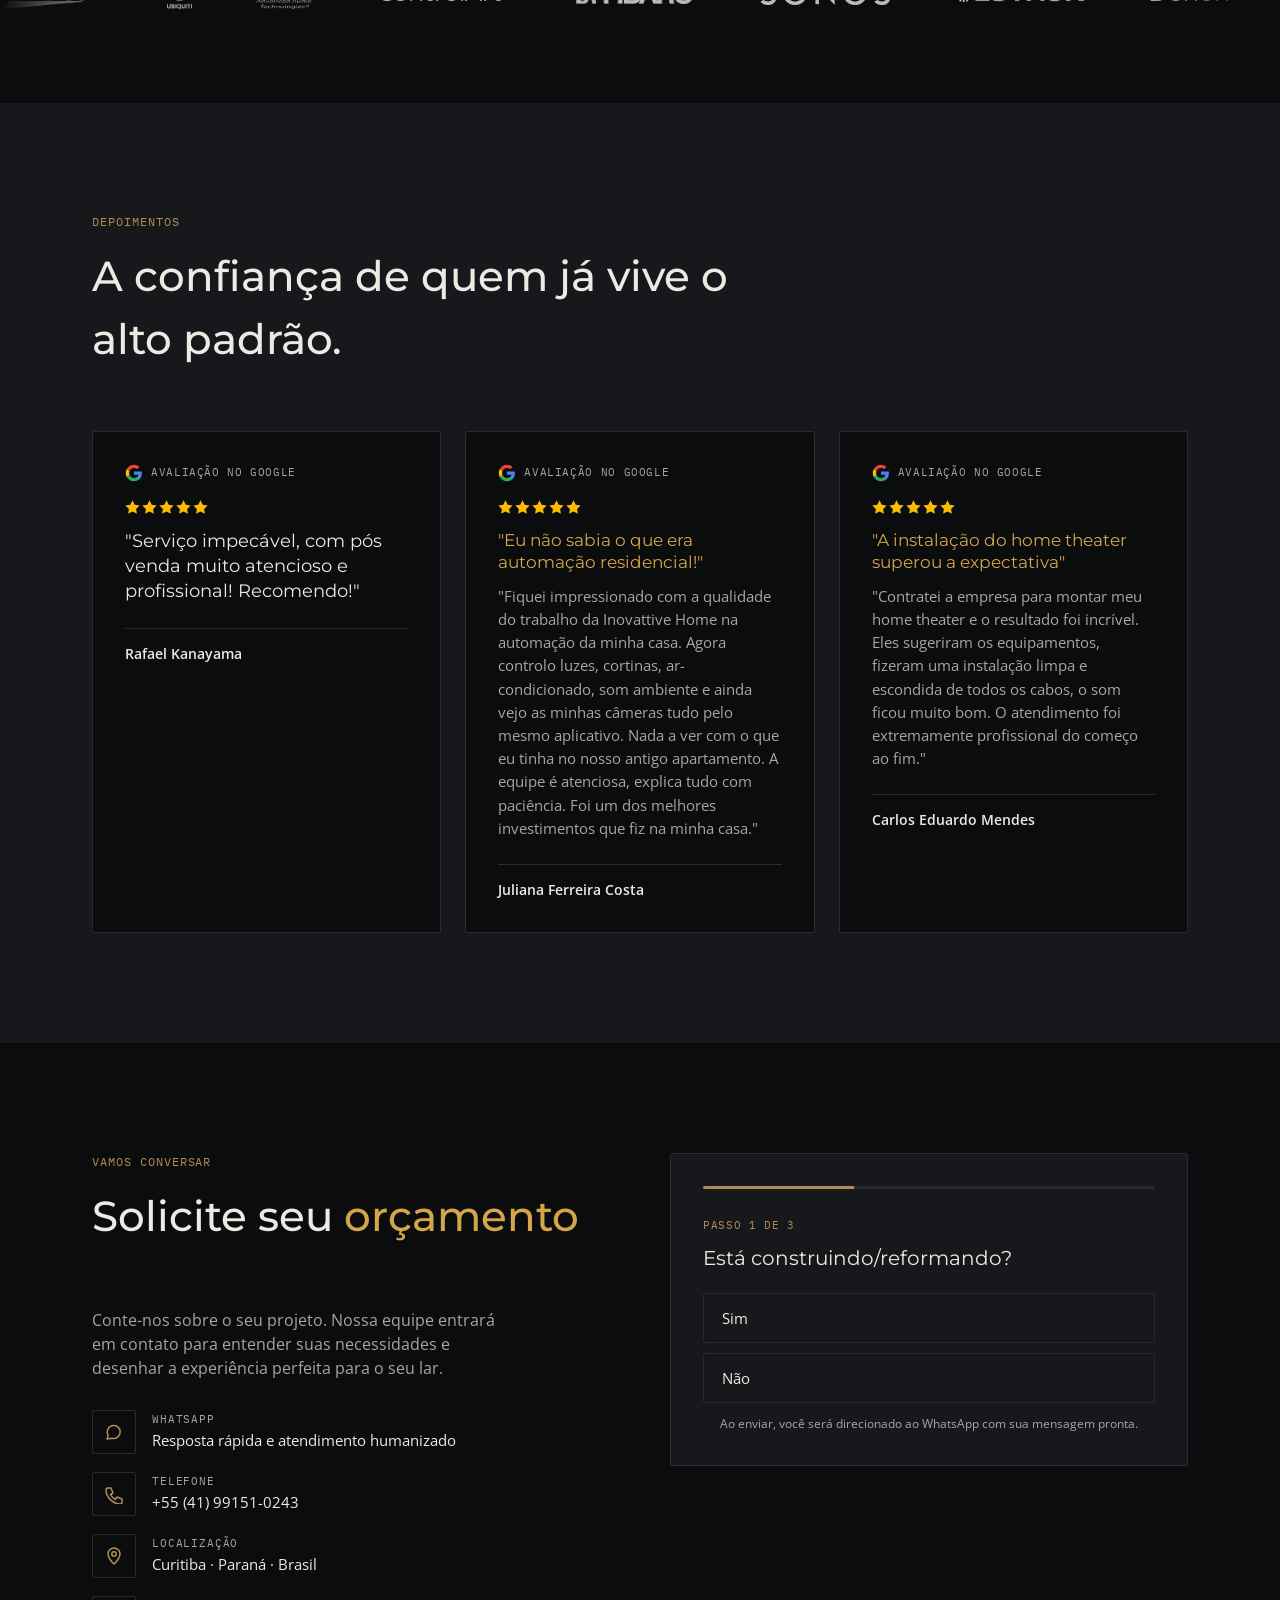
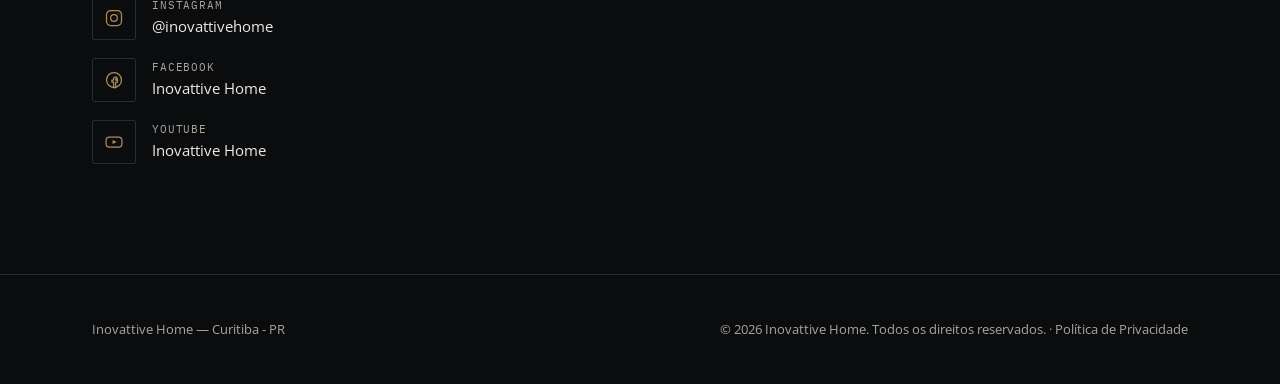
==== commit 78851f95: "CTAs levam direto pro formulario (nao mais WhatsApp), ajusta scroll ate o form e texto da 1a pergunt" ====
--- a/index.html
+++ b/index.html
@@ -53,7 +53,7 @@
 </script>
 <link rel="preconnect" href="https://fonts.googleapis.com">
 <link href="https://fonts.googleapis.com/css2?family=Montserrat:wght@400;500;600;700&family=Open+Sans:wght@400;500;600;700&family=IBM+Plex+Mono:wght@400;500&display=swap" rel="stylesheet">
-<link rel="stylesheet" href="css/style.css?v=11">
+<link rel="stylesheet" href="css/style.css?v=12">
 </head>
 <body>
 <!-- Google Tag Manager (noscript) -->
@@ -74,7 +74,7 @@
       <a href="#processo">Processo</a>
       <a href="#marcas">Marcas</a>
       <a href="sobre/index.html">Sobre</a>
-      <a href="#contato" class="nav-cta">Fale com um especialista</a>
+      <a href="#contact-form" class="nav-cta">Fale com um especialista</a>
     </nav>
   </div>
 </header>
@@ -87,7 +87,7 @@
       <h1>Sua casa vira uma <em>experiência inteligente</em>.</h1>
       <p class="hero-sub">Luz, som, clima e segurança integrados em um único sistema — projetado, instalado e configurado por uma equipe especializada, do primeiro esboço à última cena.</p>
       <div class="hero-actions">
-        <a href="#contato" class="btn btn-primary">
+        <a href="#contact-form" class="btn btn-primary">
           <svg viewBox="0 0 20 20" fill="none" stroke="currentColor" stroke-width="1.5" stroke-linecap="round" stroke-linejoin="round" width="16" height="16"><path d="M3 17l1.2-3.6A6.5 6.5 0 1 1 8 16.2L3 17z"/></svg>
           Solicitar um projeto
         </a>
@@ -220,9 +220,9 @@
 <div class="mobile-whatsapp-cta">
   <div class="wrap">
     <p>Fale agora com um especialista.</p>
-    <a href="https://wa.me/5541991510243?text=Ol%C3%A1!%20Vim%20do%20site%20e%20queria%20mais%20informa%C3%A7%C3%B5es." class="btn btn-primary" target="_blank" rel="noopener">
+    <a href="#contact-form" class="btn btn-primary">
       <svg viewBox="0 0 20 20" fill="none" stroke="currentColor" stroke-width="1.5" stroke-linecap="round" stroke-linejoin="round" width="16" height="16"><path d="M3 17l1.2-3.6A6.5 6.5 0 1 1 8 16.2L3 17z"/></svg>
-      Chamar no WhatsApp
+      Solicitar um projeto
     </a>
   </div>
 </div>
@@ -404,9 +404,9 @@
 <div class="mobile-whatsapp-cta">
   <div class="wrap">
     <p>Fale agora com um especialista.</p>
-    <a href="https://wa.me/5541991510243?text=Ol%C3%A1!%20Vim%20do%20site%20e%20queria%20mais%20informa%C3%A7%C3%B5es." class="btn btn-primary" target="_blank" rel="noopener">
+    <a href="#contact-form" class="btn btn-primary">
       <svg viewBox="0 0 20 20" fill="none" stroke="currentColor" stroke-width="1.5" stroke-linecap="round" stroke-linejoin="round" width="16" height="16"><path d="M3 17l1.2-3.6A6.5 6.5 0 1 1 8 16.2L3 17z"/></svg>
-      Chamar no WhatsApp
+      Solicitar um projeto
     </a>
   </div>
 </div>
@@ -622,9 +622,9 @@
 <div class="mobile-whatsapp-cta">
   <div class="wrap">
     <p>Fale agora com um especialista.</p>
-    <a href="https://wa.me/5541991510243?text=Ol%C3%A1!%20Vim%20do%20site%20e%20queria%20mais%20informa%C3%A7%C3%B5es." class="btn btn-primary" target="_blank" rel="noopener">
+    <a href="#contact-form" class="btn btn-primary">
       <svg viewBox="0 0 20 20" fill="none" stroke="currentColor" stroke-width="1.5" stroke-linecap="round" stroke-linejoin="round" width="16" height="16"><path d="M3 17l1.2-3.6A6.5 6.5 0 1 1 8 16.2L3 17z"/></svg>
-      Chamar no WhatsApp
+      Solicitar um projeto
     </a>
   </div>
 </div>
@@ -699,7 +699,7 @@
       <p class="quiz-step-count" id="quiz-step-count">Passo 1 de 3</p>
 
       <div class="quiz-step active" data-step="obra">
-        <p class="quiz-question">Você está construindo ou reformando?</p>
+        <p class="quiz-question">Está construindo/reformando?</p>
         <div class="quiz-options">
           <button type="button" class="quiz-option" data-field="obra" data-value="Sim">Sim</button>
           <button type="button" class="quiz-option" data-field="obra" data-value="Não">Não</button>
--- a/css/style.css
+++ b/css/style.css
@@ -43,6 +43,9 @@
 
 /* folga pra seções não ficarem escondidas atrás do header fixo ao rolar até uma âncora */
 section[id] { scroll-margin-top: 96px; }
+/* o CTA "Fale com um especialista"/"Solicitar um projeto" leva direto pro formulário
+   (não só pro topo da seção de contato), então precisa da mesma folga */
+#contact-form { scroll-margin-top: 96px; }
 
 @media (prefers-reduced-motion: reduce) {
   body { animation: none; opacity: 1; }
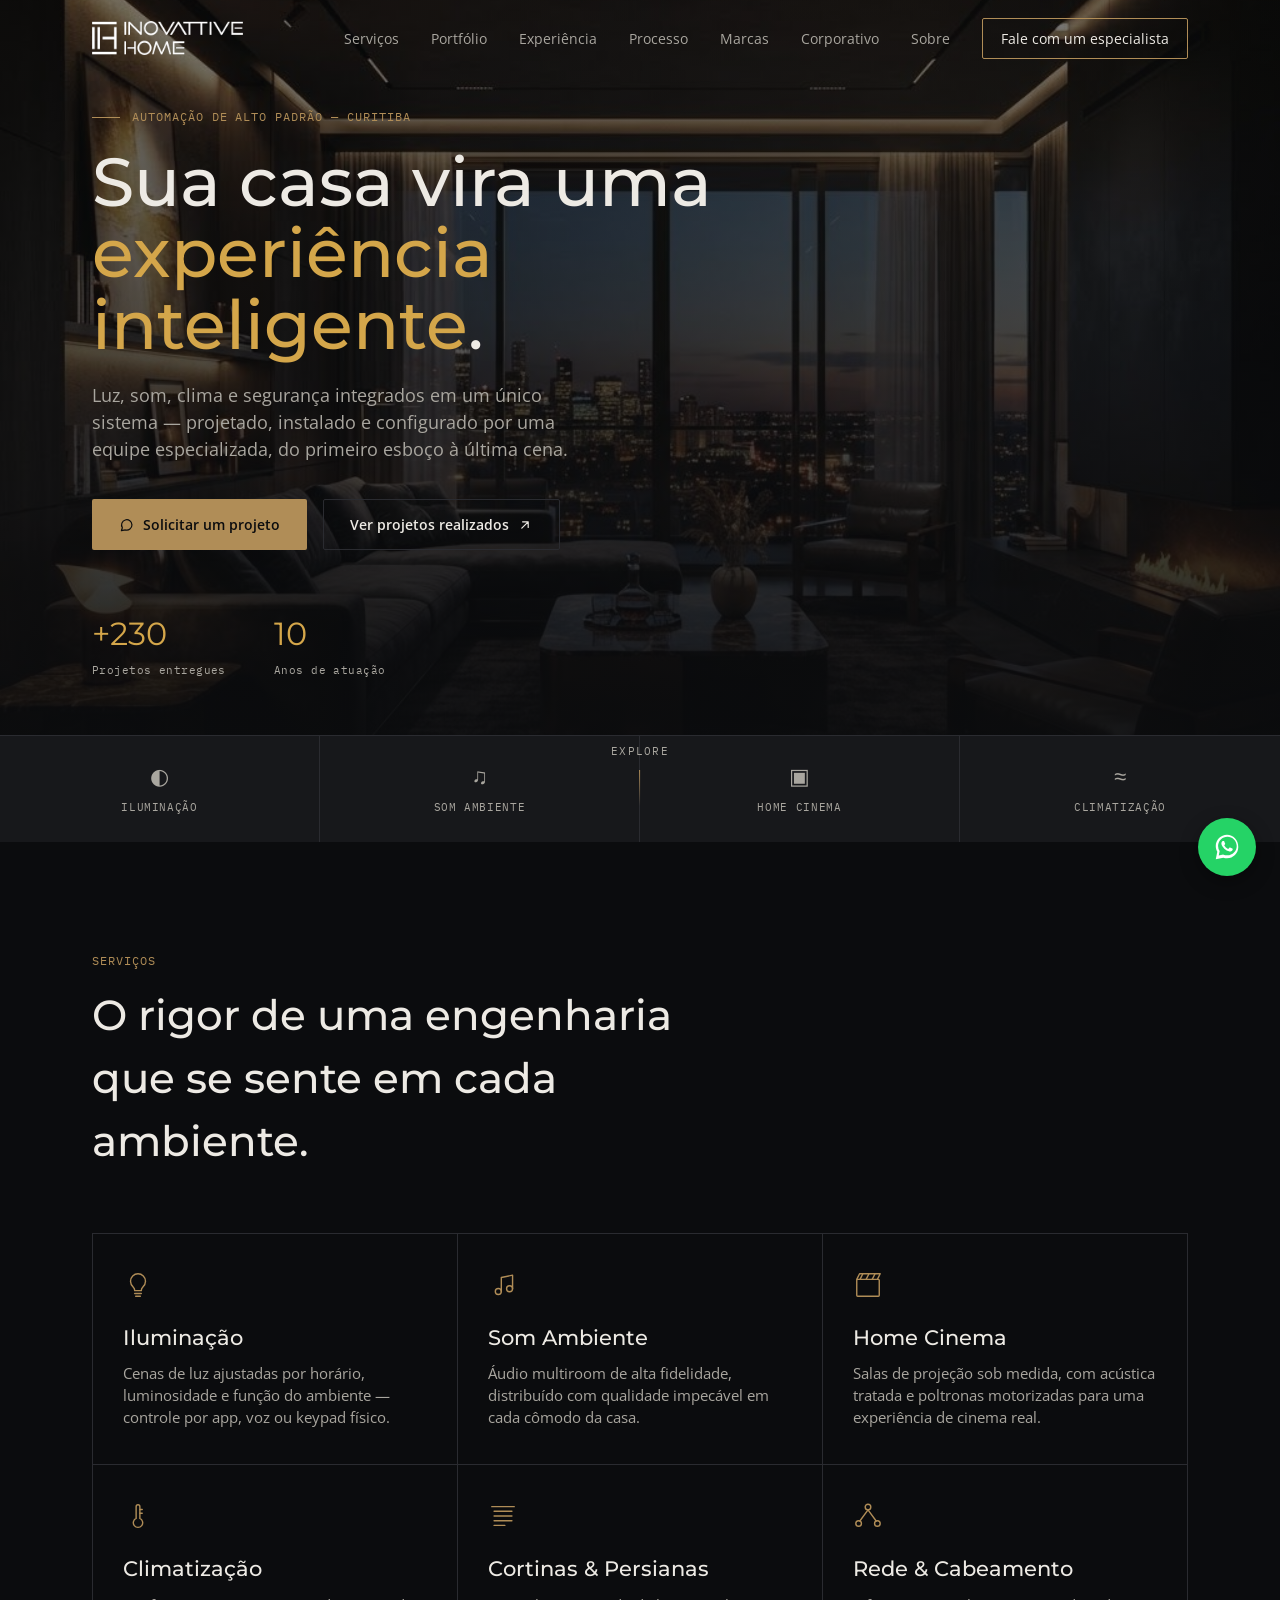
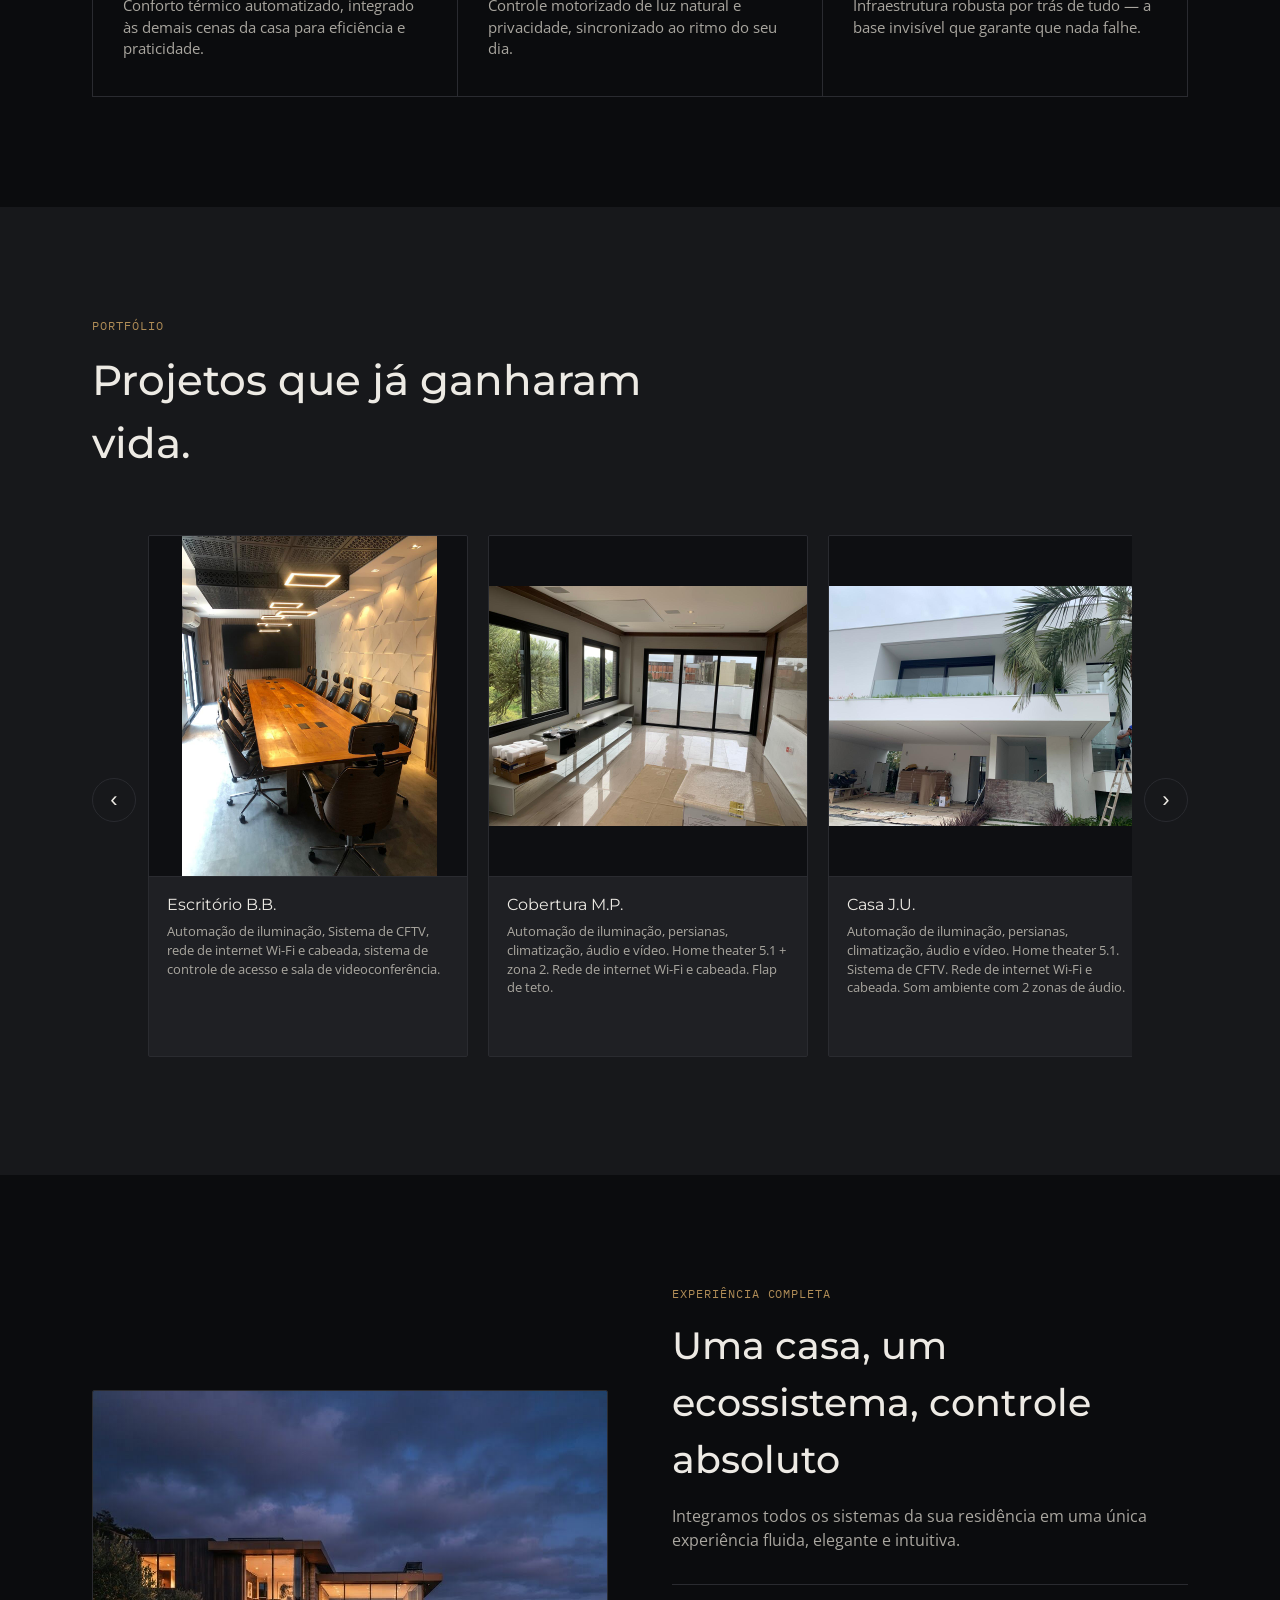
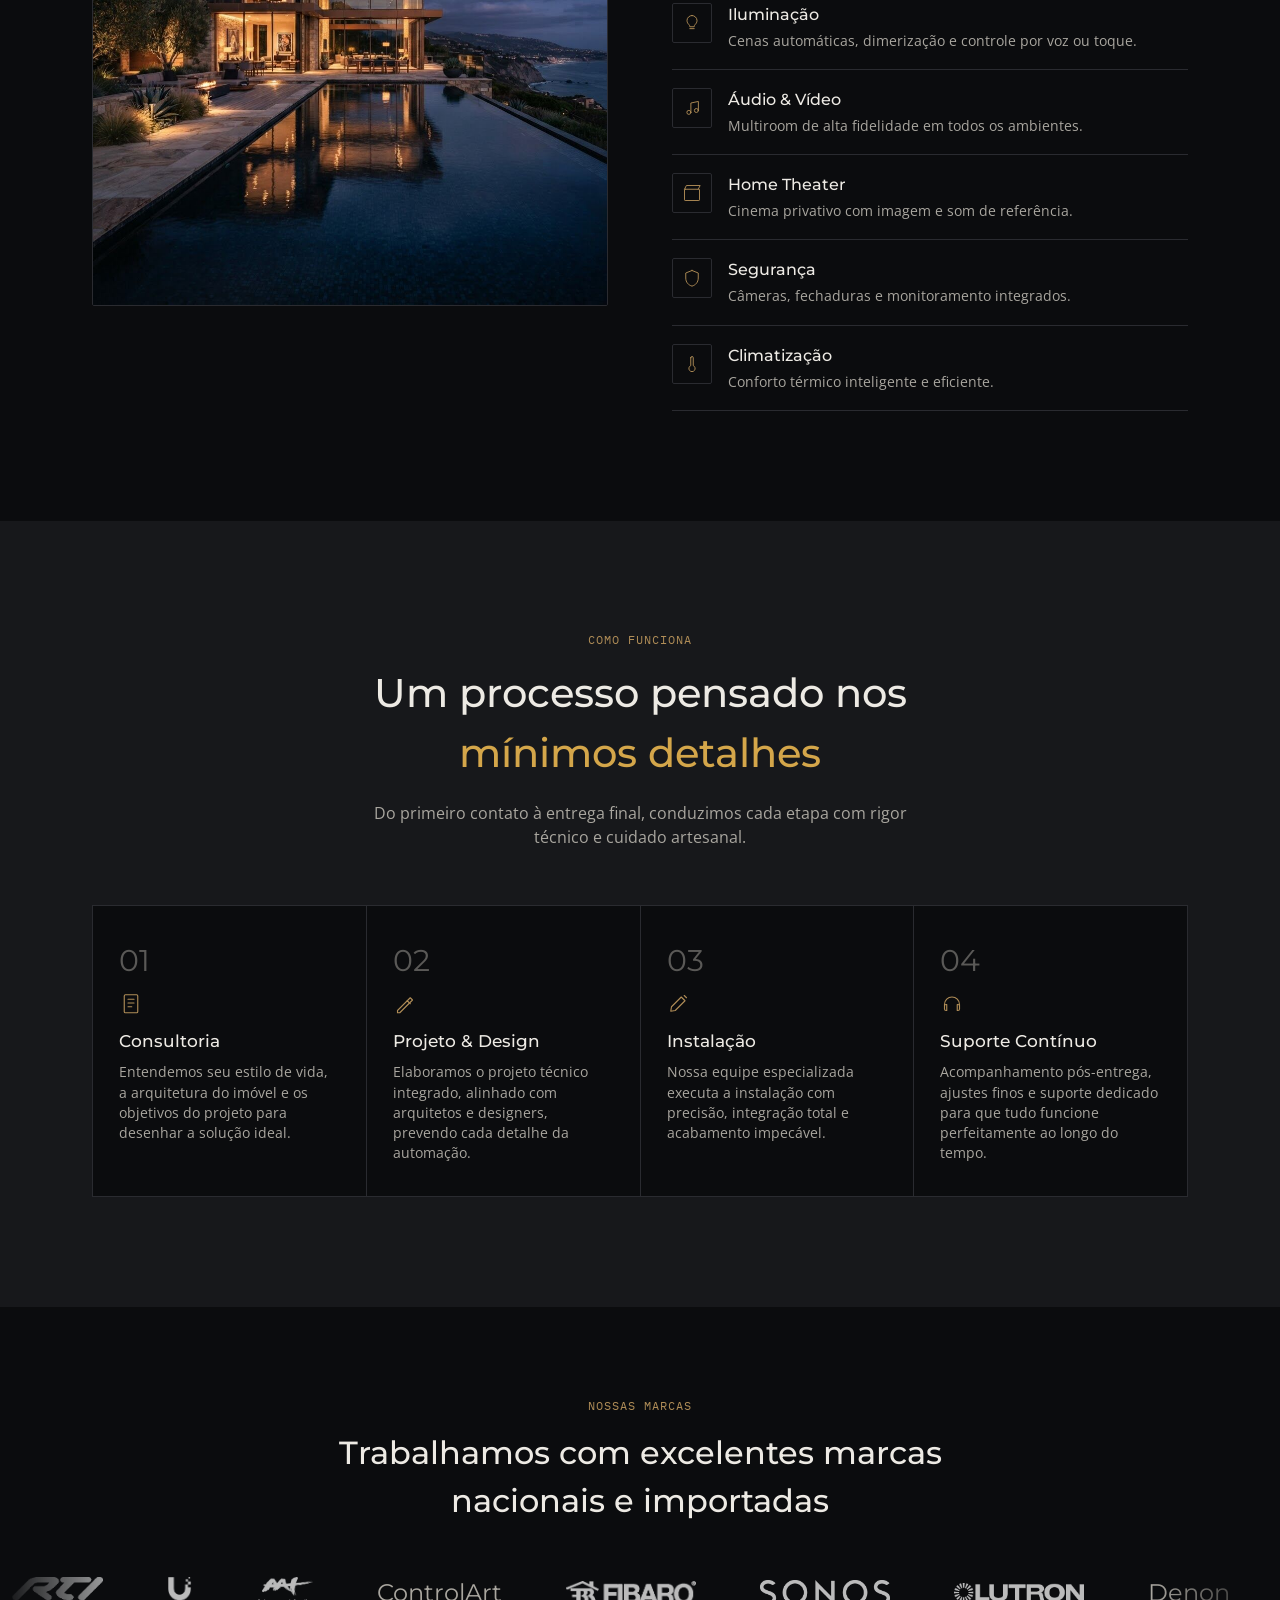
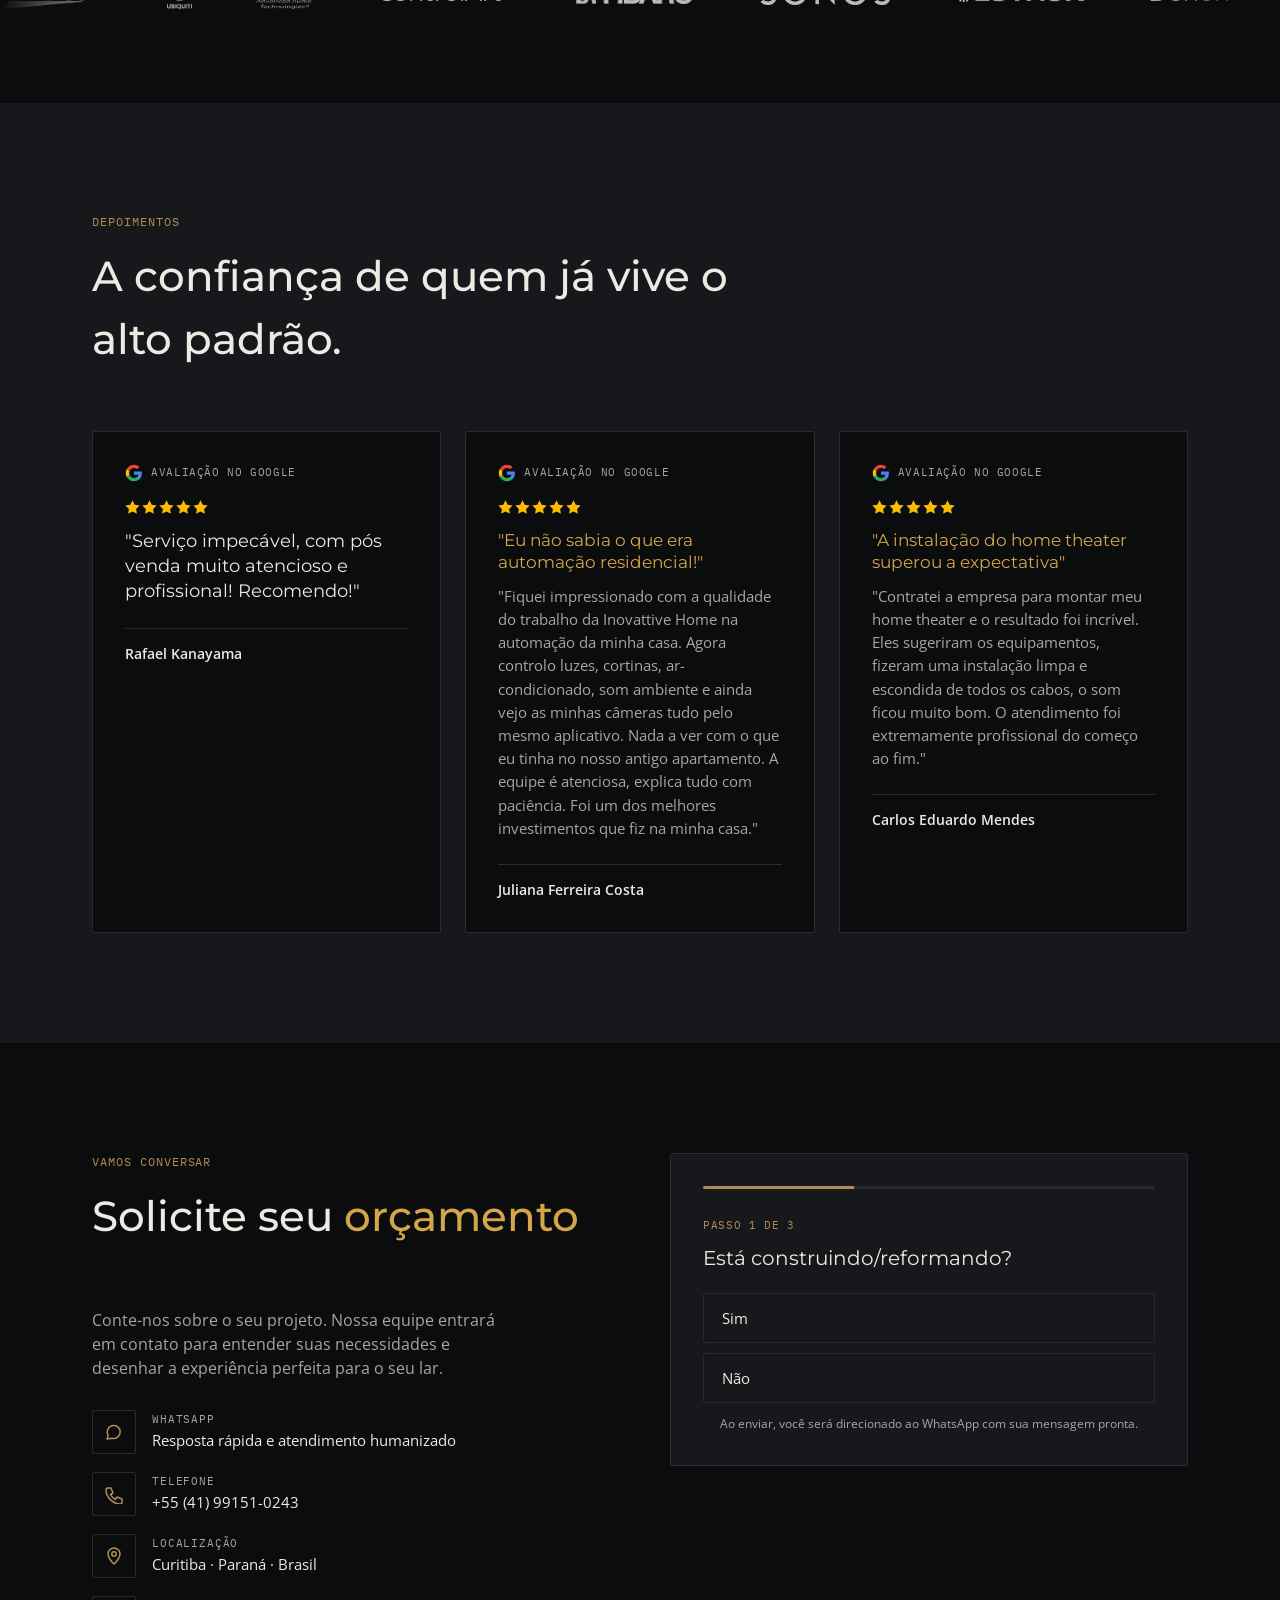
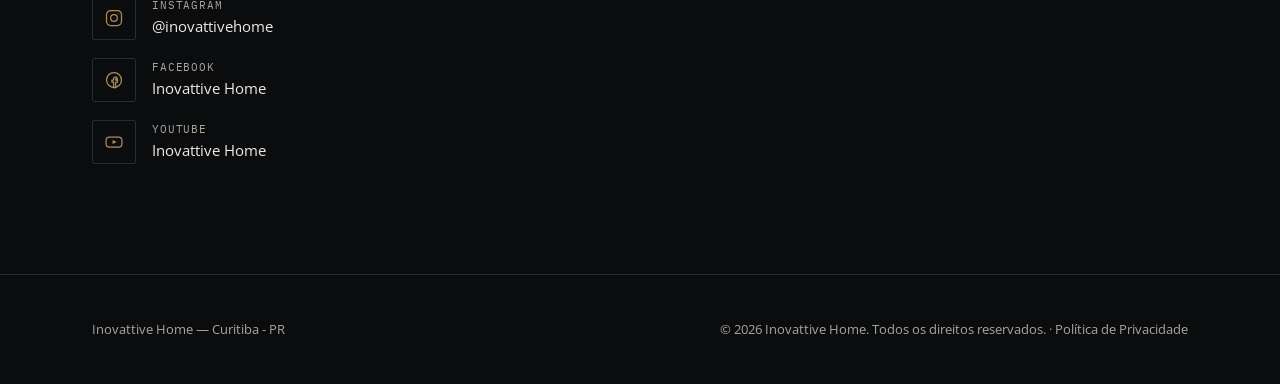
==== commit 83e3746f: "Adiciona página Corporativo (videoconferência, iluminação, climatização, persianas para salas de reu" ====
--- a/index.html
+++ b/index.html
@@ -73,6 +73,7 @@
       <a href="#experiencia">Experiência</a>
       <a href="#processo">Processo</a>
       <a href="#marcas">Marcas</a>
+      <a href="corporativo/index.html">Corporativo</a>
       <a href="sobre/index.html">Sobre</a>
       <a href="#contact-form" class="nav-cta">Fale com um especialista</a>
     </nav>
